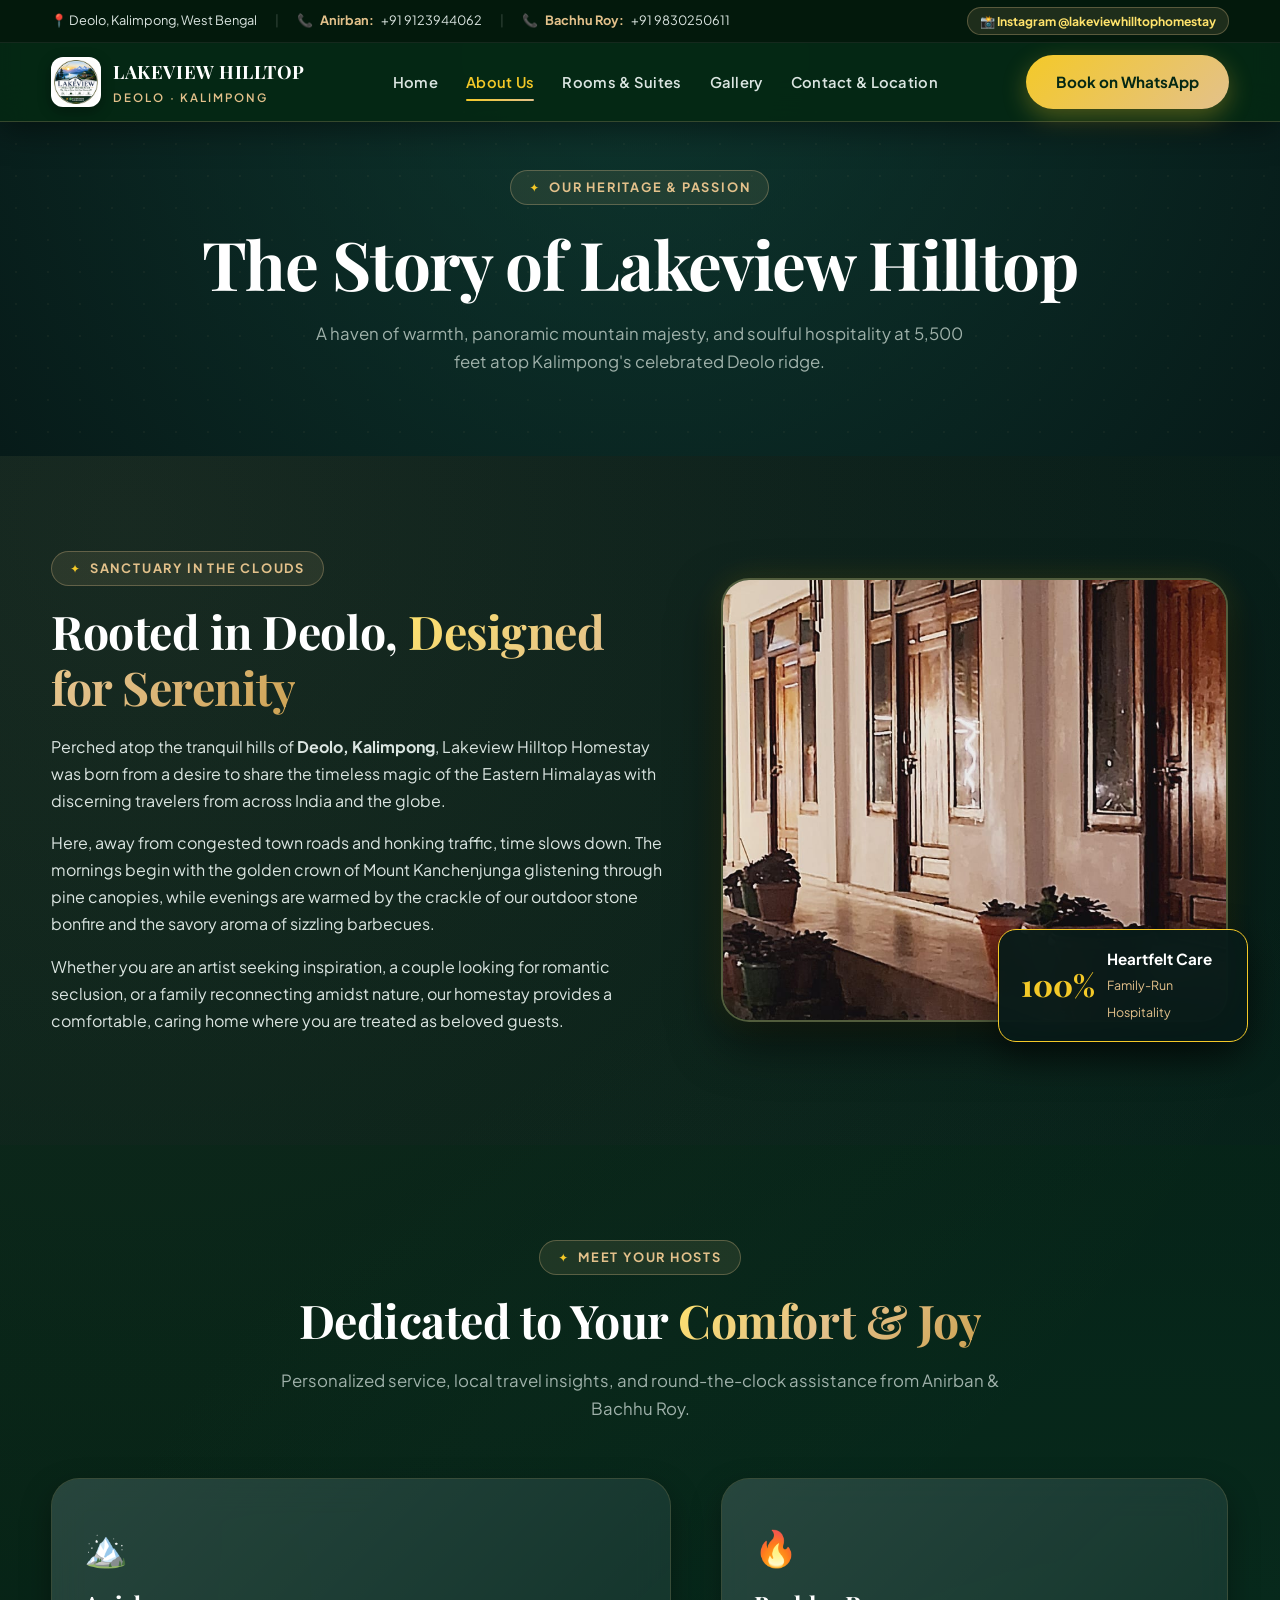
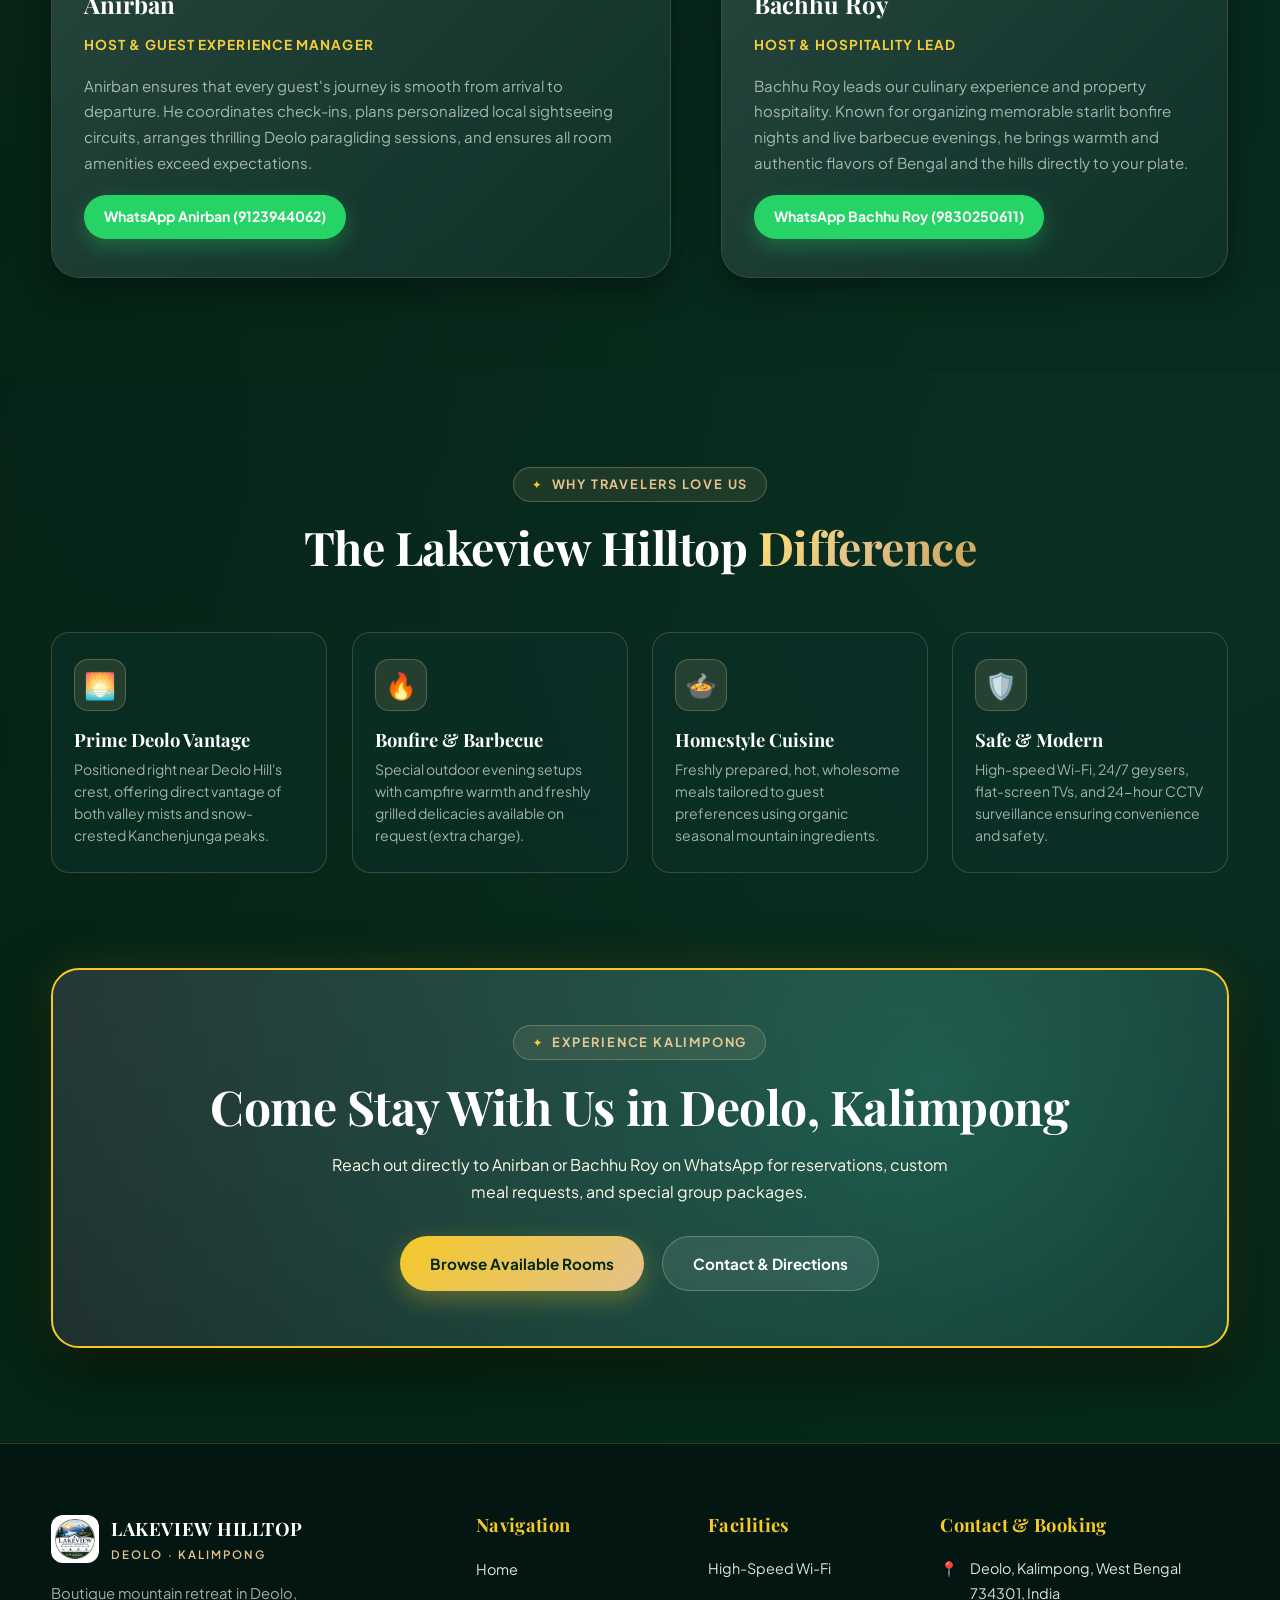
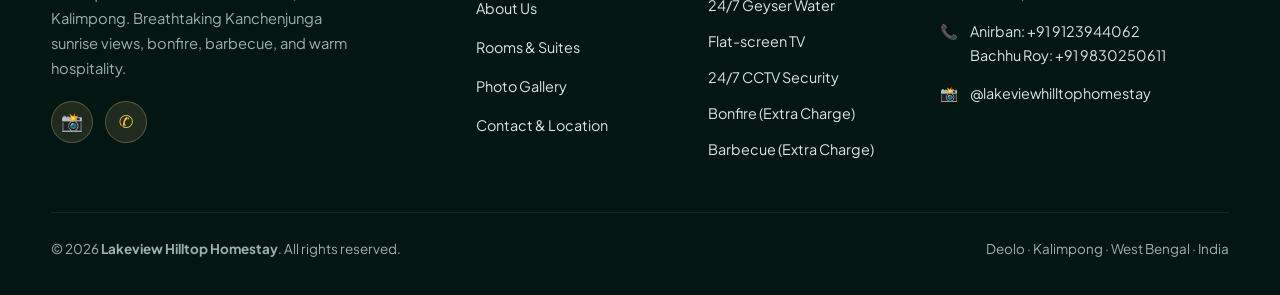
==== about.html @ eca310da "Add files via upload" ====
<!DOCTYPE html>
<html lang="en">
<head>
  <meta charset="UTF-8">
  <meta name="viewport" content="width=device-width, initial-scale=1.0">
  <title>About Us | Lakeview Hilltop Homestay, Deolo Kalimpong</title>
  <meta name="description" content="Learn about Lakeview Hilltop Homestay in Deolo, Kalimpong. Discover our story, our passion for hospitality, and your gracious hosts Anirban & Bachhu Roy.">
  <meta name="theme-color" content="#071b19">
  <link rel="canonical" href="https://lakeviewhilltophomestay.com/about.html">
  <link rel="icon" type="image/png" href="./assets/logo-web-BcUr0Y2U.png">
  <script type="module" crossorigin src="./assets/main-DKxoHwxn.js"></script>
  <link rel="stylesheet" crossorigin href="./assets/main-BULMUEkn.css">
</head>
<body>

  <!-- Site Header with Topbar -->
  <header class="site-header">
    <div class="topbar-strip">
      <div class="container topbar-inner">
        <div class="topbar-left">
          <span class="topbar-item">📍 Deolo, Kalimpong, West Bengal</span>
          <span class="topbar-divider">|</span>
          <a href="tel:+919123944062" class="topbar-item">📞 <strong>Anirban:</strong> +91 9123944062</a>
          <span class="topbar-divider">|</span>
          <a href="tel:+919830250611" class="topbar-item">📞 <strong>Bachhu Roy:</strong> +91 9830250611</a>
        </div>
        <div class="topbar-right">
          <a href="https://www.instagram.com/lakeviewhilltophomestay/" target="_blank" rel="noopener noreferrer" class="topbar-insta-btn">
            <span>📸 Instagram @lakeviewhilltophomestay</span>
          </a>
        </div>
      </div>
    </div>

    <div class="main-nav-strip">
      <div class="container nav-container">
        <a href="index.html" class="nav-brand">
          <img src="./assets/logo-web-BcUr0Y2U.png" alt="Lakeview Hilltop Homestay Logo" class="nav-logo-img" width="50" height="50" style="width: 50px; height: 50px; max-width: 50px; max-height: 50px; object-fit: contain;">
          <div class="nav-brand-text">
            <span class="nav-brand-title">LAKEVIEW HILLTOP</span>
            <span class="nav-brand-sub">Deolo · Kalimpong</span>
          </div>
        </a>

        <nav class="nav-menu-desktop" aria-label="Main Navigation">
          <a href="index.html" class="nav-link">Home</a>
          <a href="about.html" class="nav-link active">About Us</a>
          <a href="rooms.html" class="nav-link">Rooms & Suites</a>
          <a href="gallery.html" class="nav-link">Gallery</a>
          <a href="contact.html" class="nav-link">Contact & Location</a>
        </nav>

        <div class="nav-actions">
          <a href="https://wa.me/919123944062" target="_blank" rel="noopener noreferrer" class="btn btn-primary">
            <span>Book on WhatsApp</span>
          </a>
          <button class="nav-toggle-btn" aria-label="Toggle navigation menu">
            <span class="hamburger-bar"></span>
            <span class="hamburger-bar"></span>
            <span class="hamburger-bar"></span>
          </button>
        </div>
      </div>
    </div>
  </header>

  <!-- Fullscreen Animated Mobile Menu -->
  <div class="mobile-menu-overlay" aria-hidden="true">
    <div class="mobile-menu-header">
      <div class="nav-brand">
        <img src="./assets/logo-web-BcUr0Y2U.png" alt="Lakeview Hilltop Logo" width="44" height="44" style="width: 44px; height: 44px; background: #fff; border-radius: 10px; padding: 3px; object-fit: contain;">
        <div class="nav-brand-text">
          <span class="nav-brand-title" style="font-size: 1.05rem;">LAKEVIEW HILLTOP</span>
          <span class="nav-brand-sub">Deolo · Kalimpong</span>
        </div>
      </div>
      <button class="mobile-close-btn" aria-label="Close navigation menu">&times;</button>
    </div>

    <nav class="mobile-menu-links">
      <div class="mobile-menu-item"><a href="index.html" class="mobile-nav-link"><span>Home</span><span class="num">01</span></a></div>
      <div class="mobile-menu-item"><a href="about.html" class="mobile-nav-link active"><span>About Us</span><span class="num">02</span></a></div>
      <div class="mobile-menu-item"><a href="rooms.html" class="mobile-nav-link"><span>Rooms & Suites</span><span class="num">03</span></a></div>
      <div class="mobile-menu-item"><a href="gallery.html" class="mobile-nav-link"><span>Photo Gallery</span><span class="num">04</span></a></div>
      <div class="mobile-menu-item"><a href="contact.html" class="mobile-nav-link"><span>Contact & Booking</span><span class="num">05</span></a></div>
    </nav>

    <div class="mobile-menu-footer">
      <div style="font-size: 0.8rem; text-transform: uppercase; letter-spacing: 0.12em; color: var(--gold-bright); font-weight: 700;">Direct Host Contacts</div>
      <div class="mobile-contacts-row">
        <a href="tel:+919123944062" class="mobile-contact-pill">📞 Anirban: 9123944062</a>
        <a href="tel:+919830250611" class="mobile-contact-pill">📞 Bachhu Roy: 9830250611</a>
        <a href="https://www.instagram.com/lakeviewhilltophomestay/" target="_blank" rel="noopener noreferrer" class="mobile-contact-pill">📸 @lakeviewhilltophomestay</a>
      </div>
    </div>
  </div>

  <main>
    <!-- Subpage Hero Banner -->
    <section class="subpage-hero">
      <div class="container" data-3d-reveal>
        <span class="section-tag">Our Heritage & Passion</span>
        <h1>The Story of <span class="gold-text">Lakeview Hilltop</span></h1>
        <p class="section-subtitle" style="margin: 16px auto 0; max-width: 680px;">
          A haven of warmth, panoramic mountain majesty, and soulful hospitality at 5,500 feet atop Kalimpong's celebrated Deolo ridge.
        </p>
      </div>
    </section>

    <!-- Main About Story -->
    <section class="section-padding">
      <div class="container">
        <div class="about-grid">
          <div data-3d-reveal="left">
            <span class="section-tag">Sanctuary in the Clouds</span>
            <h2 class="section-title">Rooted in Deolo, <span class="gold-text">Designed for Serenity</span></h2>
            <p>
              Perched atop the tranquil hills of <strong>Deolo, Kalimpong</strong>, Lakeview Hilltop Homestay was born from a desire to share the timeless magic of the Eastern Himalayas with discerning travelers from across India and the globe.
            </p>
            <p>
              Here, away from congested town roads and honking traffic, time slows down. The mornings begin with the golden crown of Mount Kanchenjunga glistening through pine canopies, while evenings are warmed by the crackle of our outdoor stone bonfire and the savory aroma of sizzling barbecues.
            </p>
            <p>
              Whether you are an artist seeking inspiration, a couple looking for romantic seclusion, or a family reconnecting amidst nature, our homestay provides a comfortable, caring home where you are treated as beloved guests.
            </p>
          </div>

          <div class="about-visual-stack" data-3d-reveal="right">
            <div class="about-main-img-frame card-3d" data-tilt>
              <img src="images/homestay/corridor-balcony-day.jpg" alt="Balcony Corridor overlooking misty valleys at Lakeview Hilltop">
            </div>
            <div class="about-floating-card float-3d">
              <div class="about-floating-badge">100%</div>
              <div>
                <strong style="display:block; color: #fff; font-size: 0.95rem;">Heartfelt Care</strong>
                <span style="font-size: 0.78rem; color: var(--gold-primary);">Family-Run Hospitality</span>
              </div>
            </div>
          </div>
        </div>
      </div>
    </section>

    <!-- Host Showcase -->
    <section class="section-padding" style="background: rgba(5, 40, 20, 0.3);">
      <div class="container">
        <div class="section-header" data-3d-reveal>
          <span class="section-tag">Meet Your Hosts</span>
          <h2 class="section-title">Dedicated to Your <span class="gold-text">Comfort & Joy</span></h2>
          <p class="section-subtitle">
            Personalized service, local travel insights, and round-the-clock assistance from Anirban & Bachhu Roy.
          </p>
        </div>

        <div class="about-grid" style="align-items: stretch;">
          <div class="glass-panel" style="padding: 38px 32px;" data-3d-reveal="left">
            <div style="font-size: 2.2rem; margin-bottom: 14px;">🏔️</div>
            <h3 style="color: #fff; margin-bottom: 12px; font-size: 1.5rem;">Anirban</h3>
            <span style="display: inline-block; color: var(--gold-bright); font-weight: 700; font-size: 0.85rem; margin-bottom: 16px; text-transform: uppercase; letter-spacing: 0.08em;">Host & Guest Experience Manager</span>
            <p style="color: var(--text-muted); font-size: 0.94rem; line-height: 1.7;">
              Anirban ensures that every guest's journey is smooth from arrival to departure. He coordinates check-ins, plans personalized local sightseeing circuits, arranges thrilling Deolo paragliding sessions, and ensures all room amenities exceed expectations.
            </p>
            <div style="margin-top: 20px;">
              <a href="https://wa.me/919123944062" target="_blank" rel="noopener noreferrer" class="btn btn-whatsapp" style="padding: 10px 20px; font-size: 0.88rem;">
                <span>WhatsApp Anirban (9123944062)</span>
              </a>
            </div>
          </div>

          <div class="glass-panel" style="padding: 38px 32px;" data-3d-reveal="right">
            <div style="font-size: 2.2rem; margin-bottom: 14px;">🔥</div>
            <h3 style="color: #fff; margin-bottom: 12px; font-size: 1.5rem;">Bachhu Roy</h3>
            <span style="display: inline-block; color: var(--gold-bright); font-weight: 700; font-size: 0.85rem; margin-bottom: 16px; text-transform: uppercase; letter-spacing: 0.08em;">Host & Hospitality Lead</span>
            <p style="color: var(--text-muted); font-size: 0.94rem; line-height: 1.7;">
              Bachhu Roy leads our culinary experience and property hospitality. Known for organizing memorable starlit bonfire nights and live barbecue evenings, he brings warmth and authentic flavors of Bengal and the hills directly to your plate.
            </p>
            <div style="margin-top: 20px;">
              <a href="https://wa.me/919830250611" target="_blank" rel="noopener noreferrer" class="btn btn-whatsapp" style="padding: 10px 20px; font-size: 0.88rem;">
                <span>WhatsApp Bachhu Roy (9830250611)</span>
              </a>
            </div>
          </div>
        </div>
      </div>
    </section>

    <!-- Why Choose Us Pillars -->
    <section class="section-padding">
      <div class="container">
        <div class="section-header" data-3d-reveal>
          <span class="section-tag">Why Travelers Love Us</span>
          <h2 class="section-title">The Lakeview Hilltop <span class="gold-text">Difference</span></h2>
        </div>

        <div class="facilities-grid">
          <div class="facility-card card-3d" data-tilt data-3d-reveal data-delay="100">
            <div class="facility-icon-wrap">🌅</div>
            <h3 class="facility-title">Prime Deolo Vantage</h3>
            <p class="facility-desc">Positioned right near Deolo Hill's crest, offering direct vantage of both valley mists and snow-crested Kanchenjunga peaks.</p>
          </div>

          <div class="facility-card card-3d" data-tilt data-3d-reveal data-delay="150">
            <div class="facility-icon-wrap">🔥</div>
            <h3 class="facility-title">Bonfire & Barbecue</h3>
            <p class="facility-desc">Special outdoor evening setups with campfire warmth and freshly grilled delicacies available on request (extra charge).</p>
          </div>

          <div class="facility-card card-3d" data-tilt data-3d-reveal data-delay="200">
            <div class="facility-icon-wrap">🍲</div>
            <h3 class="facility-title">Homestyle Cuisine</h3>
            <p class="facility-desc">Freshly prepared, hot, wholesome meals tailored to guest preferences using organic seasonal mountain ingredients.</p>
          </div>

          <div class="facility-card card-3d" data-tilt data-3d-reveal data-delay="250">
            <div class="facility-icon-wrap">🛡️</div>
            <h3 class="facility-title">Safe & Modern</h3>
            <p class="facility-desc">High-speed Wi-Fi, 24/7 geysers, flat-screen TVs, and 24-hour CCTV surveillance ensuring convenience and safety.</p>
          </div>
        </div>
      </div>
    </section>

    <!-- CTA Strip -->
    <section class="section-padding" style="padding-top: 0;">
      <div class="container">
        <div class="booking-cta-banner glass-panel" data-3d-reveal>
          <span class="section-tag">Experience Kalimpong</span>
          <h2 style="font-size: clamp(2rem, 3.8vw, 3rem); margin-bottom: 16px;">
            Come Stay With Us in <span class="gold-text">Deolo, Kalimpong</span>
          </h2>
          <p style="max-width: 650px; margin: 0 auto 30px; color: var(--cream-100);">
            Reach out directly to Anirban or Bachhu Roy on WhatsApp for reservations, custom meal requests, and special group packages.
          </p>
          <div class="cta-contacts-wrap">
            <a href="rooms.html" class="btn btn-primary">Browse Available Rooms</a>
            <a href="contact.html" class="btn btn-secondary">Contact & Directions</a>
          </div>
        </div>
      </div>
    </section>
  </main>

  <!-- Luxury Footer -->
  <footer class="site-footer">
    <div class="container">
      <div class="footer-grid">
        <div class="footer-brand">
          <div class="nav-brand" style="margin-bottom: 16px;">
            <img src="./assets/logo-web-BcUr0Y2U.png" alt="Lakeview Hilltop Homestay" width="48" height="48" style="width: 48px; height: 48px; background: #fff; border-radius: 12px; padding: 4px; object-fit: contain;">
            <div class="nav-brand-text">
              <span class="nav-brand-title">LAKEVIEW HILLTOP</span>
              <span class="nav-brand-sub">Deolo · Kalimpong</span>
            </div>
          </div>
          <p>
            Boutique mountain retreat in Deolo, Kalimpong. Breathtaking Kanchenjunga sunrise views, bonfire, barbecue, and warm hospitality.
          </p>
          <div class="footer-social-links">
            <a href="https://www.instagram.com/lakeviewhilltophomestay/" target="_blank" rel="noopener noreferrer" class="social-circle-btn" aria-label="Instagram">📸</a>
            <a href="https://wa.me/919123944062" target="_blank" rel="noopener noreferrer" class="social-circle-btn" aria-label="WhatsApp">✆</a>
          </div>
        </div>

        <div>
          <h4 class="footer-col-title">Navigation</h4>
          <ul class="footer-links-list">
            <li><a href="index.html" class="footer-link">Home</a></li>
            <li><a href="about.html" class="footer-link">About Us</a></li>
            <li><a href="rooms.html" class="footer-link">Rooms & Suites</a></li>
            <li><a href="gallery.html" class="footer-link">Photo Gallery</a></li>
            <li><a href="contact.html" class="footer-link">Contact & Location</a></li>
          </ul>
        </div>

        <div>
          <h4 class="footer-col-title">Facilities</h4>
          <ul class="footer-links-list">
            <li class="footer-link">High-Speed Wi-Fi</li>
            <li class="footer-link">24/7 Geyser Water</li>
            <li class="footer-link">Flat-screen TV</li>
            <li class="footer-link">24/7 CCTV Security</li>
            <li class="footer-link">Bonfire (Extra Charge)</li>
            <li class="footer-link">Barbecue (Extra Charge)</li>
          </ul>
        </div>

        <div>
          <h4 class="footer-col-title">Contact & Booking</h4>
          <div class="footer-contact-item">
            <span>📍</span>
            <span>Deolo, Kalimpong, West Bengal 734301, India</span>
          </div>
          <div class="footer-contact-item">
            <span>📞</span>
            <div>
              <a href="tel:+919123944062" class="footer-link" style="display:block;">Anirban: +91 9123944062</a>
              <a href="tel:+919830250611" class="footer-link" style="display:block;">Bachhu Roy: +91 9830250611</a>
            </div>
          </div>
          <div class="footer-contact-item">
            <span>📸</span>
            <a href="https://www.instagram.com/lakeviewhilltophomestay/" target="_blank" rel="noopener noreferrer" class="footer-link">@lakeviewhilltophomestay</a>
          </div>
        </div>
      </div>

      <div class="footer-bottom">
        <div>© <span id="current-year">2026</span> <strong>Lakeview Hilltop Homestay</strong>. All rights reserved.</div>
        <div>Deolo · Kalimpong · West Bengal · India</div>
      </div>
    </div>
  </footer>

</body>
</html>
---- assets/main-BULMUEkn.css ----
@import"https://fonts.googleapis.com/css2?family=Playfair+Display:ital,wght@0,400..900;1,400..900&family=Plus+Jakarta+Sans:wght@300;400;500;600;700;800&display=swap";:root{--pine-900: #052814;--pine-800: #071b19;--pine-700: #0b3028;--pine-600: #104439;--pine-500: #165b4c;--gold-primary: #e3c18b;--gold-bright: #f4c928;--gold-light: #ffe36c;--gold-glow: rgba(244, 201, 40, .35);--gold-muted: rgba(227, 193, 139, .2);--cream-100: #fff9e8;--cream-200: #fbf8f1;--cream-300: #ede8dc;--text-main: #ffffff;--text-body: #dbe5e1;--text-muted: #9fb1aa;--glass-bg: rgba(7, 27, 25, .78);--glass-card: rgba(11, 48, 40, .65);--glass-border: rgba(227, 193, 139, .22);--glass-shine: linear-gradient(135deg, rgba(255, 255, 255, .12), rgba(255, 255, 255, .02));--shadow-sm: 0 4px 12px rgba(0, 0, 0, .25);--shadow-md: 0 12px 30px rgba(0, 0, 0, .35);--shadow-lg: 0 24px 60px rgba(0, 0, 0, .5);--shadow-gold: 0 10px 30px rgba(227, 193, 139, .2);--font-serif: "Playfair Display", Georgia, serif;--font-sans: "Plus Jakarta Sans", system-ui, -apple-system, sans-serif;--transition-smooth: all .4s cubic-bezier(.16, 1, .3, 1);--transition-bounce: all .6s cubic-bezier(.34, 1.56, .64, 1);--radius-sm: 10px;--radius-md: 18px;--radius-lg: 28px;--radius-full: 9999px}*,*:before,*:after{box-sizing:border-box;margin:0;padding:0}html{scroll-behavior:smooth;font-size:16px;color-scheme:dark}body{font-family:var(--font-sans);background-color:var(--pine-800);background-image:radial-gradient(circle at 10% 15%,rgba(227,193,139,.08) 0%,transparent 40%),radial-gradient(circle at 90% 60%,rgba(16,68,57,.4) 0%,transparent 50%),linear-gradient(180deg,#071b19,#052814);color:var(--text-body);line-height:1.68;overflow-x:hidden;min-height:100vh;-webkit-font-smoothing:antialiased}h1,h2,h3,h4,.serif{font-family:var(--font-serif);color:var(--text-main);font-weight:700;line-height:1.2}h1{font-size:clamp(2.4rem,5.5vw,4.2rem);letter-spacing:-.02em}h2{font-size:clamp(2rem,3.8vw,2.9rem);letter-spacing:-.01em}h3{font-size:clamp(1.35rem,2.2vw,1.85rem)}p{margin-bottom:1rem}a{color:inherit;text-decoration:none;transition:var(--transition-smooth)}img{max-width:100%;height:auto;display:block}ul{list-style:none}.container{width:min(1280px,92%);margin-inline:auto}.container-narrow{width:min(980px,90%);margin-inline:auto}.section-padding{padding:95px 0;position:relative}@media(max-width:768px){.section-padding{padding:65px 0}}.section-header{text-align:center;max-width:760px;margin:0 auto 55px}.section-tag{display:inline-flex;align-items:center;gap:8px;padding:6px 18px;border-radius:var(--radius-full);background:#e3c18b1a;border:1px solid rgba(227,193,139,.3);color:var(--gold-primary);font-size:.8rem;font-weight:700;letter-spacing:.14em;text-transform:uppercase;margin-bottom:18px}.section-tag:before{content:"✦";font-size:.75rem;color:var(--gold-bright)}.section-title{margin-bottom:18px}.section-title span.gold-text{color:var(--gold-bright);background:linear-gradient(135deg,#ffe36c,#e3c18b,#cda252);-webkit-background-clip:text;-webkit-text-fill-color:transparent}.section-subtitle{color:var(--text-muted);font-size:1.05rem;line-height:1.65}.btn{display:inline-flex;align-items:center;justify-content:center;gap:10px;padding:14px 30px;font-family:var(--font-sans);font-size:.95rem;font-weight:700;border-radius:var(--radius-full);cursor:pointer;border:none;transition:var(--transition-smooth);position:relative;overflow:hidden;white-space:nowrap}.btn-primary{background:linear-gradient(135deg,var(--gold-bright),var(--gold-primary));color:var(--pine-900);box-shadow:0 8px 24px #f4c9284d}.btn-primary:hover{transform:translateY(-3px) scale(1.02);box-shadow:0 12px 30px #f4c92873;background:linear-gradient(135deg,#fff0a2,var(--gold-bright))}.btn-secondary{background:#ffffff14;border:1px solid rgba(227,193,139,.35);color:var(--text-main);-webkit-backdrop-filter:blur(8px);backdrop-filter:blur(8px)}.btn-secondary:hover{background:#e3c18b2e;border-color:var(--gold-bright);color:var(--gold-light);transform:translateY(-2px)}.btn-whatsapp{background:#25d366;color:#fff;box-shadow:0 8px 20px #25d3664d}.btn-whatsapp:hover{background:#20ba5a;transform:translateY(-3px);box-shadow:0 12px 28px #25d36673}.btn-icon{width:18px;height:18px;fill:currentColor}.badge-extra{display:inline-block;background:#f4c92826;color:var(--gold-light);border:1px solid rgba(244,201,40,.35);font-size:.72rem;font-weight:700;padding:3px 10px;border-radius:var(--radius-full);letter-spacing:.04em;text-transform:uppercase}.ambient-glow{position:absolute;border-radius:50%;filter:blur(90px);pointer-events:none;z-index:0;opacity:.4}.glow-gold{background:radial-gradient(circle,rgba(227,193,139,.25),transparent 70%)}.glow-pine{background:radial-gradient(circle,rgba(16,68,57,.6),transparent 70%)}.glass-panel{background:var(--glass-card);backdrop-filter:blur(18px);-webkit-backdrop-filter:blur(18px);border:1px solid var(--glass-border);border-radius:var(--radius-lg);box-shadow:var(--shadow-md);position:relative;overflow:hidden}.glass-panel:before{content:"";position:absolute;top:0;right:0;bottom:0;left:0;background:var(--glass-shine);pointer-events:none}@media(prefers-reduced-motion:reduce){*,*:before,*:after{animation-duration:.001ms!important;animation-iteration-count:1!important;transition-duration:.001ms!important}}.scene-3d{perspective:1200px;perspective-origin:50% 50%}[data-3d-reveal]{opacity:0;transform:perspective(1200px) rotateX(14deg) translateY(45px) translateZ(-40px) scale(.96);filter:blur(4px);transition:opacity .85s cubic-bezier(.16,1,.3,1),transform .95s cubic-bezier(.16,1,.3,1),filter .85s ease;will-change:transform,opacity,filter}[data-3d-reveal].is-revealed{opacity:1;transform:perspective(1200px) rotateX(0) translateY(0) translateZ(0) scale(1);filter:blur(0)}[data-3d-reveal][data-delay="100"]{transition-delay:.1s}[data-3d-reveal][data-delay="200"]{transition-delay:.2s}[data-3d-reveal][data-delay="300"]{transition-delay:.3s}[data-3d-reveal][data-delay="400"]{transition-delay:.4s}[data-3d-reveal][data-delay="500"]{transition-delay:.5s}[data-3d-reveal=left]{transform:perspective(1200px) rotateY(-16deg) translate(-45px) translateZ(-30px)}[data-3d-reveal=left].is-revealed{transform:perspective(1200px) rotateY(0) translate(0) translateZ(0)}[data-3d-reveal=right]{transform:perspective(1200px) rotateY(16deg) translate(45px) translateZ(-30px)}[data-3d-reveal=right].is-revealed{transform:perspective(1200px) rotateY(0) translate(0) translateZ(0)}[data-3d-reveal=zoom]{transform:perspective(1200px) translateZ(-100px) scale(.9)}[data-3d-reveal=zoom].is-revealed{transform:perspective(1200px) translateZ(0) scale(1)}.card-3d{position:relative;transform-style:preserve-3d;transform:perspective(1000px) rotateX(var(--rx, 0deg)) rotateY(var(--ry, 0deg)) translateZ(0);transition:transform .25s cubic-bezier(.25,.46,.45,.94),box-shadow .3s ease;will-change:transform}.card-3d:hover{box-shadow:0 25px 50px -12px #000000b3,0 0 35px #e3c18b26}.card-3d-content{transform:translateZ(30px);transition:transform .3s ease}.card-3d:hover .card-3d-content{transform:translateZ(45px)}@keyframes float3D{0%,to{transform:translateY(0) rotate(0)}50%{transform:translateY(-12px) rotate(2deg)}}.float-3d{animation:float3D 6s ease-in-out infinite}.float-3d-delayed{animation:float3D 8s ease-in-out 1.5s infinite}.shimmer-3d{position:relative;overflow:hidden}.shimmer-3d:after{content:"";position:absolute;top:-50%;left:-50%;width:200%;height:200%;background:linear-gradient(60deg,transparent 35%,rgba(255,255,255,.08) 50%,transparent 65%);transform:rotate(30deg) translateY(-100%);transition:transform .8s ease;pointer-events:none}.shimmer-3d:hover:after{transform:rotate(30deg) translateY(100%)}.site-header{position:fixed;top:0;left:0;width:100%;z-index:1000;background:#052814f0;backdrop-filter:blur(20px);-webkit-backdrop-filter:blur(20px);border-bottom:1px solid rgba(227,193,139,.22);box-shadow:0 8px 32px #00000073;transition:all .35s ease}.topbar-strip{background:#04190dfa;border-bottom:1px solid rgba(255,255,255,.07);padding:7px 0;font-size:.8rem;color:var(--text-muted)}.topbar-inner{display:flex;align-items:center;justify-content:space-between;gap:16px}.topbar-left{display:flex;align-items:center;gap:18px}.topbar-item{display:inline-flex;align-items:center;gap:7px;color:#dbe5e1;transition:color .25s ease}.topbar-item:hover{color:var(--gold-bright)}.topbar-item strong{color:var(--gold-primary);font-weight:700}.topbar-divider{color:#fff3}.topbar-right{display:flex;align-items:center;gap:14px}.topbar-insta-btn{display:inline-flex;align-items:center;gap:6px;background:#e3c18b1f;border:1px solid rgba(227,193,139,.3);padding:3px 12px;border-radius:var(--radius-full);color:var(--gold-light);font-weight:700;font-size:.76rem;transition:all .25s ease}.topbar-insta-btn:hover{background:var(--gold-bright);color:var(--pine-900);border-color:var(--gold-bright);transform:translateY(-1px)}.main-nav-strip{padding:12px 0}.nav-container{display:flex;align-items:center;justify-content:space-between;gap:20px}.nav-brand{display:flex;align-items:center;gap:12px;text-decoration:none}.nav-logo-img{width:50px!important;height:50px!important;max-width:50px!important;max-height:50px!important;object-fit:contain;border-radius:12px;background:#fff;padding:3px;box-shadow:0 4px 14px #0000004d;flex-shrink:0}.nav-brand-text{display:flex;flex-direction:column}.nav-brand-title{font-family:var(--font-serif);font-size:1.15rem;font-weight:700;color:#fff;letter-spacing:.03em;white-space:nowrap}.nav-brand-sub{font-size:.72rem;font-weight:600;letter-spacing:.18em;color:var(--gold-primary);text-transform:uppercase}.nav-menu-desktop{display:flex;align-items:center;gap:28px}.nav-link{position:relative;font-size:.92rem;font-weight:600;color:var(--text-body);letter-spacing:.02em;padding:6px 0;transition:color .3s ease}.nav-link:after{content:"";position:absolute;bottom:0;left:0;width:0;height:2px;background:linear-gradient(90deg,var(--gold-bright),var(--gold-primary));transition:width .3s cubic-bezier(.16,1,.3,1);border-radius:2px}.nav-link:hover,.nav-link.active{color:var(--gold-bright)}.nav-link:hover:after,.nav-link.active:after{width:100%}.nav-actions{display:flex;align-items:center;gap:14px}.nav-toggle-btn{display:none;width:44px;height:44px;border-radius:10px;background:#e3c18b1f;border:1px solid rgba(227,193,139,.35);cursor:pointer;flex-direction:column;align-items:center;justify-content:center;gap:5px;padding:0;z-index:1100;transition:all .3s ease}.nav-toggle-btn:hover{background:#e3c18b40;border-color:var(--gold-bright)}.hamburger-bar{width:22px;height:2.5px;background-color:var(--gold-light);border-radius:3px;transition:transform .35s cubic-bezier(.16,1,.3,1),opacity .35s ease;transform-origin:center}.mobile-menu-overlay{position:fixed;top:0;right:0;bottom:0;left:0;width:100vw;height:100vh;z-index:2000;background:radial-gradient(circle at 80% 20%,#165b4ccc,#071b19fa 70%,#052814);backdrop-filter:blur(30px);-webkit-backdrop-filter:blur(30px);display:flex;flex-direction:column;justify-content:space-between;padding:24px 28px 36px;opacity:0;visibility:hidden;pointer-events:none;transform:scale(1.04);transition:opacity .45s cubic-bezier(.16,1,.3,1),visibility .45s ease,transform .45s cubic-bezier(.16,1,.3,1)}.mobile-menu-overlay.is-open{opacity:1;visibility:visible;pointer-events:auto;transform:scale(1)}.mobile-menu-overlay.is-closing{opacity:0;visibility:visible;pointer-events:none;transform:scale(.96) translateY(-15px);transition:opacity .4s cubic-bezier(.32,0,.67,0),visibility .4s ease,transform .4s cubic-bezier(.32,0,.67,0)}.mobile-menu-header{display:flex;align-items:center;justify-content:space-between;padding-bottom:20px;border-bottom:1px solid rgba(227,193,139,.2)}.mobile-close-btn{width:44px;height:44px;border-radius:50%;background:#e3c18b26;border:1px solid var(--gold-bright);color:var(--gold-bright);display:flex;align-items:center;justify-content:center;cursor:pointer;font-size:1.6rem;line-height:1;transition:all .3s cubic-bezier(.34,1.56,.64,1)}.mobile-close-btn:hover{background:var(--gold-bright);color:var(--pine-900);transform:rotate(90deg) scale(1.1)}.mobile-menu-links{display:flex;flex-direction:column;gap:18px;margin:auto 0;perspective:1000px}.mobile-menu-item{opacity:0;transform:perspective(800px) rotateX(25deg) translateY(30px);transition:opacity .4s ease,transform .45s cubic-bezier(.16,1,.3,1)}.mobile-menu-overlay.is-open .mobile-menu-item:nth-child(1){transition-delay:.1s;opacity:1;transform:rotateX(0) translateY(0)}.mobile-menu-overlay.is-open .mobile-menu-item:nth-child(2){transition-delay:.16s;opacity:1;transform:rotateX(0) translateY(0)}.mobile-menu-overlay.is-open .mobile-menu-item:nth-child(3){transition-delay:.22s;opacity:1;transform:rotateX(0) translateY(0)}.mobile-menu-overlay.is-open .mobile-menu-item:nth-child(4){transition-delay:.28s;opacity:1;transform:rotateX(0) translateY(0)}.mobile-menu-overlay.is-open .mobile-menu-item:nth-child(5){transition-delay:.34s;opacity:1;transform:rotateX(0) translateY(0)}.mobile-menu-overlay.is-closing .mobile-menu-item{opacity:0;transform:perspective(800px) rotateX(-20deg) translateY(-20px);transition:opacity .25s ease,transform .3s cubic-bezier(.32,0,.67,0)}.mobile-nav-link{font-family:var(--font-serif);font-size:1.85rem;color:#fff;font-weight:700;display:flex;align-items:center;justify-content:space-between;border-bottom:1px solid rgba(255,255,255,.08);padding-bottom:10px}.mobile-nav-link span.num{font-family:var(--font-sans);font-size:.9rem;font-weight:700;color:var(--gold-bright)}.mobile-nav-link:hover,.mobile-nav-link.active{color:var(--gold-light);transform:translate(8px)}.mobile-menu-footer{display:flex;flex-direction:column;gap:14px;border-top:1px solid rgba(227,193,139,.2);padding-top:20px}.mobile-contacts-row{display:flex;flex-wrap:wrap;gap:10px}.mobile-contact-pill{display:inline-flex;align-items:center;gap:7px;padding:8px 14px;border-radius:var(--radius-full);background:#ffffff14;border:1px solid rgba(227,193,139,.3);font-size:.8rem;color:#fff;font-weight:600}.mobile-contact-pill:hover{background:var(--gold-bright);color:var(--pine-900)}@media(max-width:1024px){.nav-menu-desktop,.nav-actions .btn-primary{display:none}.nav-toggle-btn{display:flex}}@media(max-width:768px){.topbar-left .topbar-divider,.topbar-left .topbar-item:nth-child(3){display:none}.topbar-strip{font-size:.74rem;padding:5px 0}}@media(max-width:480px){.topbar-strip{display:none}}.hero-slider-section{position:relative;width:100%;min-height:100vh;display:flex;align-items:center;overflow:hidden;padding-top:130px;background-color:var(--pine-800)}.slider-container{position:absolute;top:0;right:0;bottom:0;left:0;width:100%;height:100%}.slide-item{position:absolute;top:0;right:0;bottom:0;left:0;width:100%;height:100%;opacity:0;visibility:hidden;transition:opacity 1s cubic-bezier(.16,1,.3,1),visibility 1s ease;z-index:1}.slide-item.is-active{opacity:1;visibility:visible;z-index:2}.slide-bg-img{position:absolute;top:0;right:0;bottom:0;left:0;width:100%;height:100%;object-fit:cover;object-position:center;transform:scale(1.08);transition:transform 7s ease-out;z-index:1}.slide-item.is-active .slide-bg-img{transform:scale(1)}.slide-overlay{position:absolute;top:0;right:0;bottom:0;left:0;background:radial-gradient(circle at 60% 40%,#071b1959,#052814e0),linear-gradient(180deg,rgba(5,25,15,.75) 0%,transparent 35%,rgba(5,40,20,.95) 100%);z-index:2}.slide-content-wrap{position:relative;z-index:10;width:min(1280px,92%);margin:0 auto;padding:40px 0 70px;display:flex;flex-direction:column;justify-content:center;min-height:calc(100vh - 140px)}.slide-text-box{max-width:820px}.slide-badge{display:inline-flex;align-items:center;gap:10px;padding:7px 18px;border-radius:var(--radius-full);background:#071b19d9;border:1px solid var(--gold-bright);-webkit-backdrop-filter:blur(12px);backdrop-filter:blur(12px);color:var(--gold-light);font-size:.82rem;font-weight:700;letter-spacing:.15em;text-transform:uppercase;margin-bottom:20px;opacity:0;transform:perspective(600px) rotateX(20deg) translateY(25px);transition:opacity .8s ease .25s,transform .8s cubic-bezier(.16,1,.3,1) .25s}.slide-title{font-size:clamp(2.3rem,5.2vw,4.4rem);font-family:var(--font-serif);line-height:1.15;margin-bottom:20px;text-shadow:0 4px 20px rgba(0,0,0,.8);opacity:0;transform:perspective(800px) rotateX(25deg) translateY(30px);transition:opacity .85s ease .35s,transform .85s cubic-bezier(.16,1,.3,1) .35s}.slide-title span.accent{color:var(--gold-bright);display:block}.slide-desc{font-size:clamp(1rem,1.6vw,1.2rem);color:var(--cream-100);line-height:1.68;max-width:650px;margin-bottom:32px;text-shadow:0 3px 12px rgba(0,0,0,.85);opacity:0;transform:perspective(600px) translateY(20px);transition:opacity .85s ease .5s,transform .85s cubic-bezier(.16,1,.3,1) .5s}.slide-cta-group{display:flex;flex-wrap:wrap;gap:16px;align-items:center;opacity:0;transform:translateY(20px);transition:opacity .85s ease .65s,transform .85s cubic-bezier(.16,1,.3,1) .65s}.slide-item.is-active .slide-badge,.slide-item.is-active .slide-title,.slide-item.is-active .slide-desc,.slide-item.is-active .slide-cta-group{opacity:1;transform:rotateX(0) translateY(0)}.slider-arrow{position:absolute;top:55%;transform:translateY(-50%);z-index:20;width:52px;height:52px;border-radius:50%;background:#071b19b3;border:1px solid rgba(227,193,139,.35);color:var(--gold-primary);display:flex;align-items:center;justify-content:center;cursor:pointer;-webkit-backdrop-filter:blur(10px);backdrop-filter:blur(10px);transition:all .35s cubic-bezier(.16,1,.3,1);font-size:1.8rem;line-height:1}.slider-arrow:hover{background:var(--gold-bright);color:var(--pine-900);border-color:var(--gold-bright);transform:translateY(-50%) scale(1.1);box-shadow:0 0 25px #f4c92880}.slider-arrow.arrow-prev{left:24px}.slider-arrow.arrow-next{right:24px}.slider-pagination{position:absolute;bottom:35px;left:50%;transform:translate(-50%);z-index:20;display:flex;align-items:center;gap:12px;background:#071b19b3;padding:8px 18px;border-radius:var(--radius-full);border:1px solid rgba(227,193,139,.2);-webkit-backdrop-filter:blur(12px);backdrop-filter:blur(12px)}.slider-dot{width:12px;height:12px;border-radius:50%;background:#ffffff4d;cursor:pointer;border:none;transition:all .4s cubic-bezier(.16,1,.3,1)}.slider-dot.is-active{width:32px;border-radius:8px;background:linear-gradient(90deg,var(--gold-bright),var(--gold-primary));box-shadow:0 0 12px #f4c92880}@media(max-width:768px){.hero-slider-section{padding-top:115px}.slider-arrow{display:none}.slide-content-wrap{padding:20px 0 50px}.slider-pagination{bottom:20px}}.booking-strip-wrap{position:relative;z-index:30;margin-top:-50px;margin-bottom:35px}.booking-strip-card{background:#071b19eb;backdrop-filter:blur(24px);-webkit-backdrop-filter:blur(24px);border:1px solid var(--gold-muted);border-radius:var(--radius-lg);padding:24px 32px;box-shadow:0 25px 50px -12px #0009,0 0 35px #e3c18b1f}.booking-form-grid{display:grid;grid-template-columns:repeat(auto-fit,minmax(180px,1fr)) auto;gap:20px;align-items:flex-end}.form-field{display:flex;flex-direction:column;gap:8px}.form-field label{font-size:.78rem;font-weight:700;color:var(--gold-primary);text-transform:uppercase;letter-spacing:.08em;display:flex;align-items:center;gap:6px}.form-input,.form-select{background:#ffffff0f;border:1px solid rgba(227,193,139,.3);border-radius:var(--radius-sm);padding:12px 14px;color:#fff;font-family:var(--font-sans);font-size:.92rem;outline:none;transition:all .3s ease}.form-input:focus,.form-select:focus{border-color:var(--gold-bright);box-shadow:0 0 0 3px #f4c92833;background:#ffffff1a}.form-select option{background:var(--pine-800);color:#fff}.about-grid{display:grid;grid-template-columns:1.1fr .9fr;gap:50px;align-items:center}.about-visual-stack{position:relative}.about-main-img-frame{border-radius:var(--radius-lg);overflow:hidden;border:2px solid rgba(227,193,139,.35);box-shadow:0 20px 50px #0009,0 0 30px #f4c92826;background:var(--pine-900)}.about-main-img-frame img{width:100%;height:440px;object-fit:cover;object-position:center;transition:transform .6s ease;display:block}.about-main-img-frame:hover img{transform:scale(1.03)}.about-floating-card{position:absolute;bottom:-20px;right:-20px;background:#071b19f0;-webkit-backdrop-filter:blur(16px);backdrop-filter:blur(16px);border:1px solid var(--gold-bright);padding:16px 22px;border-radius:var(--radius-md);box-shadow:0 15px 35px #00000080;display:flex;align-items:center;gap:12px;max-width:250px}.about-floating-badge{font-size:1.9rem;color:var(--gold-bright);font-family:var(--font-serif);font-weight:800;line-height:1}.about-feature-pills{display:flex;flex-wrap:wrap;gap:12px;margin:24px 0}.feature-pill{display:inline-flex;align-items:center;gap:8px;padding:8px 16px;border-radius:var(--radius-full);background:#e3c18b1a;border:1px solid rgba(227,193,139,.25);font-size:.85rem;font-weight:600;color:var(--cream-100)}.rooms-grid{display:grid;grid-template-columns:repeat(auto-fit,minmax(330px,1fr));gap:30px}.room-card{background:var(--glass-card);border:1px solid var(--glass-border);border-radius:var(--radius-lg);overflow:hidden;box-shadow:var(--shadow-md);display:flex;flex-direction:column;transition:transform .4s cubic-bezier(.16,1,.3,1),box-shadow .4s ease,border-color .4s ease}.room-card:hover{transform:translateY(-8px);box-shadow:0 24px 50px #0009,0 0 30px #e3c18b26;border-color:var(--gold-bright)}.room-media{position:relative;aspect-ratio:16/10;overflow:hidden;background:var(--pine-900)}.room-media img{width:100%;height:100%;object-fit:cover;object-position:center;transition:transform .6s ease}.room-card:hover .room-media img{transform:scale(1.08)}.room-price-badge{position:absolute;top:16px;right:16px;background:#071b19e0;-webkit-backdrop-filter:blur(12px);backdrop-filter:blur(12px);border:1px solid var(--gold-bright);padding:6px 14px;border-radius:var(--radius-full);color:var(--gold-light);font-weight:800;font-size:.85rem;z-index:2}.room-body{padding:24px 26px;display:flex;flex-direction:column;flex-grow:1}.room-title{font-size:1.4rem;margin-bottom:8px;color:#fff}.room-specs{display:flex;flex-wrap:wrap;gap:12px;margin:12px 0 18px;padding:10px 0;border-top:1px solid rgba(255,255,255,.08);border-bottom:1px solid rgba(255,255,255,.08);font-size:.85rem;color:var(--text-muted)}.room-amenities-tags{display:flex;flex-wrap:wrap;gap:8px;margin-bottom:22px}.amenity-tag{background:#ffffff0f;padding:4px 10px;border-radius:6px;font-size:.78rem;color:var(--cream-200)}.room-actions{margin-top:auto;display:flex;gap:12px}.facilities-grid{display:grid;grid-template-columns:repeat(auto-fill,minmax(260px,1fr));gap:24px}.facility-card{background:var(--glass-card);border:1px solid var(--glass-border);border-radius:var(--radius-md);padding:26px 22px;text-align:left;transition:transform .35s ease,border-color .35s ease,background .35s ease;position:relative;overflow:hidden}.facility-card:hover{transform:translateY(-6px);border-color:var(--gold-bright);background:#1044398c}.facility-icon-wrap{width:52px;height:52px;border-radius:14px;background:#e3c18b1f;border:1px solid rgba(227,193,139,.28);display:flex;align-items:center;justify-content:center;font-size:1.6rem;margin-bottom:18px;color:var(--gold-bright)}.facility-title{font-size:1.15rem;margin-bottom:8px;color:#fff}.facility-desc{font-size:.88rem;color:var(--text-muted);line-height:1.55;margin-bottom:0}.facility-highlight{border-color:#f4c92866;background:radial-gradient(circle at 10% 10%,#f4c9281f,#0b3028b3)}.experiences-grid{display:grid;grid-template-columns:repeat(auto-fit,minmax(320px,1fr));gap:28px}.experience-card{position:relative;border-radius:var(--radius-lg);overflow:hidden;height:380px;border:1px solid rgba(227,193,139,.25);box-shadow:var(--shadow-lg);display:flex;flex-direction:column;justify-content:flex-end;padding:30px}.experience-bg-img{position:absolute;top:0;right:0;bottom:0;left:0;width:100%;height:100%;object-fit:cover;transition:transform .7s cubic-bezier(.16,1,.3,1);z-index:1}.experience-overlay{position:absolute;top:0;right:0;bottom:0;left:0;background:linear-gradient(180deg,transparent 20%,rgba(7,27,25,.75) 60%,rgba(5,40,20,.98) 100%);z-index:2}.experience-card:hover .experience-bg-img{transform:scale(1.08)}.experience-content{position:relative;z-index:3}.experience-title{font-size:1.55rem;margin-bottom:8px}.experience-desc{font-size:.9rem;color:var(--cream-100);margin-bottom:16px}.gallery-filter-bar{display:flex;justify-content:center;flex-wrap:wrap;gap:10px;margin-bottom:35px}.gallery-filter-btn{padding:9px 20px;border-radius:var(--radius-full);background:#ffffff0f;border:1px solid rgba(227,193,139,.25);color:var(--text-body);font-size:.86rem;font-weight:600;cursor:pointer;transition:all .3s ease}.gallery-filter-btn:hover,.gallery-filter-btn.active{background:var(--gold-bright);color:var(--pine-900);border-color:var(--gold-bright);box-shadow:0 4px 15px #f4c92859}.gallery-collage-grid{display:grid;grid-template-columns:repeat(auto-fill,minmax(300px,1fr));gap:24px}.gallery-item{position:relative;border-radius:var(--radius-md);overflow:hidden;cursor:pointer;aspect-ratio:16/11;border:1px solid rgba(227,193,139,.25);background:var(--pine-900);box-shadow:0 10px 25px #00000059;transition:transform .4s cubic-bezier(.16,1,.3,1),box-shadow .4s ease,border-color .4s ease}.gallery-item:hover{transform:translateY(-6px) scale(1.015);border-color:var(--gold-bright);box-shadow:0 20px 40px #0000008c,0 0 25px #f4c92833}.gallery-item img{width:100%;height:100%;object-fit:cover;object-position:center;transition:transform .6s cubic-bezier(.16,1,.3,1);display:block}.gallery-item:hover img{transform:scale(1.07)}.gallery-item-hover{position:absolute;top:0;right:0;bottom:0;left:0;background:linear-gradient(180deg,#071b1926,#052814d9);display:flex;flex-direction:column;justify-content:flex-end;padding:20px;opacity:0;transition:opacity .35s ease;z-index:2}.gallery-item:hover .gallery-item-hover{opacity:1}.gallery-zoom-badge{position:absolute;top:16px;right:16px;width:38px;height:38px;border-radius:50%;background:#071b19d9;border:1px solid var(--gold-bright);color:var(--gold-bright);display:flex;align-items:center;justify-content:center;font-size:1rem;box-shadow:0 4px 12px #0006}.gallery-item-tag{font-size:.74rem;font-weight:700;color:var(--gold-bright);text-transform:uppercase;letter-spacing:.1em;margin-bottom:4px}.gallery-item-title{font-size:1.1rem;color:#fff;font-family:var(--font-serif);line-height:1.25}.lightbox-modal{position:fixed;top:0;right:0;bottom:0;left:0;z-index:3000;background:#03120cf5;backdrop-filter:blur(28px);-webkit-backdrop-filter:blur(28px);display:flex;align-items:center;justify-content:center;opacity:0;visibility:hidden;pointer-events:none;transition:opacity .35s ease,visibility .35s ease}.lightbox-modal.is-active{opacity:1;visibility:visible;pointer-events:auto}.lightbox-img-wrapper{max-width:90vw;max-height:85vh;position:relative;display:flex;flex-direction:column;align-items:center}.lightbox-img{max-width:90vw;max-height:76vh;object-fit:contain;border-radius:var(--radius-md);border:1px solid rgba(227,193,139,.4);box-shadow:0 30px 80px #000000e6}.lightbox-caption{text-align:center;margin-top:14px;color:var(--cream-100);font-size:1.1rem;font-family:var(--font-serif);font-weight:600}.lightbox-close-btn{position:absolute;top:25px;right:25px;width:48px;height:48px;border-radius:50%;background:#e3c18b26;border:1px solid var(--gold-bright);color:var(--gold-bright);font-size:1.8rem;display:flex;align-items:center;justify-content:center;cursor:pointer;transition:all .3s ease;line-height:1}.lightbox-close-btn:hover{background:var(--gold-bright);color:var(--pine-900);transform:rotate(90deg)}.lightbox-nav-btn{position:absolute;top:50%;transform:translateY(-50%);width:52px;height:52px;border-radius:50%;background:#071b19cc;border:1px solid rgba(227,193,139,.4);color:var(--gold-bright);display:flex;align-items:center;justify-content:center;cursor:pointer;transition:all .3s ease;font-size:2rem;line-height:1}.lightbox-nav-btn.prev{left:25px}.lightbox-nav-btn.next{right:25px}.lightbox-nav-btn:hover{background:var(--gold-bright);color:var(--pine-900);transform:translateY(-50%) scale(1.1)}.testimonials-grid{display:grid;grid-template-columns:repeat(auto-fit,minmax(300px,1fr));gap:28px}.testimonial-card{background:var(--glass-card);border:1px solid var(--glass-border);border-radius:var(--radius-lg);padding:32px 28px;box-shadow:var(--shadow-md);position:relative}.stars-rating{color:var(--gold-bright);margin-bottom:16px;letter-spacing:3px;font-size:1.1rem}.testimonial-text{font-style:italic;font-size:.95rem;line-height:1.7;color:var(--cream-100);margin-bottom:22px}.reviewer-meta{display:flex;align-items:center;gap:14px}.reviewer-avatar{width:44px;height:44px;border-radius:50%;background:linear-gradient(135deg,var(--gold-bright),var(--pine-600));display:flex;align-items:center;justify-content:center;font-weight:800;color:#fff}.reviewer-name{font-weight:700;color:#fff;font-size:.95rem}.reviewer-location{font-size:.78rem;color:var(--text-muted)}.attractions-grid{display:grid;grid-template-columns:repeat(auto-fit,minmax(280px,1fr));gap:24px}.attraction-card{background:var(--glass-card);border:1px solid var(--glass-border);border-radius:var(--radius-md);padding:24px;transition:transform .3s ease}.attraction-card:hover{transform:translateY(-4px);border-color:var(--gold-primary)}.attraction-dist{font-size:.75rem;font-weight:700;color:var(--gold-bright);text-transform:uppercase;margin-bottom:6px}.attraction-title{font-size:1.2rem;margin-bottom:8px}.booking-cta-banner{background:radial-gradient(circle at 75% 30%,#165b4cd9,#071b19fa);border:2px solid var(--gold-bright);border-radius:var(--radius-lg);padding:55px 44px;text-align:center;position:relative;overflow:hidden;box-shadow:0 20px 60px #0009,0 0 40px #f4c92826}.cta-contacts-wrap{display:flex;justify-content:center;flex-wrap:wrap;gap:18px;margin-top:30px}.cta-contact-btn{display:inline-flex;align-items:center;gap:12px;padding:15px 26px;border-radius:var(--radius-full);background:#ffffff14;border:1px solid rgba(227,193,139,.4);color:#fff;font-size:.96rem;font-weight:700;-webkit-backdrop-filter:blur(10px);backdrop-filter:blur(10px);transition:all .3s ease}.cta-contact-btn:hover{background:var(--gold-bright);color:var(--pine-900);border-color:var(--gold-bright);transform:translateY(-3px);box-shadow:0 10px 25px #f4c92866}.wa-badge-icon{width:26px;height:26px;border-radius:50%;background:#25d366;display:flex;align-items:center;justify-content:center;color:#fff;font-size:13px}.site-footer{background:#041611;border-top:1px solid rgba(227,193,139,.2);padding:70px 0 35px;position:relative}.footer-grid{display:grid;grid-template-columns:2fr 1fr 1fr 1.5fr;gap:40px;margin-bottom:50px}.footer-brand p{color:var(--text-muted);font-size:.92rem;line-height:1.7;margin-top:16px;max-width:320px}.footer-col-title{font-family:var(--font-serif);font-size:1.15rem;color:var(--gold-bright);margin-bottom:20px;letter-spacing:.02em}.footer-links-list{display:flex;flex-direction:column;gap:12px}.footer-link{color:var(--text-body);font-size:.9rem;transition:color .25s ease,transform .25s ease;display:inline-block}.footer-link:hover{color:var(--gold-light);transform:translate(5px)}.footer-contact-item{display:flex;align-items:flex-start;gap:12px;color:var(--text-body);font-size:.9rem;margin-bottom:14px}.footer-social-links{display:flex;gap:12px;margin-top:20px}.social-circle-btn{width:42px;height:42px;border-radius:50%;background:#e3c18b1f;border:1px solid rgba(227,193,139,.3);display:flex;align-items:center;justify-content:center;color:var(--gold-bright);font-size:1.1rem;transition:all .3s ease}.social-circle-btn:hover{background:var(--gold-bright);color:var(--pine-900);transform:translateY(-3px);box-shadow:0 6px 18px #f4c92859}.footer-bottom{display:flex;align-items:center;justify-content:space-between;flex-wrap:wrap;gap:16px;padding-top:25px;border-top:1px solid rgba(255,255,255,.08);font-size:.84rem;color:var(--text-muted)}.subpage-hero{position:relative;padding:170px 0 80px;background:radial-gradient(circle at 50% 10%,#165b4c66,#071b19f2),linear-gradient(180deg,#071b19b3,#071b19);text-align:center;overflow:hidden}.subpage-hero:before{content:"";position:absolute;top:0;right:0;bottom:0;left:0;background-image:radial-gradient(circle,rgba(227,193,139,.08) 1px,transparent 1px);background-size:32px 32px;opacity:.6}.contact-card-grid{display:grid;grid-template-columns:1fr 1fr;gap:40px}.map-embed-frame{width:100%;height:380px;border-radius:var(--radius-lg);border:1px solid var(--glass-border);overflow:hidden;box-shadow:var(--shadow-md)}.map-embed-frame iframe{width:100%;height:100%;border:none}@media(max-width:900px){.about-grid,.contact-card-grid{grid-template-columns:1fr}.about-main-img-frame img{height:320px}.about-floating-card{position:relative;bottom:auto;right:auto;margin-top:16px;max-width:100%}.footer-grid{grid-template-columns:1fr 1fr}.subpage-hero{padding:140px 0 60px}}@media(max-width:600px){.footer-grid,.booking-form-grid,.rooms-grid,.gallery-collage-grid{grid-template-columns:1fr}.cta-contacts-wrap{flex-direction:column}.cta-contact-btn{width:100%;justify-content:center}}
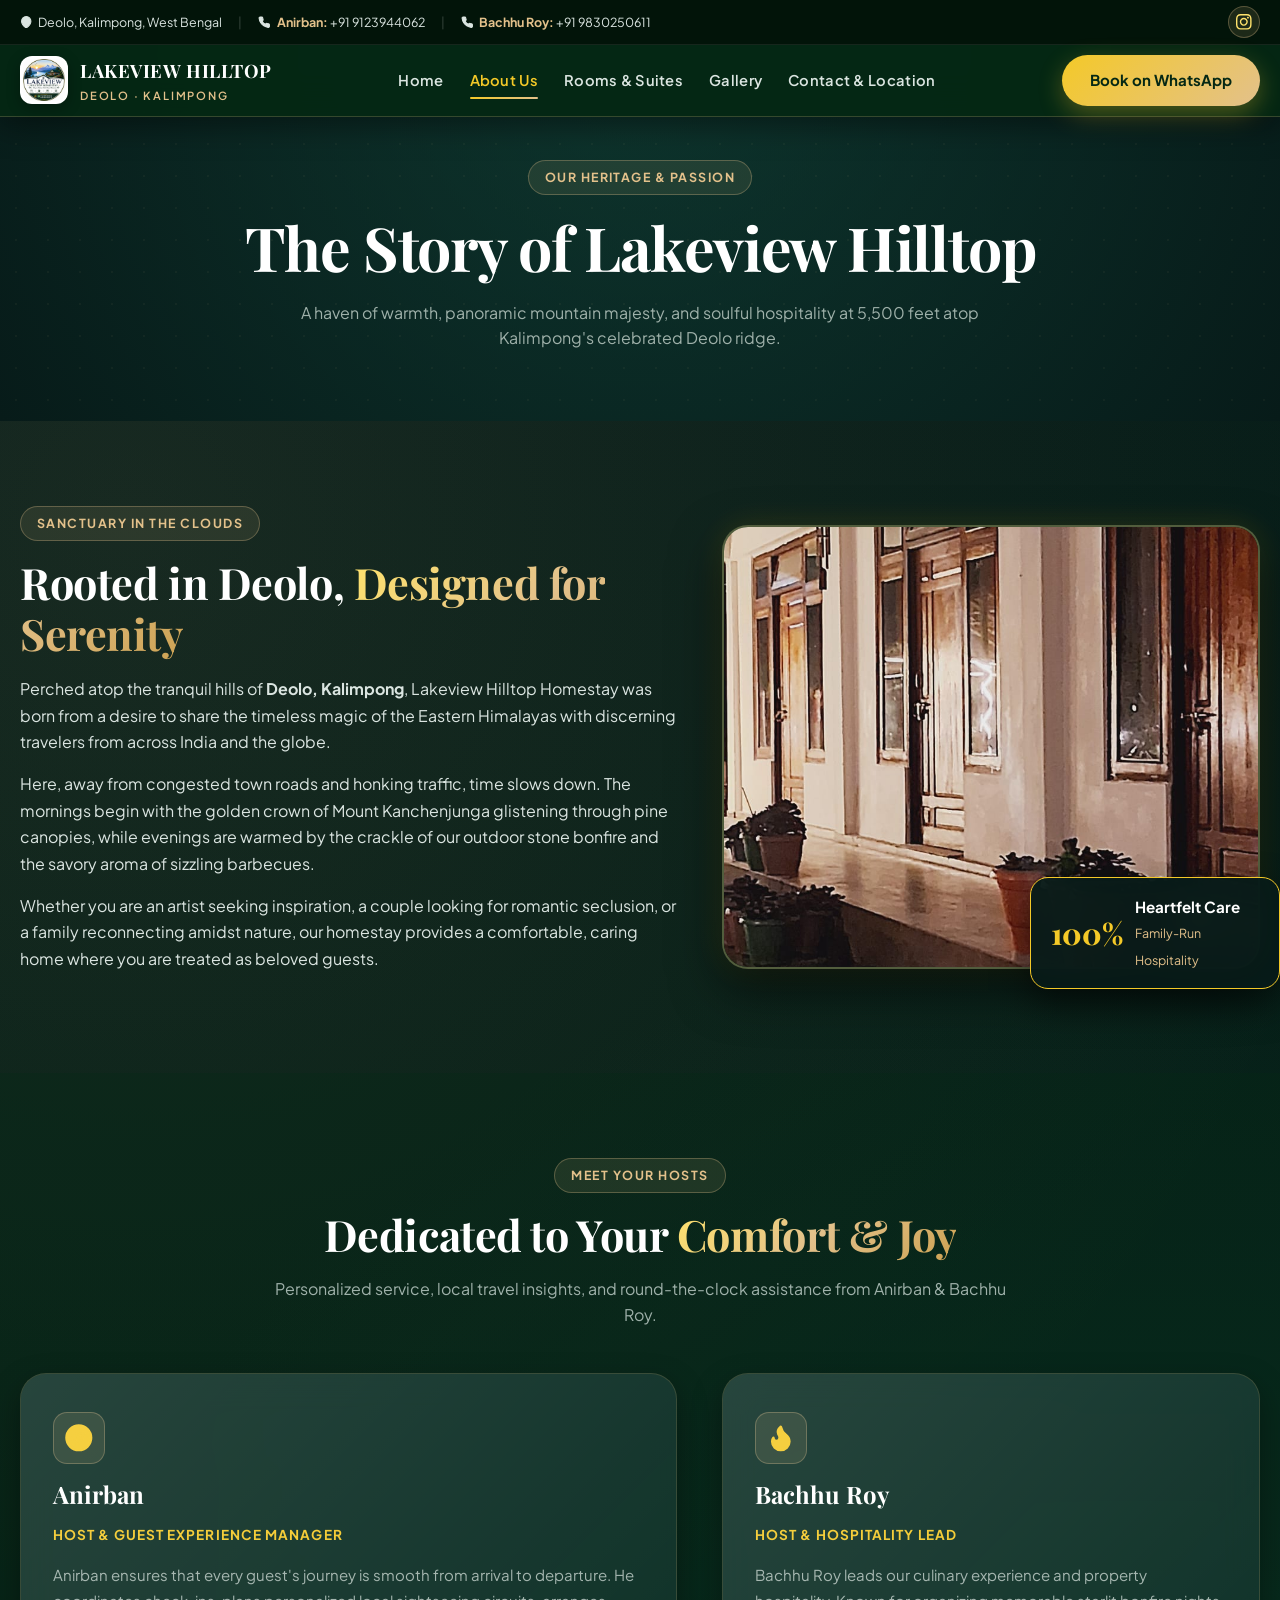
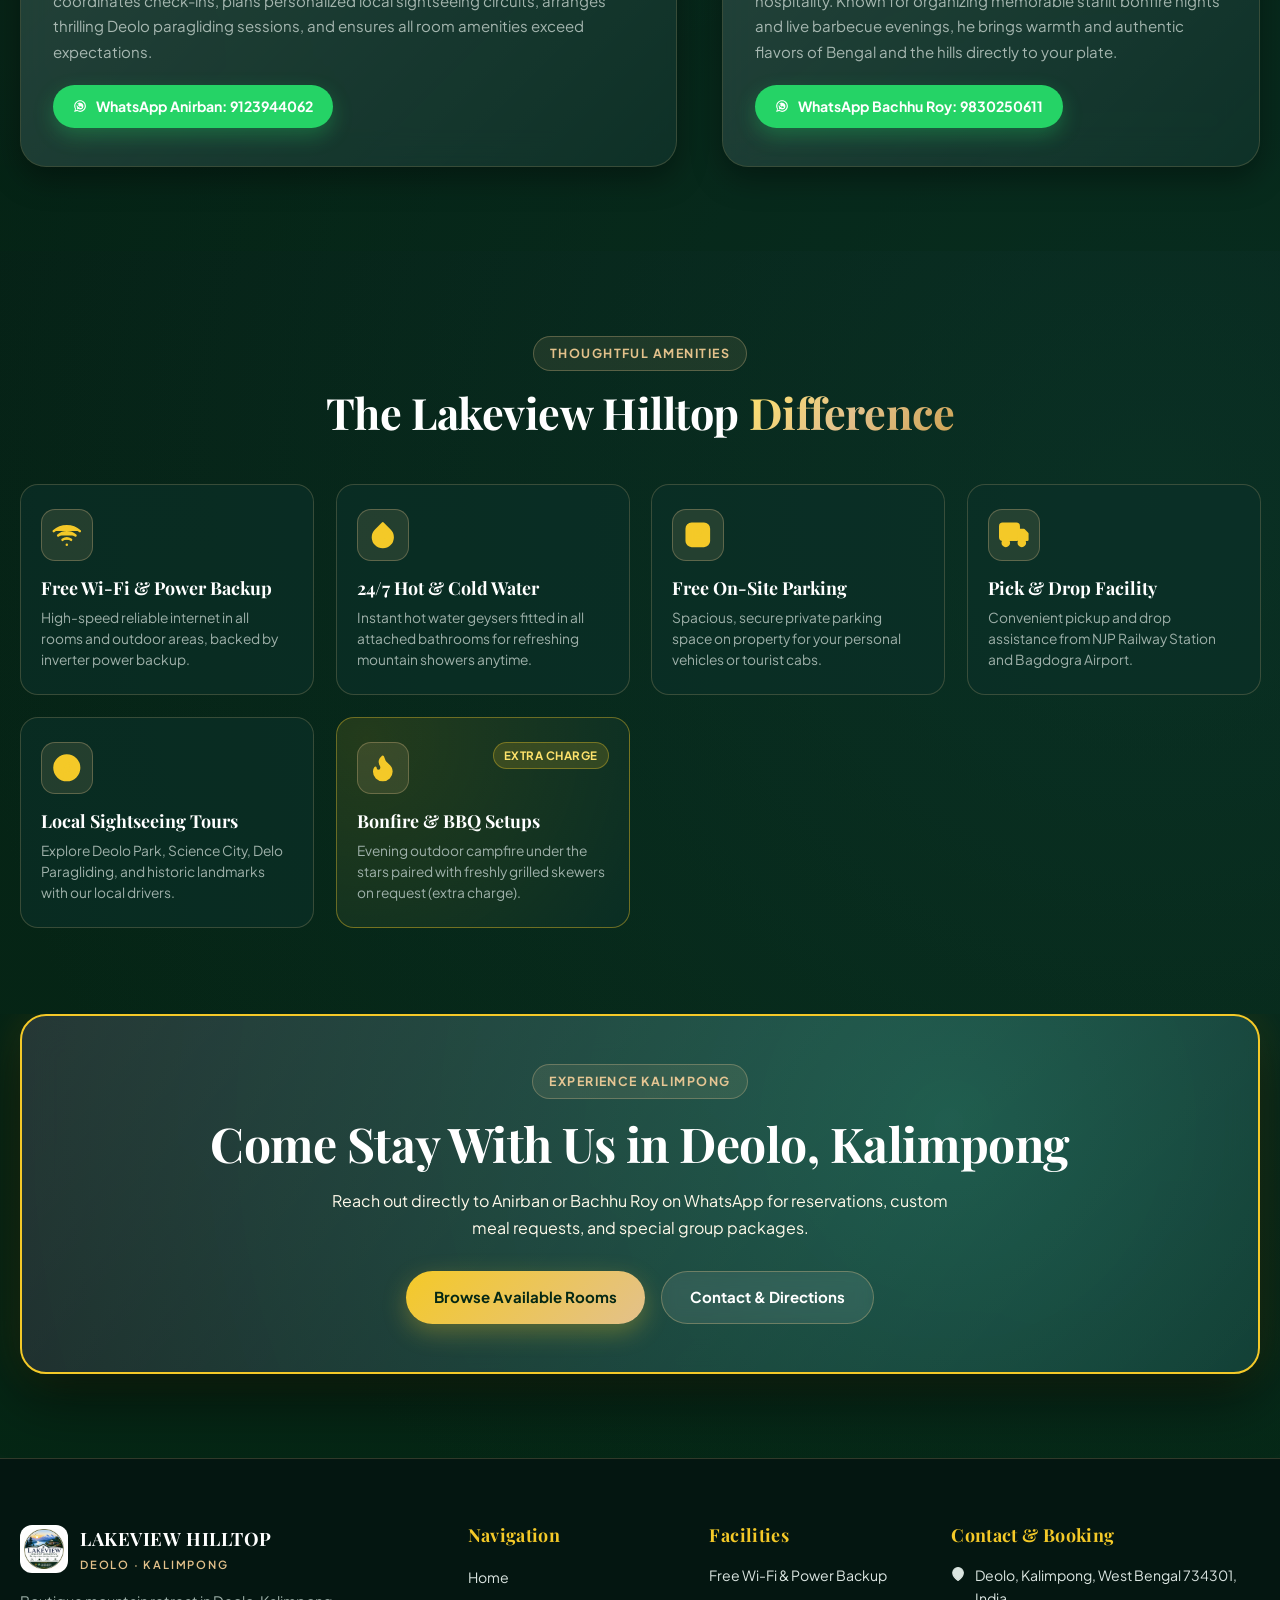
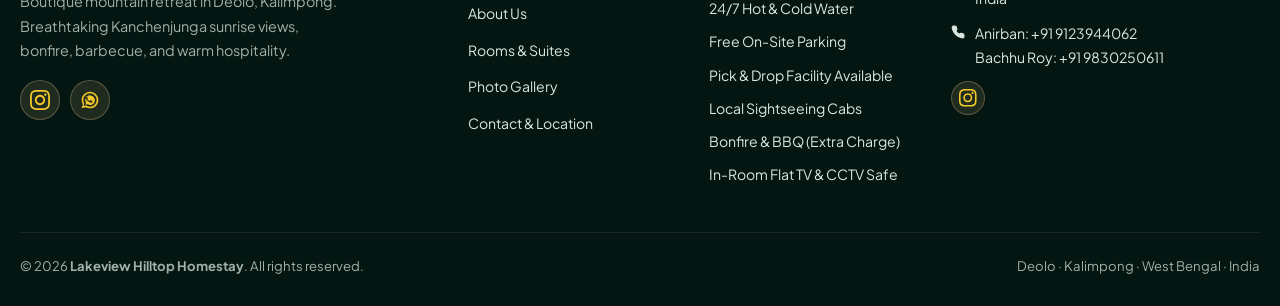
==== commit 634e66fd: "Add files via upload" ====
--- a/about.html
+++ b/about.html
@@ -8,25 +8,35 @@
   <meta name="theme-color" content="#071b19">
   <link rel="canonical" href="https://lakeviewhilltophomestay.com/about.html">
   <link rel="icon" type="image/png" href="./assets/logo-web-BcUr0Y2U.png">
-  <script type="module" crossorigin src="./assets/main-DKxoHwxn.js"></script>
-  <link rel="stylesheet" crossorigin href="./assets/main-BULMUEkn.css">
+  <script type="module" crossorigin src="./assets/main-BpQVzE6L.js"></script>
+  <link rel="stylesheet" crossorigin href="./assets/main-CaAGxgjf.css">
 </head>
 <body>
 
   <!-- Site Header with Topbar -->
   <header class="site-header">
+    <!-- Top Utility Bar (Contacts & Socials) -->
     <div class="topbar-strip">
       <div class="container topbar-inner">
         <div class="topbar-left">
-          <span class="topbar-item">📍 Deolo, Kalimpong, West Bengal</span>
+          <span class="topbar-item">
+            <svg class="svg-icon-sm" viewBox="0 0 24 24" fill="none" stroke="currentColor" stroke-width="2" stroke-linecap="round" stroke-linejoin="round" aria-hidden="true"><path d="M21 10c0 7-9 13-9 13s-9-6-9-13a9 9 0 0 1 18 0z"/><circle cx="12" cy="10" r="3"/></svg>
+            <span>Deolo, Kalimpong, West Bengal</span>
+          </span>
           <span class="topbar-divider">|</span>
-          <a href="tel:+919123944062" class="topbar-item">📞 <strong>Anirban:</strong> +91 9123944062</a>
+          <a href="tel:+919123944062" class="topbar-item">
+            <svg class="svg-icon-sm" viewBox="0 0 24 24" fill="none" stroke="currentColor" stroke-width="2" stroke-linecap="round" stroke-linejoin="round" aria-hidden="true"><path d="M22 16.92v3a2 2 0 0 1-2.18 2 19.79 19.79 0 0 1-8.63-3.07 19.5 19.5 0 0 1-6-6 19.79 19.79 0 0 1-3.07-8.67A2 2 0 0 1 4.11 2h3a2 2 0 0 1 2 1.72 12.84 12.84 0 0 0 .7 2.81 2 2 0 0 1-.45 2.11L8.09 9.91a16 16 0 0 0 6 6l1.27-1.27a2 2 0 0 1 2.11-.45 12.84 12.84 0 0 0 2.81.7A2 2 0 0 1 22 16.92z"/></svg>
+            <span><strong>Anirban:</strong> +91 9123944062</span>
+          </a>
           <span class="topbar-divider">|</span>
-          <a href="tel:+919830250611" class="topbar-item">📞 <strong>Bachhu Roy:</strong> +91 9830250611</a>
+          <a href="tel:+919830250611" class="topbar-item">
+            <svg class="svg-icon-sm" viewBox="0 0 24 24" fill="none" stroke="currentColor" stroke-width="2" stroke-linecap="round" stroke-linejoin="round" aria-hidden="true"><path d="M22 16.92v3a2 2 0 0 1-2.18 2 19.79 19.79 0 0 1-8.63-3.07 19.5 19.5 0 0 1-6-6 19.79 19.79 0 0 1-3.07-8.67A2 2 0 0 1 4.11 2h3a2 2 0 0 1 2 1.72 12.84 12.84 0 0 0 .7 2.81 2 2 0 0 1-.45 2.11L8.09 9.91a16 16 0 0 0 6 6l1.27-1.27a2 2 0 0 1 2.11-.45 12.84 12.84 0 0 0 2.81.7A2 2 0 0 1 22 16.92z"/></svg>
+            <span><strong>Bachhu Roy:</strong> +91 9830250611</span>
+          </a>
         </div>
         <div class="topbar-right">
-          <a href="https://www.instagram.com/lakeviewhilltophomestay/" target="_blank" rel="noopener noreferrer" class="topbar-insta-btn">
-            <span>📸 Instagram @lakeviewhilltophomestay</span>
+          <a href="https://www.instagram.com/lakeviewhilltophomestay/" target="_blank" rel="noopener noreferrer" class="topbar-insta-btn" aria-label="Instagram">
+            <svg class="svg-icon" viewBox="0 0 24 24" fill="currentColor" aria-hidden="true"><path d="M12 2.163c3.204 0 3.584.012 4.85.07 3.252.148 4.771 1.691 4.919 4.919.058 1.265.069 1.645.069 4.849 0 3.205-.012 3.584-.069 4.849-.149 3.225-1.664 4.771-4.919 4.919-1.266.058-1.644.07-4.85.07-3.204 0-3.584-.012-4.849-.07-3.26-.149-4.771-1.699-4.919-4.92-.058-1.265-.07-1.644-.07-4.849 0-3.204.013-3.583.07-4.849.149-3.227 1.664-4.771 4.919-4.919 1.266-.057 1.645-.069 4.849-.069zm0-2.163c-3.259 0-3.667.014-4.947.072-4.358.2-6.78 2.618-6.98 6.98-.059 1.281-.073 1.689-.073 4.948 0 3.259.014 3.668.072 4.948.2 4.358 2.618 6.78 6.98 6.98 1.281.058 1.689.072 4.948.072 3.259 0 3.668-.014 4.948-.072 4.354-.2 6.782-2.618 6.979-6.98.059-1.28.073-1.689.073-4.948 0-3.259-.014-3.667-.072-4.947-.196-4.354-2.617-6.78-6.979-6.98-1.281-.059-1.69-.073-4.949-.073zm0 5.838c-3.403 0-6.162 2.759-6.162 6.162s2.759 6.163 6.162 6.163 6.162-2.759 6.162-6.163c0-3.403-2.759-6.162-6.162-6.162zm0 10.162c-2.209 0-4-1.79-4-4 0-2.209 1.791-4 4-4s4 1.791 4 4c0 2.21-1.791 4-4 4zm6.406-11.845c-.796 0-1.441.645-1.441 1.44s.645 1.44 1.441 1.44c.795 0 1.439-.645 1.439-1.44s-.644-1.44-1.439-1.44z"/></svg>
           </a>
         </div>
       </div>
@@ -35,7 +45,7 @@
     <div class="main-nav-strip">
       <div class="container nav-container">
         <a href="index.html" class="nav-brand">
-          <img src="./assets/logo-web-BcUr0Y2U.png" alt="Lakeview Hilltop Homestay Logo" class="nav-logo-img" width="50" height="50" style="width: 50px; height: 50px; max-width: 50px; max-height: 50px; object-fit: contain;">
+          <img src="./assets/logo-web-BcUr0Y2U.png" alt="Lakeview Hilltop Homestay Logo" class="nav-logo-img" width="48" height="48">
           <div class="nav-brand-text">
             <span class="nav-brand-title">LAKEVIEW HILLTOP</span>
             <span class="nav-brand-sub">Deolo · Kalimpong</span>
@@ -68,10 +78,10 @@
   <div class="mobile-menu-overlay" aria-hidden="true">
     <div class="mobile-menu-header">
       <div class="nav-brand">
-        <img src="./assets/logo-web-BcUr0Y2U.png" alt="Lakeview Hilltop Logo" width="44" height="44" style="width: 44px; height: 44px; background: #fff; border-radius: 10px; padding: 3px; object-fit: contain;">
+        <img src="./assets/logo-web-BcUr0Y2U.png" alt="Lakeview Hilltop Logo" width="38" height="38" style="width: 38px; height: 38px; background: #fff; border-radius: 10px; padding: 2px; object-fit: contain;">
         <div class="nav-brand-text">
-          <span class="nav-brand-title" style="font-size: 1.05rem;">LAKEVIEW HILLTOP</span>
-          <span class="nav-brand-sub">Deolo · Kalimpong</span>
+          <span class="nav-brand-title" style="font-size: 1rem;">LAKEVIEW HILLTOP</span>
+          <span class="nav-brand-sub" style="font-size: 0.62rem;">Deolo · Kalimpong</span>
         </div>
       </div>
       <button class="mobile-close-btn" aria-label="Close navigation menu">&times;</button>
@@ -86,11 +96,19 @@
     </nav>
 
     <div class="mobile-menu-footer">
-      <div style="font-size: 0.8rem; text-transform: uppercase; letter-spacing: 0.12em; color: var(--gold-bright); font-weight: 700;">Direct Host Contacts</div>
+      <div style="font-size: 0.74rem; text-transform: uppercase; letter-spacing: 0.12em; color: var(--gold-bright); font-weight: 700;">Direct Host Contacts</div>
       <div class="mobile-contacts-row">
-        <a href="tel:+919123944062" class="mobile-contact-pill">📞 Anirban: 9123944062</a>
-        <a href="tel:+919830250611" class="mobile-contact-pill">📞 Bachhu Roy: 9830250611</a>
-        <a href="https://www.instagram.com/lakeviewhilltophomestay/" target="_blank" rel="noopener noreferrer" class="mobile-contact-pill">📸 @lakeviewhilltophomestay</a>
+        <a href="tel:+919123944062" class="mobile-contact-pill">
+          <svg class="svg-icon-sm" viewBox="0 0 24 24" fill="none" stroke="currentColor" stroke-width="2" stroke-linecap="round" stroke-linejoin="round" aria-hidden="true"><path d="M22 16.92v3a2 2 0 0 1-2.18 2 19.79 19.79 0 0 1-8.63-3.07 19.5 19.5 0 0 1-6-6 19.79 19.79 0 0 1-3.07-8.67A2 2 0 0 1 4.11 2h3a2 2 0 0 1 2 1.72 12.84 12.84 0 0 0 .7 2.81 2 2 0 0 1-.45 2.11L8.09 9.91a16 16 0 0 0 6 6l1.27-1.27a2 2 0 0 1 2.11-.45 12.84 12.84 0 0 0 2.81.7A2 2 0 0 1 22 16.92z"/></svg>
+          <span>Anirban</span>
+        </a>
+        <a href="tel:+919830250611" class="mobile-contact-pill">
+          <svg class="svg-icon-sm" viewBox="0 0 24 24" fill="none" stroke="currentColor" stroke-width="2" stroke-linecap="round" stroke-linejoin="round" aria-hidden="true"><path d="M22 16.92v3a2 2 0 0 1-2.18 2 19.79 19.79 0 0 1-8.63-3.07 19.5 19.5 0 0 1-6-6 19.79 19.79 0 0 1-3.07-8.67A2 2 0 0 1 4.11 2h3a2 2 0 0 1 2 1.72 12.84 12.84 0 0 0 .7 2.81 2 2 0 0 1-.45 2.11L8.09 9.91a16 16 0 0 0 6 6l1.27-1.27a2 2 0 0 1 2.11-.45 12.84 12.84 0 0 0 2.81.7A2 2 0 0 1 22 16.92z"/></svg>
+          <span>Bachhu Roy</span>
+        </a>
+        <a href="https://www.instagram.com/lakeviewhilltophomestay/" target="_blank" rel="noopener noreferrer" class="mobile-insta-icon-btn" aria-label="Instagram">
+          <svg class="svg-icon-sm" viewBox="0 0 24 24" fill="currentColor" aria-hidden="true"><path d="M12 2.163c3.204 0 3.584.012 4.85.07 3.252.148 4.771 1.691 4.919 4.919.058 1.265.069 1.645.069 4.849 0 3.205-.012 3.584-.069 4.849-.149 3.225-1.664 4.771-4.919 4.919-1.266.058-1.644.07-4.85.07-3.204 0-3.584-.012-4.849-.07-3.26-.149-4.771-1.699-4.919-4.92-.058-1.265-.07-1.644-.07-4.849 0-3.204.013-3.583.07-4.849.149-3.227 1.664-4.771 4.919-4.919 1.266-.057 1.645-.069 4.849-.069zm0-2.163c-3.259 0-3.667.014-4.947.072-4.358.2-6.78 2.618-6.98 6.98-.059 1.281-.073 1.689-.073 4.948 0 3.259.014 3.668.072 4.948.2 4.358 2.618 6.78 6.98 6.98 1.281.058 1.689.072 4.948.072 3.259 0 3.668-.014 4.948-.072 4.354-.2 6.782-2.618 6.979-6.98.059-1.28.073-1.689.073-4.948 0-3.259-.014-3.667-.072-4.947-.196-4.354-2.617-6.78-6.979-6.98-1.281-.059-1.69-.073-4.949-.073zm0 5.838c-3.403 0-6.162 2.759-6.162 6.162s2.759 6.163 6.162 6.163 6.162-2.759 6.162-6.163c0-3.403-2.759-6.162-6.162-6.162zm0 10.162c-2.209 0-4-1.79-4-4 0-2.209 1.791-4 4-4s4 1.791 4 4c0 2.21-1.791 4-4 4zm6.406-11.845c-.796 0-1.441.645-1.441 1.44s.645 1.44 1.441 1.44c.795 0 1.439-.645 1.439-1.44s-.644-1.44-1.439-1.44z"/></svg>
+        </a>
       </div>
     </div>
   </div>
@@ -154,7 +172,9 @@
 
         <div class="about-grid" style="align-items: stretch;">
           <div class="glass-panel" style="padding: 38px 32px;" data-3d-reveal="left">
-            <div style="font-size: 2.2rem; margin-bottom: 14px;">🏔️</div>
+            <div class="icon-badge-gold" style="margin-bottom: 16px;">
+              <svg class="svg-icon-lg" viewBox="0 0 24 24" fill="none" stroke="currentColor" stroke-width="2" stroke-linecap="round" stroke-linejoin="round" aria-hidden="true"><circle cx="12" cy="12" r="10"/><polygon points="16.24 7.76 14.12 14.12 7.76 16.24 9.88 9.88 16.24 7.76"/></svg>
+            </div>
             <h3 style="color: #fff; margin-bottom: 12px; font-size: 1.5rem;">Anirban</h3>
             <span style="display: inline-block; color: var(--gold-bright); font-weight: 700; font-size: 0.85rem; margin-bottom: 16px; text-transform: uppercase; letter-spacing: 0.08em;">Host & Guest Experience Manager</span>
             <p style="color: var(--text-muted); font-size: 0.94rem; line-height: 1.7;">
@@ -162,13 +182,16 @@
             </p>
             <div style="margin-top: 20px;">
               <a href="https://wa.me/919123944062" target="_blank" rel="noopener noreferrer" class="btn btn-whatsapp" style="padding: 10px 20px; font-size: 0.88rem;">
-                <span>WhatsApp Anirban (9123944062)</span>
+                <svg class="svg-icon-sm" viewBox="0 0 24 24" fill="currentColor"><path d="M12.031 6.172c-3.181 0-5.767 2.586-5.768 5.766-.001 1.298.38 2.27 1.019 3.287l-.711 2.598 2.664-.698c.969.54 1.861.859 2.796.859 3.183 0 5.768-2.587 5.768-5.767 0-3.18-2.585-5.745-5.768-5.745zm3.377 8.204c-.149.42-1.026.79-1.428.82-.401.031-.925.132-3.155-.788-2.008-.828-3.275-2.884-3.375-3.018-.1-.133-.807-1.074-.807-2.049 0-.974.509-1.453.69-1.652.181-.199.395-.248.528-.248.132 0 .265.002.38.007.123.006.287-.046.45.344.167.398.572 1.394.622 1.496.05.102.083.222.016.355-.067.133-.1.216-.199.332-.099.116-.209.26-.298.349-.1.1-.205.209-.089.408.117.199.519.855 1.114 1.385.767.682 1.413.894 1.613.993.2.099.317.088.435-.049.118-.137.509-.593.645-.797.136-.204.272-.17.458-.102.186.068 1.182.557 1.385.659.203.102.338.153.388.238.05.085.05.495-.099.915z"/><path d="M12 2C6.477 2 2 6.477 2 12c0 1.891.526 3.662 1.442 5.178L2 22l4.963-1.398A9.956 9.956 0 0012 22c5.523 0 10-4.477 10-10S17.523 2 12 2zm0 18.056c-1.637 0-3.165-.487-4.444-1.328l-.319-.208-2.946.829.83-2.871-.227-.333A8.026 8.026 0 014 12c0-4.411 3.589-8 8-8s8 3.589 8 8-3.589 8.056-8 8.056z"/></svg>
+                <span>WhatsApp Anirban: 9123944062</span>
               </a>
             </div>
           </div>
 
           <div class="glass-panel" style="padding: 38px 32px;" data-3d-reveal="right">
-            <div style="font-size: 2.2rem; margin-bottom: 14px;">🔥</div>
+            <div class="icon-badge-gold" style="margin-bottom: 16px;">
+              <svg class="svg-icon-lg" viewBox="0 0 24 24" fill="none" stroke="currentColor" stroke-width="2" stroke-linecap="round" stroke-linejoin="round" aria-hidden="true"><path d="M8.5 14.5A2.5 2.5 0 0 0 11 12c0-1.38-.5-2-1-3-1.072-2.143-.224-4.054 2-6 .5 2.5 2 4.9 4 6.5 2 1.6 3 3.5 3 5.5a7 7 0 1 1-14 0c0-1.153.433-2.294 1-3a2.5 2.5 0 0 0 2.5 2.5z"/></svg>
+            </div>
             <h3 style="color: #fff; margin-bottom: 12px; font-size: 1.5rem;">Bachhu Roy</h3>
             <span style="display: inline-block; color: var(--gold-bright); font-weight: 700; font-size: 0.85rem; margin-bottom: 16px; text-transform: uppercase; letter-spacing: 0.08em;">Host & Hospitality Lead</span>
             <p style="color: var(--text-muted); font-size: 0.94rem; line-height: 1.7;">
@@ -176,7 +199,8 @@
             </p>
             <div style="margin-top: 20px;">
               <a href="https://wa.me/919830250611" target="_blank" rel="noopener noreferrer" class="btn btn-whatsapp" style="padding: 10px 20px; font-size: 0.88rem;">
-                <span>WhatsApp Bachhu Roy (9830250611)</span>
+                <svg class="svg-icon-sm" viewBox="0 0 24 24" fill="currentColor"><path d="M12.031 6.172c-3.181 0-5.767 2.586-5.768 5.766-.001 1.298.38 2.27 1.019 3.287l-.711 2.598 2.664-.698c.969.54 1.861.859 2.796.859 3.183 0 5.768-2.587 5.768-5.767 0-3.18-2.585-5.745-5.768-5.745zm3.377 8.204c-.149.42-1.026.79-1.428.82-.401.031-.925.132-3.155-.788-2.008-.828-3.275-2.884-3.375-3.018-.1-.133-.807-1.074-.807-2.049 0-.974.509-1.453.69-1.652.181-.199.395-.248.528-.248.132 0 .265.002.38.007.123.006.287-.046.45.344.167.398.572 1.394.622 1.496.05.102.083.222.016.355-.067.133-.1.216-.199.332-.099.116-.209.26-.298.349-.1.1-.205.209-.089.408.117.199.519.855 1.114 1.385.767.682 1.413.894 1.613.993.2.099.317.088.435-.049.118-.137.509-.593.645-.797.136-.204.272-.17.458-.102.186.068 1.182.557 1.385.659.203.102.338.153.388.238.05.085.05.495-.099.915z"/><path d="M12 2C6.477 2 2 6.477 2 12c0 1.891.526 3.662 1.442 5.178L2 22l4.963-1.398A9.956 9.956 0 0012 22c5.523 0 10-4.477 10-10S17.523 2 12 2zm0 18.056c-1.637 0-3.165-.487-4.444-1.328l-.319-.208-2.946.829.83-2.871-.227-.333A8.026 8.026 0 014 12c0-4.411 3.589-8 8-8s8 3.589 8 8-3.589 8.056-8 8.056z"/></svg>
+                <span>WhatsApp Bachhu Roy: 9830250611</span>
               </a>
             </div>
           </div>
@@ -184,37 +208,64 @@
       </div>
     </section>
 
-    <!-- Why Choose Us Pillars -->
+    <!-- Why Choose Us Pillars (Updated with Features) -->
     <section class="section-padding">
       <div class="container">
         <div class="section-header" data-3d-reveal>
-          <span class="section-tag">Why Travelers Love Us</span>
+          <span class="section-tag">Thoughtful Amenities</span>
           <h2 class="section-title">The Lakeview Hilltop <span class="gold-text">Difference</span></h2>
         </div>
 
         <div class="facilities-grid">
           <div class="facility-card card-3d" data-tilt data-3d-reveal data-delay="100">
-            <div class="facility-icon-wrap">🌅</div>
-            <h3 class="facility-title">Prime Deolo Vantage</h3>
-            <p class="facility-desc">Positioned right near Deolo Hill's crest, offering direct vantage of both valley mists and snow-crested Kanchenjunga peaks.</p>
+            <div class="icon-badge-gold" style="margin-bottom: 16px;">
+              <svg class="svg-icon-lg" viewBox="0 0 24 24" fill="none" stroke="currentColor" stroke-width="2" stroke-linecap="round" stroke-linejoin="round" aria-hidden="true"><path d="M5 12.55a11 11 0 0 1 14.08 0"/><path d="M1.42 9a16 16 0 0 1 21.16 0"/><path d="M8.53 16.11a6 6 0 0 1 6.95 0"/><line x1="12" y1="20" x2="12.01" y2="20"/></svg>
+            </div>
+            <h3 class="facility-title">Free Wi-Fi & Power Backup</h3>
+            <p class="facility-desc">High-speed reliable internet in all rooms and outdoor areas, backed by inverter power backup.</p>
           </div>
 
           <div class="facility-card card-3d" data-tilt data-3d-reveal data-delay="150">
-            <div class="facility-icon-wrap">🔥</div>
-            <h3 class="facility-title">Bonfire & Barbecue</h3>
-            <p class="facility-desc">Special outdoor evening setups with campfire warmth and freshly grilled delicacies available on request (extra charge).</p>
+            <div class="icon-badge-gold" style="margin-bottom: 16px;">
+              <svg class="svg-icon-lg" viewBox="0 0 24 24" fill="none" stroke="currentColor" stroke-width="2" stroke-linecap="round" stroke-linejoin="round" aria-hidden="true"><path d="M12 2.69l5.66 5.66a8 8 0 1 1-11.31 0z"/><path d="M12 11v6M9 14h6"/></svg>
+            </div>
+            <h3 class="facility-title">24/7 Hot & Cold Water</h3>
+            <p class="facility-desc">Instant hot water geysers fitted in all attached bathrooms for refreshing mountain showers anytime.</p>
           </div>
 
           <div class="facility-card card-3d" data-tilt data-3d-reveal data-delay="200">
-            <div class="facility-icon-wrap">🍲</div>
-            <h3 class="facility-title">Homestyle Cuisine</h3>
-            <p class="facility-desc">Freshly prepared, hot, wholesome meals tailored to guest preferences using organic seasonal mountain ingredients.</p>
+            <div class="icon-badge-gold" style="margin-bottom: 16px;">
+              <svg class="svg-icon-lg" viewBox="0 0 24 24" fill="none" stroke="currentColor" stroke-width="2" stroke-linecap="round" stroke-linejoin="round" aria-hidden="true"><rect x="3" y="3" width="18" height="18" rx="4"/><path d="M9 17V7h4a3 3 0 0 1 0 6H9"/></svg>
+            </div>
+            <h3 class="facility-title">Free On-Site Parking</h3>
+            <p class="facility-desc">Spacious, secure private parking space on property for your personal vehicles or tourist cabs.</p>
           </div>
 
           <div class="facility-card card-3d" data-tilt data-3d-reveal data-delay="250">
-            <div class="facility-icon-wrap">🛡️</div>
-            <h3 class="facility-title">Safe & Modern</h3>
-            <p class="facility-desc">High-speed Wi-Fi, 24/7 geysers, flat-screen TVs, and 24-hour CCTV surveillance ensuring convenience and safety.</p>
+            <div class="icon-badge-gold" style="margin-bottom: 16px;">
+              <svg class="svg-icon-lg" viewBox="0 0 24 24" fill="none" stroke="currentColor" stroke-width="2" stroke-linecap="round" stroke-linejoin="round" aria-hidden="true"><rect x="1" y="3" width="15" height="13" rx="2"/><polygon points="16 8 20 8 23 11 23 16 16 16 16 8"/><circle cx="5.5" cy="18.5" r="2.5"/><circle cx="18.5" cy="18.5" r="2.5"/></svg>
+            </div>
+            <h3 class="facility-title">Pick & Drop Facility</h3>
+            <p class="facility-desc">Convenient pickup and drop assistance from NJP Railway Station and Bagdogra Airport.</p>
+          </div>
+
+          <div class="facility-card card-3d" data-tilt data-3d-reveal data-delay="300">
+            <div class="icon-badge-gold" style="margin-bottom: 16px;">
+              <svg class="svg-icon-lg" viewBox="0 0 24 24" fill="none" stroke="currentColor" stroke-width="2" stroke-linecap="round" stroke-linejoin="round" aria-hidden="true"><circle cx="12" cy="12" r="10"/><polygon points="16.24 7.76 14.12 14.12 7.76 16.24 9.88 9.88 16.24 7.76"/></svg>
+            </div>
+            <h3 class="facility-title">Local Sightseeing Tours</h3>
+            <p class="facility-desc">Explore Deolo Park, Science City, Delo Paragliding, and historic landmarks with our local drivers.</p>
+          </div>
+
+          <div class="facility-card facility-highlight card-3d" data-tilt data-3d-reveal data-delay="350">
+            <div style="display: flex; justify-content: space-between; align-items: flex-start; margin-bottom: 16px;">
+              <div class="icon-badge-gold">
+                <svg class="svg-icon-lg" viewBox="0 0 24 24" fill="none" stroke="currentColor" stroke-width="2" stroke-linecap="round" stroke-linejoin="round" aria-hidden="true"><path d="M8.5 14.5A2.5 2.5 0 0 0 11 12c0-1.38-.5-2-1-3-1.072-2.143-.224-4.054 2-6 .5 2.5 2 4.9 4 6.5 2 1.6 3 3.5 3 5.5a7 7 0 1 1-14 0c0-1.153.433-2.294 1-3a2.5 2.5 0 0 0 2.5 2.5z"/></svg>
+              </div>
+              <span class="badge-extra">Extra Charge</span>
+            </div>
+            <h3 class="facility-title">Bonfire & BBQ Setups</h3>
+            <p class="facility-desc">Evening outdoor campfire under the stars paired with freshly grilled skewers on request (extra charge).</p>
           </div>
         </div>
       </div>
@@ -256,8 +307,12 @@
             Boutique mountain retreat in Deolo, Kalimpong. Breathtaking Kanchenjunga sunrise views, bonfire, barbecue, and warm hospitality.
           </p>
           <div class="footer-social-links">
-            <a href="https://www.instagram.com/lakeviewhilltophomestay/" target="_blank" rel="noopener noreferrer" class="social-circle-btn" aria-label="Instagram">📸</a>
-            <a href="https://wa.me/919123944062" target="_blank" rel="noopener noreferrer" class="social-circle-btn" aria-label="WhatsApp">✆</a>
+            <a href="https://www.instagram.com/lakeviewhilltophomestay/" target="_blank" rel="noopener noreferrer" class="social-circle-btn" aria-label="Instagram">
+              <svg class="svg-icon" viewBox="0 0 24 24" fill="currentColor"><path d="M12 2.163c3.204 0 3.584.012 4.85.07 3.252.148 4.771 1.691 4.919 4.919.058 1.265.069 1.645.069 4.849 0 3.205-.012 3.584-.069 4.849-.149 3.225-1.664 4.771-4.919 4.919-1.266.058-1.644.07-4.85.07-3.204 0-3.584-.012-4.849-.07-3.26-.149-4.771-1.699-4.919-4.92-.058-1.265-.07-1.644-.07-4.849 0-3.204.013-3.583.07-4.849.149-3.227 1.664-4.771 4.919-4.919 1.266-.057 1.645-.069 4.849-.069zm0-2.163c-3.259 0-3.667.014-4.947.072-4.358.2-6.78 2.618-6.98 6.98-.059 1.281-.073 1.689-.073 4.948 0 3.259.014 3.668.072 4.948.2 4.358 2.618 6.78 6.98 6.98 1.281.058 1.689.072 4.948.072 3.259 0 3.668-.014 4.948-.072 4.354-.2 6.782-2.618 6.979-6.98.059-1.28.073-1.689.073-4.948 0-3.259-.014-3.667-.072-4.947-.196-4.354-2.617-6.78-6.979-6.98-1.281-.059-1.69-.073-4.949-.073zm0 5.838c-3.403 0-6.162 2.759-6.162 6.162s2.759 6.163 6.162 6.163 6.162-2.759 6.162-6.163c0-3.403-2.759-6.162-6.162-6.162zm0 10.162c-2.209 0-4-1.79-4-4 0-2.209 1.791-4 4-4s4 1.791 4 4c0 2.21-1.791 4-4 4zm6.406-11.845c-.796 0-1.441.645-1.441 1.44s.645 1.44 1.441 1.44c.795 0 1.439-.645 1.439-1.44s-.644-1.44-1.439-1.44z"/></svg>
+            </a>
+            <a href="https://wa.me/919123944062" target="_blank" rel="noopener noreferrer" class="social-circle-btn" aria-label="WhatsApp">
+              <svg class="svg-icon" viewBox="0 0 24 24" fill="currentColor"><path d="M12.031 6.172c-3.181 0-5.767 2.586-5.768 5.766-.001 1.298.38 2.27 1.019 3.287l-.711 2.598 2.664-.698c.969.54 1.861.859 2.796.859 3.183 0 5.768-2.587 5.768-5.767 0-3.18-2.585-5.745-5.768-5.745zm3.377 8.204c-.149.42-1.026.79-1.428.82-.401.031-.925.132-3.155-.788-2.008-.828-3.275-2.884-3.375-3.018-.1-.133-.807-1.074-.807-2.049 0-.974.509-1.453.69-1.652.181-.199.395-.248.528-.248.132 0 .265.002.38.007.123.006.287-.046.45.344.167.398.572 1.394.622 1.496.05.102.083.222.016.355-.067.133-.1.216-.199.332-.099.116-.209.26-.298.349-.1.1-.205.209-.089.408.117.199.519.855 1.114 1.385.767.682 1.413.894 1.613.993.2.099.317.088.435-.049.118-.137.509-.593.645-.797.136-.204.272-.17.458-.102.186.068 1.182.557 1.385.659.203.102.338.153.388.238.05.085.05.495-.099.915z"/><path d="M12 2C6.477 2 2 6.477 2 12c0 1.891.526 3.662 1.442 5.178L2 22l4.963-1.398A9.956 9.956 0 0012 22c5.523 0 10-4.477 10-10S17.523 2 12 2zm0 18.056c-1.637 0-3.165-.487-4.444-1.328l-.319-.208-2.946.829.83-2.871-.227-.333A8.026 8.026 0 014 12c0-4.411 3.589-8 8-8s8 3.589 8 8-3.589 8.056-8 8.056z"/></svg>
+            </a>
           </div>
         </div>
 
@@ -275,31 +330,33 @@
         <div>
           <h4 class="footer-col-title">Facilities</h4>
           <ul class="footer-links-list">
-            <li class="footer-link">High-Speed Wi-Fi</li>
-            <li class="footer-link">24/7 Geyser Water</li>
-            <li class="footer-link">Flat-screen TV</li>
-            <li class="footer-link">24/7 CCTV Security</li>
-            <li class="footer-link">Bonfire (Extra Charge)</li>
-            <li class="footer-link">Barbecue (Extra Charge)</li>
+            <li class="footer-link">Free Wi-Fi & Power Backup</li>
+            <li class="footer-link">24/7 Hot & Cold Water</li>
+            <li class="footer-link">Free On-Site Parking</li>
+            <li class="footer-link">Pick & Drop Facility Available</li>
+            <li class="footer-link">Local Sightseeing Cabs</li>
+            <li class="footer-link">Bonfire & BBQ (Extra Charge)</li>
+            <li class="footer-link">In-Room Flat TV & CCTV Safe</li>
           </ul>
         </div>
 
         <div>
           <h4 class="footer-col-title">Contact & Booking</h4>
           <div class="footer-contact-item">
-            <span>📍</span>
+            <svg class="svg-icon-sm" viewBox="0 0 24 24" fill="none" stroke="currentColor" stroke-width="2" stroke-linecap="round" stroke-linejoin="round" aria-hidden="true" style="margin-top: 3px;"><path d="M21 10c0 7-9 13-9 13s-9-6-9-13a9 9 0 0 1 18 0z"/><circle cx="12" cy="10" r="3"/></svg>
             <span>Deolo, Kalimpong, West Bengal 734301, India</span>
           </div>
           <div class="footer-contact-item">
-            <span>📞</span>
+            <svg class="svg-icon-sm" viewBox="0 0 24 24" fill="none" stroke="currentColor" stroke-width="2" stroke-linecap="round" stroke-linejoin="round" aria-hidden="true" style="margin-top: 3px;"><path d="M22 16.92v3a2 2 0 0 1-2.18 2 19.79 19.79 0 0 1-8.63-3.07 19.5 19.5 0 0 1-6-6 19.79 19.79 0 0 1-3.07-8.67A2 2 0 0 1 4.11 2h3a2 2 0 0 1 2 1.72 12.84 12.84 0 0 0 .7 2.81 2 2 0 0 1-.45 2.11L8.09 9.91a16 16 0 0 0 6 6l1.27-1.27a2 2 0 0 1 2.11-.45 12.84 12.84 0 0 0 2.81.7A2 2 0 0 1 22 16.92z"/></svg>
             <div>
               <a href="tel:+919123944062" class="footer-link" style="display:block;">Anirban: +91 9123944062</a>
               <a href="tel:+919830250611" class="footer-link" style="display:block;">Bachhu Roy: +91 9830250611</a>
             </div>
           </div>
           <div class="footer-contact-item">
-            <span>📸</span>
-            <a href="https://www.instagram.com/lakeviewhilltophomestay/" target="_blank" rel="noopener noreferrer" class="footer-link">@lakeviewhilltophomestay</a>
+            <a href="https://www.instagram.com/lakeviewhilltophomestay/" target="_blank" rel="noopener noreferrer" class="social-circle-btn" style="width: 34px; height: 34px;" aria-label="Instagram">
+              <svg class="svg-icon" viewBox="0 0 24 24" fill="currentColor"><path d="M12 2.163c3.204 0 3.584.012 4.85.07 3.252.148 4.771 1.691 4.919 4.919.058 1.265.069 1.645.069 4.849 0 3.205-.012 3.584-.069 4.849-.149 3.225-1.664 4.771-4.919 4.919-1.266.058-1.644.07-4.85.07-3.204 0-3.584-.012-4.849-.07-3.26-.149-4.771-1.699-4.919-4.92-.058-1.265-.07-1.644-.07-4.849 0-3.204.013-3.583.07-4.849.149-3.227 1.664-4.771 4.919-4.919 1.266-.057 1.645-.069 4.849-.069zm0-2.163c-3.259 0-3.667.014-4.947.072-4.358.2-6.78 2.618-6.98 6.98-.059 1.281-.073 1.689-.073 4.948 0 3.259.014 3.668.072 4.948.2 4.358 2.618 6.78 6.98 6.98 1.281.058 1.689.072 4.948.072 3.259 0 3.668-.014 4.948-.072 4.354-.2 6.782-2.618 6.979-6.98.059-1.28.073-1.689.073-4.948 0-3.259-.014-3.667-.072-4.947-.196-4.354-2.617-6.78-6.979-6.98-1.281-.059-1.69-.073-4.949-.073zm0 5.838c-3.403 0-6.162 2.759-6.162 6.162s2.759 6.163 6.162 6.163 6.162-2.759 6.162-6.163c0-3.403-2.759-6.162-6.162-6.162zm0 10.162c-2.209 0-4-1.79-4-4 0-2.209 1.791-4 4-4s4 1.791 4 4c0 2.21-1.791 4-4 4zm6.406-11.845c-.796 0-1.441.645-1.441 1.44s.645 1.44 1.441 1.44c.795 0 1.439-.645 1.439-1.44s-.644-1.44-1.439-1.44z"/></svg>
+            </a>
           </div>
         </div>
       </div>
--- a/assets/main-CaAGxgjf.css
+++ b/assets/main-CaAGxgjf.css
@@ -0,0 +1 @@
+@import"https://fonts.googleapis.com/css2?family=Playfair+Display:ital,wght@0,400..900;1,400..900&family=Plus+Jakarta+Sans:wght@300;400;500;600;700;800&display=swap";:root{--pine-900: #052814;--pine-800: #071b19;--pine-700: #0b3028;--pine-600: #104439;--pine-500: #165b4c;--gold-primary: #e3c18b;--gold-bright: #f4c928;--gold-light: #ffe36c;--gold-glow: rgba(244, 201, 40, .35);--gold-muted: rgba(227, 193, 139, .2);--cream-100: #fff9e8;--cream-200: #fbf8f1;--cream-300: #ede8dc;--text-main: #ffffff;--text-body: #dbe5e1;--text-muted: #9fb1aa;--glass-bg: rgba(7, 27, 25, .78);--glass-card: rgba(11, 48, 40, .65);--glass-border: rgba(227, 193, 139, .22);--glass-shine: linear-gradient(135deg, rgba(255, 255, 255, .12), rgba(255, 255, 255, .02));--shadow-sm: 0 4px 12px rgba(0, 0, 0, .25);--shadow-md: 0 12px 30px rgba(0, 0, 0, .35);--shadow-lg: 0 24px 60px rgba(0, 0, 0, .5);--shadow-gold: 0 10px 30px rgba(227, 193, 139, .2);--font-serif: "Playfair Display", Georgia, serif;--font-sans: "Plus Jakarta Sans", system-ui, -apple-system, sans-serif;--transition-smooth: all .35s cubic-bezier(.16, 1, .3, 1);--radius-sm: 10px;--radius-md: 18px;--radius-lg: 26px;--radius-full: 9999px}*,*:before,*:after{box-sizing:border-box;margin:0;padding:0}html{scroll-behavior:smooth;font-size:16px;color-scheme:dark;width:100%;max-width:100%;overflow-x:hidden}body{font-family:var(--font-sans);background-color:var(--pine-800);background-image:radial-gradient(circle at 10% 15%,rgba(227,193,139,.08) 0%,transparent 40%),radial-gradient(circle at 90% 60%,rgba(16,68,57,.4) 0%,transparent 50%),linear-gradient(180deg,#071b19,#052814);color:var(--text-body);line-height:1.65;width:100%;max-width:100%;overflow-x:hidden;position:relative;min-height:100vh;-webkit-font-smoothing:antialiased}section{width:100%;max-width:100%;overflow-x:clip}.svg-icon{display:inline-block;width:1.25em;height:1.25em;vertical-align:-.18em;fill:currentColor;flex-shrink:0}.svg-icon-sm{display:inline-block;width:1em;height:1em;vertical-align:-.12em;fill:currentColor;flex-shrink:0}.svg-icon-md{display:inline-block;width:1.5em;height:1.5em;vertical-align:-.2em;fill:currentColor;flex-shrink:0}.svg-icon-lg{display:inline-block;width:1.85em;height:1.85em;vertical-align:-.22em;fill:currentColor;flex-shrink:0}.svg-icon-xl{display:inline-block;width:2.2em;height:2.2em;vertical-align:-.25em;fill:currentColor;flex-shrink:0}.icon-badge-gold{display:inline-flex;align-items:center;justify-content:center;width:52px;height:52px;border-radius:14px;background:#e3c18b1f;border:1px solid rgba(227,193,139,.3);color:var(--gold-bright);flex-shrink:0;transition:var(--transition-smooth)}.icon-badge-gold:hover{background:var(--gold-bright);color:var(--pine-900);transform:scale(1.06)}.icon-badge-sm{width:38px;height:38px;border-radius:10px}h1,h2,h3,h4,.serif{font-family:var(--font-serif);color:var(--text-main);font-weight:700;line-height:1.2}h1{font-size:clamp(2rem,5vw,3.8rem);letter-spacing:-.02em}h2{font-size:clamp(1.8rem,3.4vw,2.7rem);letter-spacing:-.01em}h3{font-size:clamp(1.25rem,2vw,1.7rem)}p{margin-bottom:1rem}a{color:inherit;text-decoration:none;transition:var(--transition-smooth)}img{max-width:100%;height:auto;display:block}ul{list-style:none}.container{width:min(1240px,calc(100% - 32px));margin-inline:auto;max-width:100%}.container-narrow{width:min(960px,calc(100% - 32px));margin-inline:auto;max-width:100%}.section-padding{padding:85px 0;position:relative;overflow:hidden}@media(max-width:768px){.section-padding{padding:55px 0}}.section-header{text-align:center;max-width:740px;margin:0 auto 45px}.section-tag{display:inline-flex;align-items:center;gap:8px;padding:6px 16px;border-radius:var(--radius-full);background:#e3c18b1a;border:1px solid rgba(227,193,139,.3);color:var(--gold-primary);font-size:.78rem;font-weight:700;letter-spacing:.12em;text-transform:uppercase;margin-bottom:16px}.section-title{margin-bottom:16px}.section-title span.gold-text{color:var(--gold-bright);background:linear-gradient(135deg,#ffe36c,#e3c18b,#cda252);-webkit-background-clip:text;-webkit-text-fill-color:transparent}.section-subtitle{color:var(--text-muted);font-size:1rem;line-height:1.6}.btn{display:inline-flex;align-items:center;justify-content:center;gap:9px;padding:13px 28px;font-family:var(--font-sans);font-size:.94rem;font-weight:700;border-radius:var(--radius-full);cursor:pointer;border:none;transition:var(--transition-smooth);position:relative;overflow:hidden;white-space:nowrap}.btn-primary{background:linear-gradient(135deg,var(--gold-bright),var(--gold-primary));color:var(--pine-900);box-shadow:0 8px 24px #f4c9284d}.btn-primary:hover{transform:translateY(-2px) scale(1.02);box-shadow:0 12px 28px #f4c92873;background:linear-gradient(135deg,#fff0a2,var(--gold-bright))}.btn-secondary{background:#ffffff14;border:1px solid rgba(227,193,139,.35);color:var(--text-main);-webkit-backdrop-filter:blur(8px);backdrop-filter:blur(8px)}.btn-secondary:hover{background:#e3c18b2e;border-color:var(--gold-bright);color:var(--gold-light);transform:translateY(-2px)}.btn-whatsapp{background:#25d366;color:#fff;box-shadow:0 8px 20px #25d3664d}.btn-whatsapp:hover{background:#20ba5a;transform:translateY(-2px);box-shadow:0 12px 28px #25d36673}.badge-extra{display:inline-block;background:#f4c92826;color:var(--gold-light);border:1px solid rgba(244,201,40,.35);font-size:.72rem;font-weight:700;padding:3px 10px;border-radius:var(--radius-full);letter-spacing:.04em;text-transform:uppercase}.ambient-glow{position:absolute;border-radius:50%;filter:blur(80px);pointer-events:none;z-index:0;opacity:.35;max-width:100%;overflow:hidden}@media(max-width:580px){.btn{padding:12px 20px;font-size:.88rem;white-space:normal;text-align:center}}.glow-gold{background:radial-gradient(circle,rgba(227,193,139,.25),transparent 70%)}.glow-pine{background:radial-gradient(circle,rgba(16,68,57,.6),transparent 70%)}.glass-panel{background:var(--glass-card);backdrop-filter:blur(18px);-webkit-backdrop-filter:blur(18px);border:1px solid var(--glass-border);border-radius:var(--radius-lg);box-shadow:var(--shadow-md);position:relative;overflow:hidden;max-width:100%}.glass-panel:before{content:"";position:absolute;top:0;right:0;bottom:0;left:0;background:var(--glass-shine);pointer-events:none}@media(prefers-reduced-motion:reduce){*,*:before,*:after{animation-duration:.001ms!important;animation-iteration-count:1!important;transition-duration:.001ms!important}}.scene-3d{perspective:1200px;perspective-origin:50% 50%}[data-3d-reveal]{opacity:0;transform:perspective(1200px) rotateX(14deg) translateY(45px) translateZ(-40px) scale(.96);filter:blur(4px);transition:opacity .85s cubic-bezier(.16,1,.3,1),transform .95s cubic-bezier(.16,1,.3,1),filter .85s ease;will-change:transform,opacity,filter}[data-3d-reveal].is-revealed{opacity:1;transform:perspective(1200px) rotateX(0) translateY(0) translateZ(0) scale(1);filter:blur(0)}[data-3d-reveal][data-delay="100"]{transition-delay:.1s}[data-3d-reveal][data-delay="200"]{transition-delay:.2s}[data-3d-reveal][data-delay="300"]{transition-delay:.3s}[data-3d-reveal][data-delay="400"]{transition-delay:.4s}[data-3d-reveal][data-delay="500"]{transition-delay:.5s}[data-3d-reveal=left]{transform:perspective(1200px) rotateY(-16deg) translate(-45px) translateZ(-30px)}[data-3d-reveal=left].is-revealed{transform:perspective(1200px) rotateY(0) translate(0) translateZ(0)}[data-3d-reveal=right]{transform:perspective(1200px) rotateY(16deg) translate(45px) translateZ(-30px)}[data-3d-reveal=right].is-revealed{transform:perspective(1200px) rotateY(0) translate(0) translateZ(0)}[data-3d-reveal=zoom]{transform:perspective(1200px) translateZ(-100px) scale(.9)}[data-3d-reveal=zoom].is-revealed{transform:perspective(1200px) translateZ(0) scale(1)}.card-3d{position:relative;transform-style:preserve-3d;transform:perspective(1000px) rotateX(var(--rx, 0deg)) rotateY(var(--ry, 0deg)) translateZ(0);transition:transform .25s cubic-bezier(.25,.46,.45,.94),box-shadow .3s ease;will-change:transform}.card-3d:hover{box-shadow:0 25px 50px -12px #000000b3,0 0 35px #e3c18b26}.card-3d-content{transform:translateZ(30px);transition:transform .3s ease}.card-3d:hover .card-3d-content{transform:translateZ(45px)}@keyframes float3D{0%,to{transform:translateY(0) rotate(0)}50%{transform:translateY(-12px) rotate(2deg)}}.float-3d{animation:float3D 6s ease-in-out infinite}.float-3d-delayed{animation:float3D 8s ease-in-out 1.5s infinite}.shimmer-3d{position:relative;overflow:hidden}.shimmer-3d:after{content:"";position:absolute;top:-50%;left:-50%;width:200%;height:200%;background:linear-gradient(60deg,transparent 35%,rgba(255,255,255,.08) 50%,transparent 65%);transform:rotate(30deg) translateY(-100%);transition:transform .8s ease;pointer-events:none}.shimmer-3d:hover:after{transform:rotate(30deg) translateY(100%)}.site-header{position:fixed;top:0;left:0;width:100%;max-width:100%;z-index:1000;background:#052814f2;backdrop-filter:blur(20px);-webkit-backdrop-filter:blur(20px);border-bottom:1px solid rgba(227,193,139,.22);box-shadow:0 8px 30px #00000073;transition:all .35s ease;overflow-x:clip}.topbar-strip{background:#03140afa;border-bottom:1px solid rgba(255,255,255,.08);padding:6px 0;font-size:.78rem;color:var(--text-muted);width:100%;overflow-x:clip}.topbar-inner{display:flex;align-items:center;justify-content:space-between;gap:12px;width:min(1240px,calc(100% - 32px));margin:0 auto}.topbar-left{display:flex;align-items:center;gap:16px;flex-wrap:wrap}.topbar-item{display:inline-flex;align-items:center;gap:6px;color:#dbe5e1;transition:color .25s ease;white-space:nowrap}.topbar-item:hover{color:var(--gold-bright)}.topbar-item strong{color:var(--gold-primary);font-weight:700}.topbar-divider{color:#fff3}.topbar-right{display:flex;align-items:center;gap:10px;flex-shrink:0}.topbar-insta-btn{display:inline-flex;align-items:center;justify-content:center;width:32px;height:32px;border-radius:50%;background:#e3c18b1f;border:1px solid rgba(227,193,139,.3);color:var(--gold-light);transition:all .25s ease;flex-shrink:0}.topbar-insta-btn:hover{background:var(--gold-bright);color:var(--pine-900);border-color:var(--gold-bright);transform:translateY(-2px) scale(1.08)}.main-nav-strip{padding:10px 0;width:100%}.nav-container{display:flex;align-items:center;justify-content:space-between;gap:16px;width:min(1240px,calc(100% - 32px));margin:0 auto}.nav-brand{display:flex;align-items:center;gap:12px;text-decoration:none;flex-shrink:0}.nav-logo-img{width:48px!important;height:48px!important;max-width:48px!important;max-height:48px!important;object-fit:contain;border-radius:12px;background:#fff;padding:3px;box-shadow:0 4px 14px #0000004d;flex-shrink:0}.nav-brand-text{display:flex;flex-direction:column}.nav-brand-title{font-family:var(--font-serif);font-size:1.15rem;font-weight:700;color:#fff;letter-spacing:.03em;white-space:nowrap}.nav-brand-sub{font-size:.7rem;font-weight:600;letter-spacing:.16em;color:var(--gold-primary);text-transform:uppercase;white-space:nowrap}.nav-menu-desktop{display:flex;align-items:center;gap:26px}.nav-link{position:relative;font-size:.92rem;font-weight:600;color:var(--text-body);letter-spacing:.02em;padding:6px 0;transition:color .3s ease}.nav-link:after{content:"";position:absolute;bottom:0;left:0;width:0;height:2px;background:linear-gradient(90deg,var(--gold-bright),var(--gold-primary));transition:width .3s cubic-bezier(.16,1,.3,1);border-radius:2px}.nav-link:hover,.nav-link.active{color:var(--gold-bright)}.nav-link:hover:after,.nav-link.active:after{width:100%}.nav-actions{display:flex;align-items:center;gap:12px;flex-shrink:0}.nav-toggle-btn{display:none;width:44px;height:44px;border-radius:10px;background:#e3c18b1f;border:1px solid rgba(227,193,139,.35);cursor:pointer;flex-direction:column;align-items:center;justify-content:center;gap:5px;padding:0;z-index:1100;transition:all .3s ease;flex-shrink:0}.nav-toggle-btn:hover{background:#e3c18b40;border-color:var(--gold-bright)}.hamburger-bar{width:22px;height:2.5px;background-color:var(--gold-light);border-radius:3px;transition:transform .35s cubic-bezier(.16,1,.3,1),opacity .35s ease;transform-origin:center}.mobile-menu-overlay{position:fixed;top:0;right:0;bottom:0;left:0;width:100%;max-width:100%;height:100dvh;max-height:100dvh;z-index:2000;background:radial-gradient(circle at 80% 20%,#165b4ce6,#071b19fa 70%,#052814);backdrop-filter:blur(28px);-webkit-backdrop-filter:blur(28px);display:flex;flex-direction:column;justify-content:space-between;padding:16px 20px 20px;opacity:0;visibility:hidden;pointer-events:none;transform:scale(1.03);transition:opacity .4s cubic-bezier(.16,1,.3,1),visibility .4s ease,transform .4s cubic-bezier(.16,1,.3,1);overflow-y:auto;overflow-x:hidden;-webkit-overflow-scrolling:touch}.mobile-menu-overlay.is-open{opacity:1;visibility:visible;pointer-events:auto;transform:scale(1)}.mobile-menu-overlay.is-closing{opacity:0;visibility:visible;pointer-events:none;transform:scale(.96) translateY(-12px);transition:opacity .35s cubic-bezier(.32,0,.67,0),visibility .35s ease,transform .35s cubic-bezier(.32,0,.67,0)}.mobile-menu-header{display:flex;align-items:center;justify-content:space-between;padding-bottom:12px;border-bottom:1px solid rgba(227,193,139,.2);flex-shrink:0}.mobile-close-btn{width:40px;height:40px;border-radius:50%;background:#e3c18b26;border:1px solid var(--gold-bright);color:var(--gold-bright);display:flex;align-items:center;justify-content:center;cursor:pointer;font-size:1.5rem;line-height:1;transition:all .3s cubic-bezier(.34,1.56,.64,1);flex-shrink:0}.mobile-close-btn:hover{background:var(--gold-bright);color:var(--pine-900);transform:rotate(90deg) scale(1.08)}.mobile-menu-links{display:flex;flex-direction:column;gap:10px;margin:12px 0;padding:6px 0;perspective:1000px}.mobile-menu-item{opacity:0;transform:perspective(800px) rotateX(25deg) translateY(24px);transition:opacity .35s ease,transform .4s cubic-bezier(.16,1,.3,1)}.mobile-menu-overlay.is-open .mobile-menu-item:nth-child(1){transition-delay:.08s;opacity:1;transform:rotateX(0) translateY(0)}.mobile-menu-overlay.is-open .mobile-menu-item:nth-child(2){transition-delay:.14s;opacity:1;transform:rotateX(0) translateY(0)}.mobile-menu-overlay.is-open .mobile-menu-item:nth-child(3){transition-delay:.2s;opacity:1;transform:rotateX(0) translateY(0)}.mobile-menu-overlay.is-open .mobile-menu-item:nth-child(4){transition-delay:.26s;opacity:1;transform:rotateX(0) translateY(0)}.mobile-menu-overlay.is-open .mobile-menu-item:nth-child(5){transition-delay:.32s;opacity:1;transform:rotateX(0) translateY(0)}.mobile-menu-overlay.is-closing .mobile-menu-item{opacity:0;transform:perspective(800px) rotateX(-20deg) translateY(-16px);transition:opacity .25s ease,transform .28s cubic-bezier(.32,0,.67,0)}.mobile-nav-link{font-family:var(--font-serif);font-size:clamp(1.15rem,3.2vh,1.5rem);color:#fff;font-weight:700;display:flex;align-items:center;justify-content:space-between;border-bottom:1px solid rgba(255,255,255,.07);padding-bottom:8px}.mobile-nav-link span.num{font-family:var(--font-sans);font-size:.8rem;font-weight:700;color:var(--gold-bright)}.mobile-nav-link:hover,.mobile-nav-link.active{color:var(--gold-light);transform:translate(6px)}.mobile-menu-footer{display:flex;flex-direction:column;gap:10px;border-top:1px solid rgba(227,193,139,.2);padding-top:12px;margin-top:auto;flex-shrink:0}.mobile-contacts-row{display:flex;flex-wrap:wrap;align-items:center;gap:8px}.mobile-contact-pill{display:inline-flex;align-items:center;gap:6px;padding:6px 12px;border-radius:var(--radius-full);background:#ffffff14;border:1px solid rgba(227,193,139,.3);font-size:.74rem;color:#fff;font-weight:600}.mobile-contact-pill:hover{background:var(--gold-bright);color:var(--pine-900)}.mobile-insta-icon-btn{display:inline-flex;align-items:center;justify-content:center;width:32px;height:32px;border-radius:50%;background:#e3c18b26;border:1px solid var(--gold-bright);color:var(--gold-bright);transition:all .25s ease;flex-shrink:0}.mobile-insta-icon-btn:hover{background:var(--gold-bright);color:var(--pine-900);transform:scale(1.1)}@media(max-width:1024px){.nav-menu-desktop,.nav-actions .btn-primary{display:none!important}.nav-toggle-btn{display:flex!important}}@media(max-width:768px){.topbar-left .topbar-divider{display:none}.topbar-strip{font-size:.72rem;padding:4px 0}.topbar-left{gap:8px}}@media(max-width:540px){.topbar-left .topbar-item:first-child{display:none}}@media(max-width:420px){.topbar-left .topbar-item:last-child{display:none}.nav-brand-title{font-size:.96rem}.nav-brand-sub{font-size:.6rem}.nav-logo-img{width:40px!important;height:40px!important}.nav-toggle-btn{width:40px;height:40px}}.hero-slider-section{position:relative;width:100%;min-height:100vh;display:flex;align-items:center;overflow:hidden;padding-top:130px;background-color:var(--pine-800)}.slider-container{position:absolute;top:0;right:0;bottom:0;left:0;width:100%;height:100%}.slide-item{position:absolute;top:0;right:0;bottom:0;left:0;width:100%;height:100%;opacity:0;visibility:hidden;transition:opacity 1s cubic-bezier(.16,1,.3,1),visibility 1s ease;z-index:1}.slide-item.is-active{opacity:1;visibility:visible;z-index:2}.slide-bg-img{position:absolute;top:0;right:0;bottom:0;left:0;width:100%;height:100%;object-fit:cover;object-position:center;transform:scale(1.08);transition:transform 7s ease-out;z-index:1}.slide-item.is-active .slide-bg-img{transform:scale(1)}.slide-overlay{position:absolute;top:0;right:0;bottom:0;left:0;background:radial-gradient(circle at 60% 40%,#071b1959,#052814e0),linear-gradient(180deg,rgba(5,25,15,.75) 0%,transparent 35%,rgba(5,40,20,.95) 100%);z-index:2}.slide-content-wrap{position:relative;z-index:10;width:min(1280px,92%);margin:0 auto;padding:40px 0 70px;display:flex;flex-direction:column;justify-content:center;min-height:calc(100vh - 140px)}.slide-text-box{max-width:820px}.slide-badge{display:inline-flex;align-items:center;gap:10px;padding:7px 18px;border-radius:var(--radius-full);background:#071b19d9;border:1px solid var(--gold-bright);-webkit-backdrop-filter:blur(12px);backdrop-filter:blur(12px);color:var(--gold-light);font-size:.82rem;font-weight:700;letter-spacing:.15em;text-transform:uppercase;margin-bottom:20px;opacity:0;transform:perspective(600px) rotateX(20deg) translateY(25px);transition:opacity .8s ease .25s,transform .8s cubic-bezier(.16,1,.3,1) .25s}.slide-title{font-size:clamp(2.3rem,5.2vw,4.4rem);font-family:var(--font-serif);line-height:1.15;margin-bottom:20px;text-shadow:0 4px 20px rgba(0,0,0,.8);opacity:0;transform:perspective(800px) rotateX(25deg) translateY(30px);transition:opacity .85s ease .35s,transform .85s cubic-bezier(.16,1,.3,1) .35s}.slide-title span.accent{color:var(--gold-bright);display:block}.slide-desc{font-size:clamp(1rem,1.6vw,1.2rem);color:var(--cream-100);line-height:1.68;max-width:650px;margin-bottom:32px;text-shadow:0 3px 12px rgba(0,0,0,.85);opacity:0;transform:perspective(600px) translateY(20px);transition:opacity .85s ease .5s,transform .85s cubic-bezier(.16,1,.3,1) .5s}.slide-cta-group{display:flex;flex-wrap:wrap;gap:16px;align-items:center;opacity:0;transform:translateY(20px);transition:opacity .85s ease .65s,transform .85s cubic-bezier(.16,1,.3,1) .65s}.slide-item.is-active .slide-badge,.slide-item.is-active .slide-title,.slide-item.is-active .slide-desc,.slide-item.is-active .slide-cta-group{opacity:1;transform:rotateX(0) translateY(0)}.slider-arrow{position:absolute;top:55%;transform:translateY(-50%);z-index:20;width:52px;height:52px;border-radius:50%;background:#071b19b3;border:1px solid rgba(227,193,139,.35);color:var(--gold-primary);display:flex;align-items:center;justify-content:center;cursor:pointer;-webkit-backdrop-filter:blur(10px);backdrop-filter:blur(10px);transition:all .35s cubic-bezier(.16,1,.3,1);font-size:1.8rem;line-height:1}.slider-arrow:hover{background:var(--gold-bright);color:var(--pine-900);border-color:var(--gold-bright);transform:translateY(-50%) scale(1.1);box-shadow:0 0 25px #f4c92880}.slider-arrow.arrow-prev{left:24px}.slider-arrow.arrow-next{right:24px}.slider-pagination{position:absolute;bottom:35px;left:50%;transform:translate(-50%);z-index:20;display:flex;align-items:center;gap:12px;background:#071b19b3;padding:8px 18px;border-radius:var(--radius-full);border:1px solid rgba(227,193,139,.2);-webkit-backdrop-filter:blur(12px);backdrop-filter:blur(12px)}.slider-dot{width:12px;height:12px;border-radius:50%;background:#ffffff4d;cursor:pointer;border:none;transition:all .4s cubic-bezier(.16,1,.3,1)}.slider-dot.is-active{width:32px;border-radius:8px;background:linear-gradient(90deg,var(--gold-bright),var(--gold-primary));box-shadow:0 0 12px #f4c92880}@media(max-width:768px){.hero-slider-section{padding-top:115px}.slider-arrow{display:none}.slide-content-wrap{padding:20px 0 50px}.slider-pagination{bottom:20px}}.booking-strip-wrap{position:relative;z-index:30;margin-top:-45px;margin-bottom:30px;width:100%}.booking-strip-card{background:#071b19f0;backdrop-filter:blur(24px);-webkit-backdrop-filter:blur(24px);border:1px solid var(--gold-muted);border-radius:var(--radius-lg);padding:22px 28px;box-shadow:0 20px 45px -10px #0009,0 0 30px #e3c18b1f;width:100%}.booking-form-grid{display:grid;grid-template-columns:repeat(auto-fit,minmax(180px,1fr)) auto;gap:16px;align-items:flex-end;width:100%}.form-field{display:flex;flex-direction:column;gap:6px;width:100%}.form-field label{font-size:.76rem;font-weight:700;color:var(--gold-primary);text-transform:uppercase;letter-spacing:.08em;display:flex;align-items:center;gap:6px}.form-input,.form-select{background:#ffffff0f;border:1px solid rgba(227,193,139,.3);border-radius:var(--radius-sm);padding:11px 12px;color:#fff;font-family:var(--font-sans);font-size:.9rem;outline:none;transition:all .3s ease;width:100%}.form-input:focus,.form-select:focus{border-color:var(--gold-bright);box-shadow:0 0 0 3px #f4c92833;background:#ffffff1a}.form-select option{background:var(--pine-800);color:#fff}.about-grid{display:grid;grid-template-columns:1.1fr .9fr;gap:45px;align-items:center;width:100%}.about-visual-stack{position:relative;width:100%}.about-main-img-frame{border-radius:var(--radius-lg);overflow:hidden;border:2px solid rgba(227,193,139,.35);box-shadow:0 20px 50px #0009,0 0 30px #f4c92826;background:var(--pine-900);width:100%}.about-main-img-frame img{width:100%;height:440px;object-fit:cover;object-position:center;transition:transform .6s ease;display:block}.about-main-img-frame:hover img{transform:scale(1.03)}.about-floating-card{position:absolute;bottom:-20px;right:-20px;background:#071b19f0;-webkit-backdrop-filter:blur(16px);backdrop-filter:blur(16px);border:1px solid var(--gold-bright);padding:16px 20px;border-radius:var(--radius-md);box-shadow:0 15px 35px #00000080;display:flex;align-items:center;gap:12px;max-width:250px;z-index:5}.about-floating-badge{font-size:1.85rem;color:var(--gold-bright);font-family:var(--font-serif);font-weight:800;line-height:1}.about-feature-pills{display:flex;flex-wrap:wrap;gap:10px;margin:22px 0}.feature-pill{display:inline-flex;align-items:center;gap:7px;padding:7px 14px;border-radius:var(--radius-full);background:#e3c18b1a;border:1px solid rgba(227,193,139,.25);font-size:.82rem;font-weight:600;color:var(--cream-100)}.rooms-grid{display:grid;grid-template-columns:repeat(auto-fit,minmax(320px,1fr));gap:28px;width:100%}.room-card{background:var(--glass-card);border:1px solid var(--glass-border);border-radius:var(--radius-lg);overflow:hidden;box-shadow:var(--shadow-md);display:flex;flex-direction:column;transition:transform .4s cubic-bezier(.16,1,.3,1),box-shadow .4s ease,border-color .4s ease;width:100%}.room-card:hover{transform:translateY(-6px);box-shadow:0 20px 45px #0009,0 0 25px #e3c18b26;border-color:var(--gold-bright)}.room-media{position:relative;aspect-ratio:16/10;overflow:hidden;background:var(--pine-900);width:100%}.room-media img{width:100%;height:100%;object-fit:cover;object-position:center;transition:transform .6s ease}.room-card:hover .room-media img{transform:scale(1.07)}.room-price-badge{position:absolute;top:14px;right:14px;background:#071b19e6;-webkit-backdrop-filter:blur(12px);backdrop-filter:blur(12px);border:1px solid var(--gold-bright);padding:5px 12px;border-radius:var(--radius-full);color:var(--gold-light);font-weight:800;font-size:.82rem;z-index:2}.room-body{padding:22px 24px;display:flex;flex-direction:column;flex-grow:1}.room-title{font-size:1.35rem;margin-bottom:8px;color:#fff}.room-specs{display:flex;flex-wrap:wrap;gap:10px;margin:12px 0 16px;padding:10px 0;border-top:1px solid rgba(255,255,255,.08);border-bottom:1px solid rgba(255,255,255,.08);font-size:.82rem;color:var(--text-muted)}.room-spec-item{display:inline-flex;align-items:center;gap:5px}.room-amenities-tags{display:flex;flex-wrap:wrap;gap:7px;margin-bottom:20px}.amenity-tag{background:#ffffff0f;padding:4px 9px;border-radius:6px;font-size:.76rem;color:var(--cream-200);display:inline-flex;align-items:center;gap:5px}.room-actions{margin-top:auto;display:flex;gap:10px}.facilities-grid{display:grid;grid-template-columns:repeat(auto-fill,minmax(250px,1fr));gap:22px;width:100%}.facility-card{background:var(--glass-card);border:1px solid var(--glass-border);border-radius:var(--radius-md);padding:24px 20px;text-align:left;transition:transform .35s ease,border-color .35s ease,background .35s ease;position:relative;overflow:hidden;width:100%}.facility-card:hover{transform:translateY(-5px);border-color:var(--gold-bright);background:#1044398c}.facility-header-row{display:flex;align-items:center;justify-content:space-between;margin-bottom:16px}.facility-title{font-size:1.12rem;margin-bottom:8px;color:#fff}.facility-desc{font-size:.86rem;color:var(--text-muted);line-height:1.55;margin-bottom:0}.facility-highlight{border-color:#f4c92866;background:radial-gradient(circle at 10% 10%,#f4c9281f,#0b3028b3)}.experiences-grid{display:grid;grid-template-columns:repeat(auto-fit,minmax(300px,1fr));gap:26px;width:100%}.experience-card{position:relative;border-radius:var(--radius-lg);overflow:hidden;height:360px;border:1px solid rgba(227,193,139,.25);box-shadow:var(--shadow-lg);display:flex;flex-direction:column;justify-content:flex-end;padding:26px;width:100%}.experience-bg-img{position:absolute;top:0;right:0;bottom:0;left:0;width:100%;height:100%;object-fit:cover;transition:transform .7s cubic-bezier(.16,1,.3,1);z-index:1}.experience-overlay{position:absolute;top:0;right:0;bottom:0;left:0;background:linear-gradient(180deg,transparent 20%,rgba(7,27,25,.75) 60%,rgba(5,40,20,.98) 100%);z-index:2}.experience-card:hover .experience-bg-img{transform:scale(1.08)}.experience-content{position:relative;z-index:3}.experience-title{font-size:1.5rem;margin-bottom:8px}.experience-desc{font-size:.88rem;color:var(--cream-100);margin-bottom:14px}.gallery-filter-bar{display:flex;justify-content:center;flex-wrap:wrap;gap:8px;margin-bottom:30px;width:100%}.gallery-filter-btn{padding:8px 18px;border-radius:var(--radius-full);background:#ffffff0f;border:1px solid rgba(227,193,139,.25);color:var(--text-body);font-size:.84rem;font-weight:600;cursor:pointer;transition:all .3s ease}.gallery-filter-btn:hover,.gallery-filter-btn.active{background:var(--gold-bright);color:var(--pine-900);border-color:var(--gold-bright);box-shadow:0 4px 15px #f4c92859}.gallery-collage-grid{display:grid;grid-template-columns:repeat(auto-fill,minmax(290px,1fr));gap:20px;width:100%}.gallery-item{position:relative;border-radius:var(--radius-md);overflow:hidden;cursor:pointer;aspect-ratio:16/11;border:1px solid rgba(227,193,139,.25);background:var(--pine-900);box-shadow:0 10px 25px #00000059;transition:transform .4s cubic-bezier(.16,1,.3,1),box-shadow .4s ease,border-color .4s ease;width:100%}.gallery-item:hover{transform:translateY(-5px) scale(1.015);border-color:var(--gold-bright);box-shadow:0 18px 35px #0000008c,0 0 22px #f4c92833}.gallery-item img{width:100%;height:100%;object-fit:cover;object-position:center;transition:transform .6s cubic-bezier(.16,1,.3,1);display:block}.gallery-item:hover img{transform:scale(1.07)}.gallery-item-hover{position:absolute;top:0;right:0;bottom:0;left:0;background:linear-gradient(180deg,#071b1926,#052814e0);display:flex;flex-direction:column;justify-content:flex-end;padding:18px;opacity:0;transition:opacity .35s ease;z-index:2}.gallery-item:hover .gallery-item-hover{opacity:1}.gallery-zoom-badge{position:absolute;top:14px;right:14px;width:36px;height:36px;border-radius:50%;background:#071b19d9;border:1px solid var(--gold-bright);color:var(--gold-bright);display:flex;align-items:center;justify-content:center;box-shadow:0 4px 12px #0006}.gallery-item-tag{font-size:.72rem;font-weight:700;color:var(--gold-bright);text-transform:uppercase;letter-spacing:.1em;margin-bottom:4px}.gallery-item-title{font-size:1.05rem;color:#fff;font-family:var(--font-serif);line-height:1.25}.lightbox-modal{position:fixed;top:0;right:0;bottom:0;left:0;z-index:3000;background:#03120cf7;backdrop-filter:blur(28px);-webkit-backdrop-filter:blur(28px);display:flex;align-items:center;justify-content:center;opacity:0;visibility:hidden;pointer-events:none;transition:opacity .35s ease,visibility .35s ease;width:100%;max-width:100%;height:100dvh}.lightbox-modal.is-active{opacity:1;visibility:visible;pointer-events:auto}.lightbox-img-wrapper{max-width:min(90vw,94%);max-height:85vh;position:relative;display:flex;flex-direction:column;align-items:center}.lightbox-img{max-width:min(90vw,94%);max-height:75vh;object-fit:contain;border-radius:var(--radius-md);border:1px solid rgba(227,193,139,.4);box-shadow:0 30px 80px #000000e6}.lightbox-caption{text-align:center;margin-top:14px;color:var(--cream-100);font-size:1.05rem;font-family:var(--font-serif);font-weight:600}.lightbox-close-btn{position:absolute;top:20px;right:20px;width:44px;height:44px;border-radius:50%;background:#e3c18b26;border:1px solid var(--gold-bright);color:var(--gold-bright);display:flex;align-items:center;justify-content:center;cursor:pointer;transition:all .3s ease;z-index:10}.lightbox-close-btn:hover{background:var(--gold-bright);color:var(--pine-900);transform:rotate(90deg)}.lightbox-nav-btn{position:absolute;top:50%;transform:translateY(-50%);width:48px;height:48px;border-radius:50%;background:#071b19d9;border:1px solid rgba(227,193,139,.4);color:var(--gold-bright);display:flex;align-items:center;justify-content:center;cursor:pointer;transition:all .3s ease;z-index:10}.lightbox-nav-btn.prev{left:20px}.lightbox-nav-btn.next{right:20px}.lightbox-nav-btn:hover{background:var(--gold-bright);color:var(--pine-900);transform:translateY(-50%) scale(1.08)}.testimonials-grid{display:grid;grid-template-columns:repeat(auto-fit,minmax(290px,1fr));gap:24px;width:100%}.testimonial-card{background:var(--glass-card);border:1px solid var(--glass-border);border-radius:var(--radius-lg);padding:28px 24px;box-shadow:var(--shadow-md);position:relative;width:100%}.stars-rating{display:flex;gap:4px;color:var(--gold-bright);margin-bottom:14px}.testimonial-text{font-style:italic;font-size:.94rem;line-height:1.68;color:var(--cream-100);margin-bottom:20px}.reviewer-meta{display:flex;align-items:center;gap:12px}.reviewer-avatar{width:42px;height:42px;border-radius:50%;background:linear-gradient(135deg,var(--gold-bright),var(--pine-600));display:flex;align-items:center;justify-content:center;font-weight:800;color:#fff;flex-shrink:0}.reviewer-name{font-weight:700;color:#fff;font-size:.94rem}.reviewer-location{font-size:.78rem;color:var(--text-muted)}.attractions-grid{display:grid;grid-template-columns:repeat(auto-fit,minmax(260px,1fr));gap:20px;width:100%}.attraction-card{background:var(--glass-card);border:1px solid var(--glass-border);border-radius:var(--radius-md);padding:22px;transition:transform .3s ease;width:100%}.attraction-card:hover{transform:translateY(-4px);border-color:var(--gold-primary)}.attraction-dist{font-size:.74rem;font-weight:700;color:var(--gold-bright);text-transform:uppercase;margin-bottom:6px;display:flex;align-items:center;gap:5px}.attraction-title{font-size:1.15rem;margin-bottom:8px}.booking-cta-banner{background:radial-gradient(circle at 75% 30%,#165b4cd9,#071b19fa);border:2px solid var(--gold-bright);border-radius:var(--radius-lg);padding:48px 36px;text-align:center;position:relative;overflow:hidden;box-shadow:0 20px 60px #0009,0 0 40px #f4c92826;width:100%}.cta-contacts-wrap{display:flex;justify-content:center;flex-wrap:wrap;gap:16px;margin-top:26px;width:100%}.cta-contact-btn{display:inline-flex;align-items:center;gap:10px;padding:14px 24px;border-radius:var(--radius-full);background:#ffffff14;border:1px solid rgba(227,193,139,.4);color:#fff;font-size:.94rem;font-weight:700;-webkit-backdrop-filter:blur(10px);backdrop-filter:blur(10px);transition:all .3s ease;white-space:nowrap}.cta-contact-btn:hover{background:var(--gold-bright);color:var(--pine-900);border-color:var(--gold-bright);transform:translateY(-3px);box-shadow:0 10px 25px #f4c92866}.wa-badge-icon{width:26px;height:26px;border-radius:50%;background:#25d366;display:flex;align-items:center;justify-content:center;color:#fff;flex-shrink:0}.site-footer{background:#041611;border-top:1px solid rgba(227,193,139,.2);padding:65px 0 30px;position:relative;width:100%;overflow-x:clip}.footer-grid{display:grid;grid-template-columns:2fr 1fr 1fr 1.5fr;gap:36px;margin-bottom:45px;width:100%}.footer-brand p{color:var(--text-muted);font-size:.9rem;line-height:1.68;margin-top:14px;max-width:320px}.footer-col-title{font-family:var(--font-serif);font-size:1.12rem;color:var(--gold-bright);margin-bottom:18px;letter-spacing:.02em}.footer-links-list{display:flex;flex-direction:column;gap:10px}.footer-link{color:var(--text-body);font-size:.88rem;transition:color .25s ease,transform .25s ease;display:inline-flex;align-items:center;gap:6px}.footer-link:hover{color:var(--gold-light);transform:translate(4px)}.footer-contact-item{display:flex;align-items:flex-start;gap:10px;color:var(--text-body);font-size:.88rem;margin-bottom:12px}.footer-social-links{display:flex;gap:10px;margin-top:18px}.social-circle-btn{width:40px;height:40px;border-radius:50%;background:#e3c18b1f;border:1px solid rgba(227,193,139,.3);display:flex;align-items:center;justify-content:center;color:var(--gold-bright);transition:all .3s ease}.social-circle-btn:hover{background:var(--gold-bright);color:var(--pine-900);transform:translateY(-2px) scale(1.08);box-shadow:0 6px 18px #f4c92859}.footer-bottom{display:flex;align-items:center;justify-content:space-between;flex-wrap:wrap;gap:14px;padding-top:22px;border-top:1px solid rgba(255,255,255,.08);font-size:.82rem;color:var(--text-muted);width:100%}.subpage-hero{position:relative;padding:160px 0 70px;background:radial-gradient(circle at 50% 10%,#165b4c66,#071b19f2),linear-gradient(180deg,#071b19b3,#071b19);text-align:center;overflow:hidden;width:100%}.subpage-hero:before{content:"";position:absolute;top:0;right:0;bottom:0;left:0;background-image:radial-gradient(circle,rgba(227,193,139,.08) 1px,transparent 1px);background-size:32px 32px;opacity:.6}.contact-card-grid{display:grid;grid-template-columns:1fr 1fr;gap:36px;width:100%}.map-embed-frame{width:100%;height:380px;border-radius:var(--radius-lg);border:1px solid var(--glass-border);overflow:hidden;box-shadow:var(--shadow-md)}.map-embed-frame iframe{width:100%;height:100%;border:none}@media(max-width:900px){.about-grid,.contact-card-grid{grid-template-columns:1fr;gap:32px}.about-main-img-frame img{height:300px}.about-floating-card{position:static!important;margin-top:14px!important;right:auto!important;bottom:auto!important;max-width:100%!important;width:100%!important}.booking-form-grid{grid-template-columns:1fr 1fr}.footer-grid{grid-template-columns:1fr 1fr;gap:28px}.subpage-hero{padding:130px 0 50px}}@media(max-width:680px){.booking-strip-wrap{margin-top:-25px}.booking-strip-card{padding:16px 14px;border-radius:var(--radius-md)}.booking-form-grid{grid-template-columns:1fr;gap:12px}.rooms-grid,.gallery-collage-grid,.facilities-grid,.experiences-grid,.testimonials-grid,.attractions-grid{grid-template-columns:1fr}.booking-cta-banner{padding:32px 16px}.cta-contacts-wrap{flex-direction:column;align-items:stretch;gap:10px}.cta-contact-btn{width:100%;justify-content:center;white-space:normal;text-align:center;padding:12px 16px;font-size:.88rem}.footer-grid{grid-template-columns:1fr;gap:24px}.footer-bottom{flex-direction:column;text-align:center}}
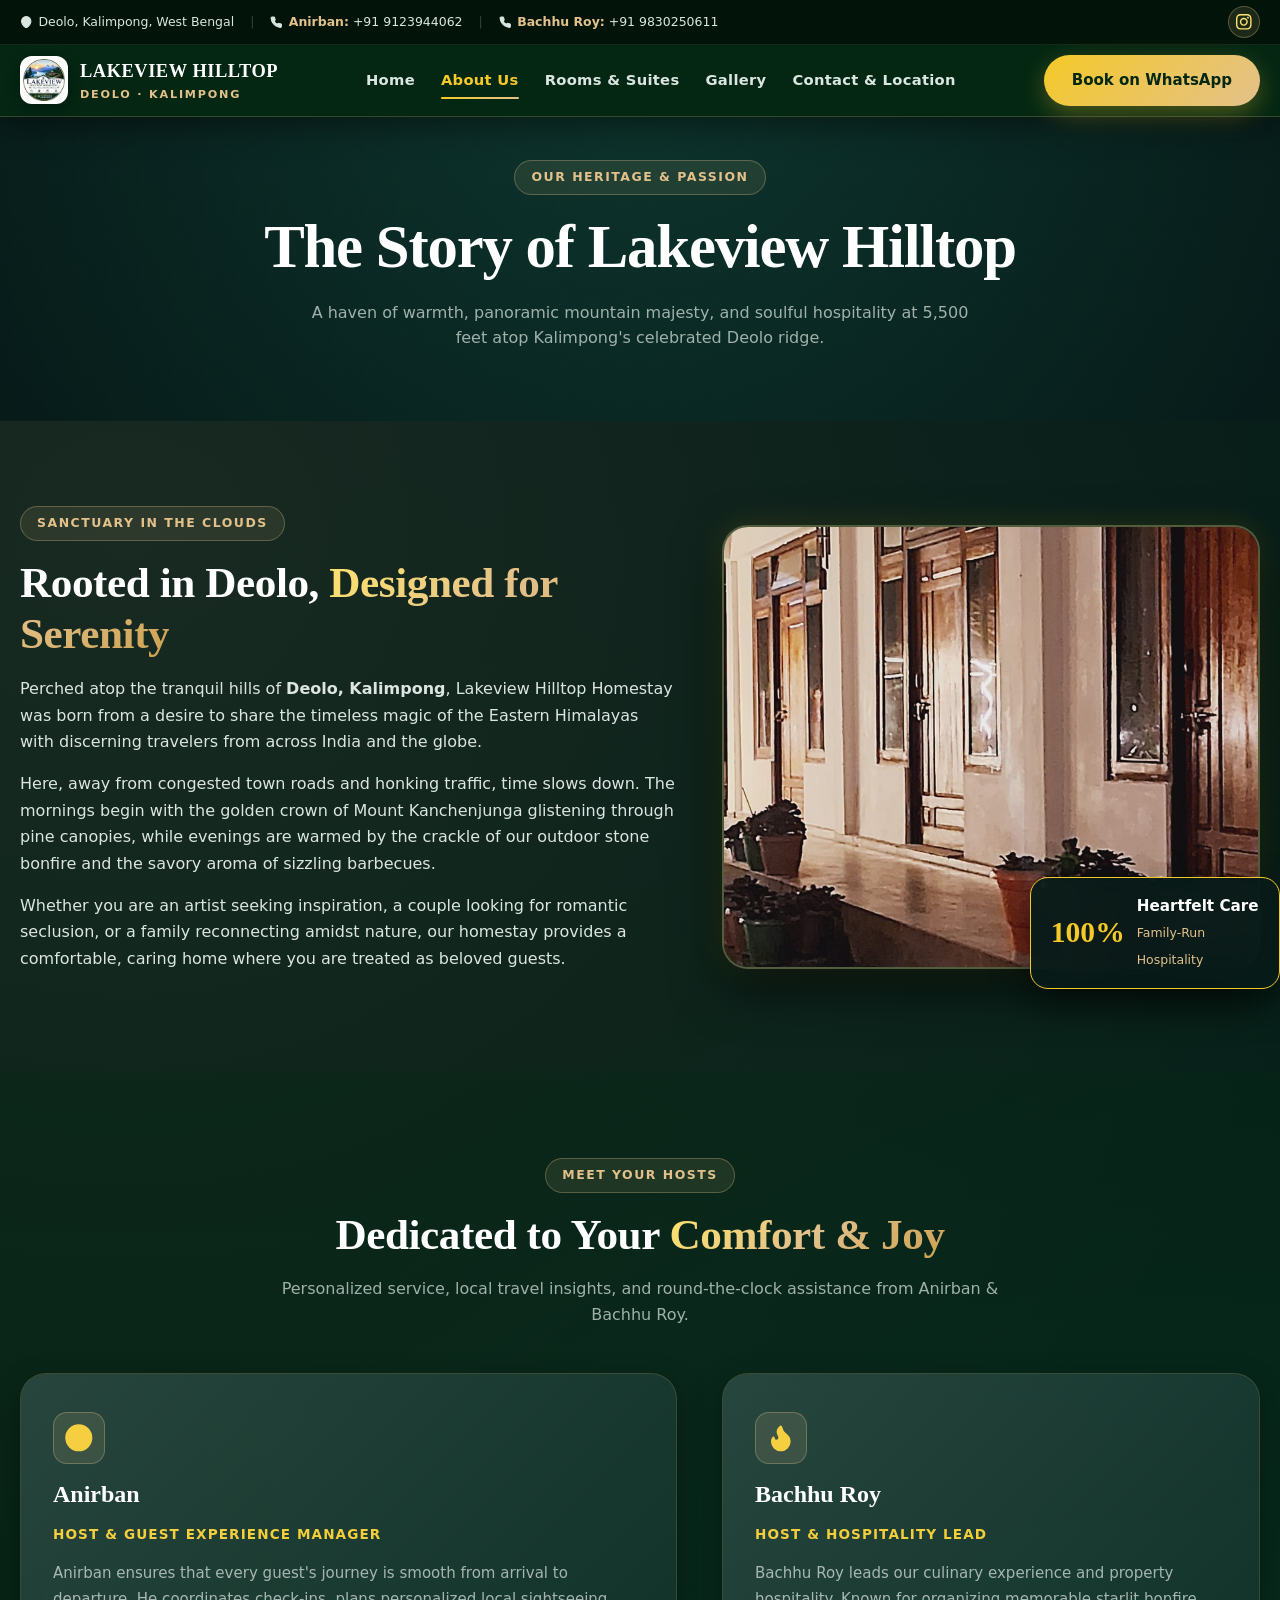
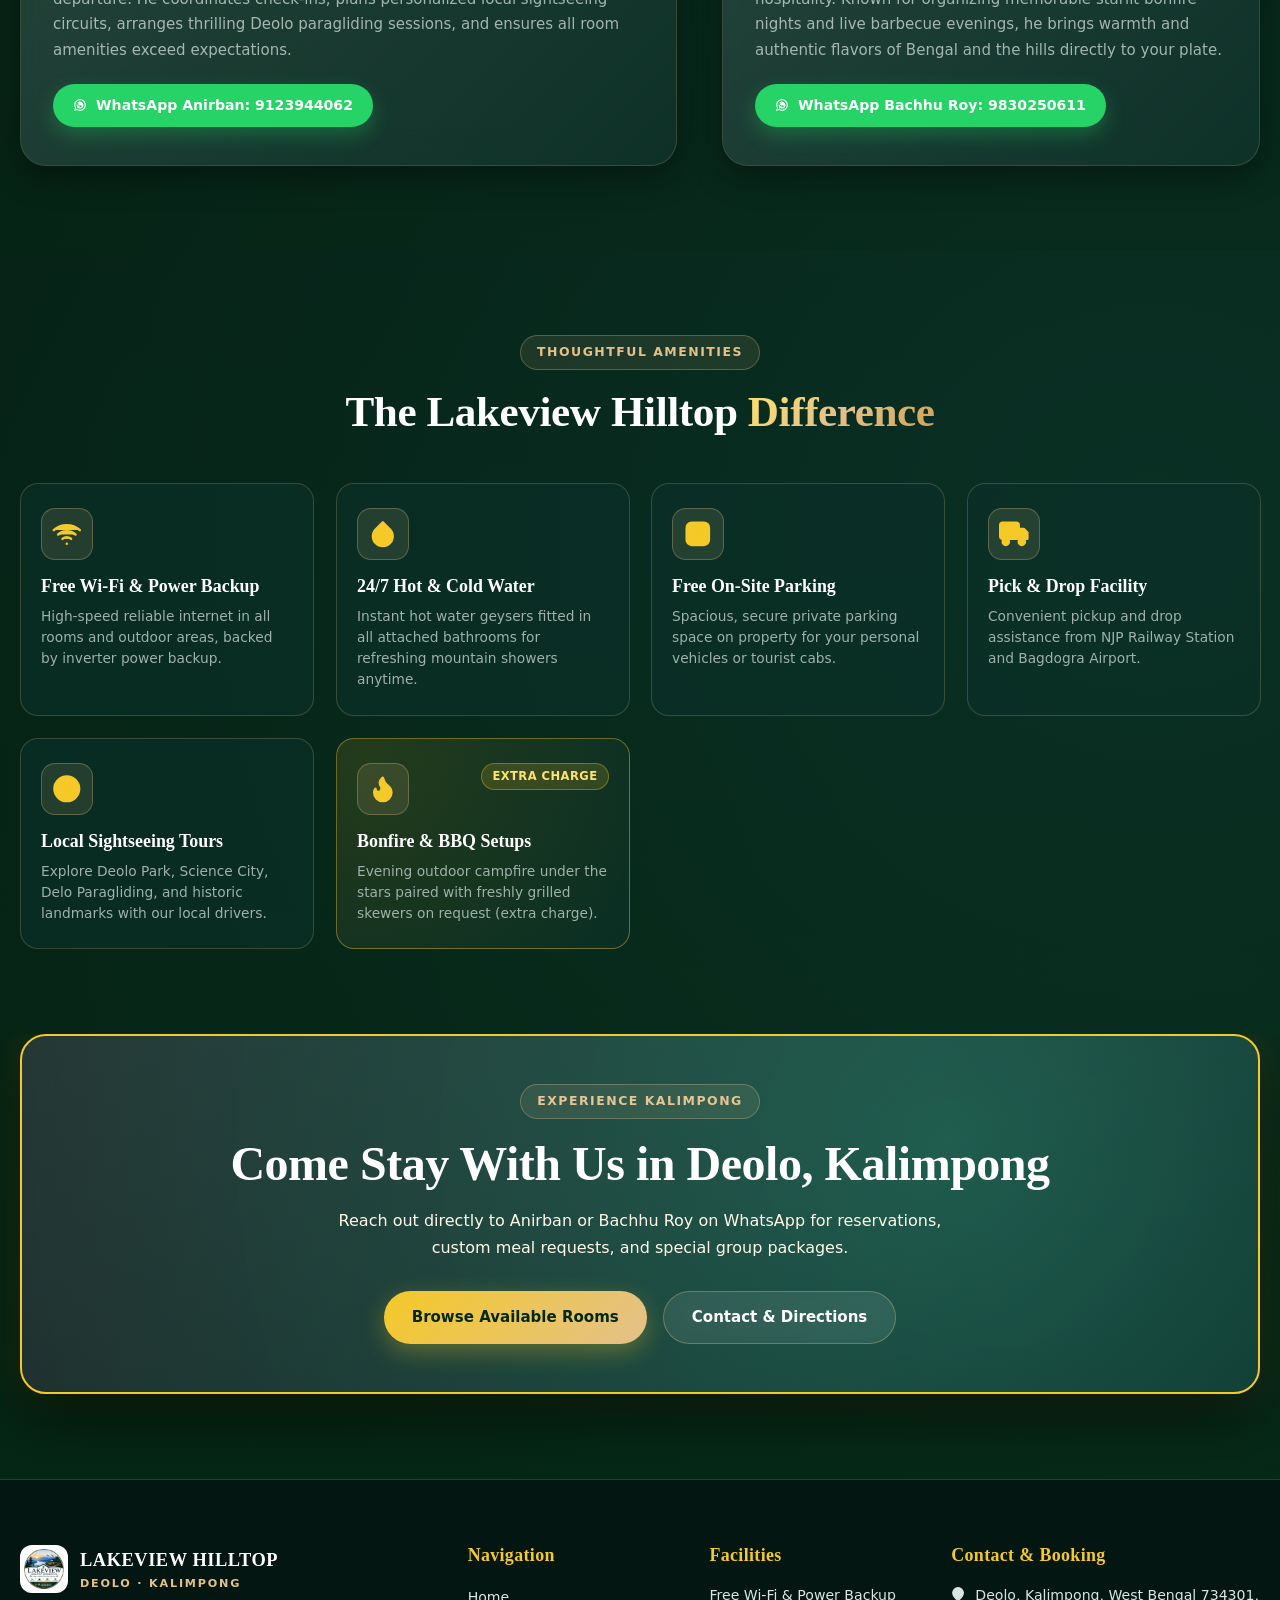
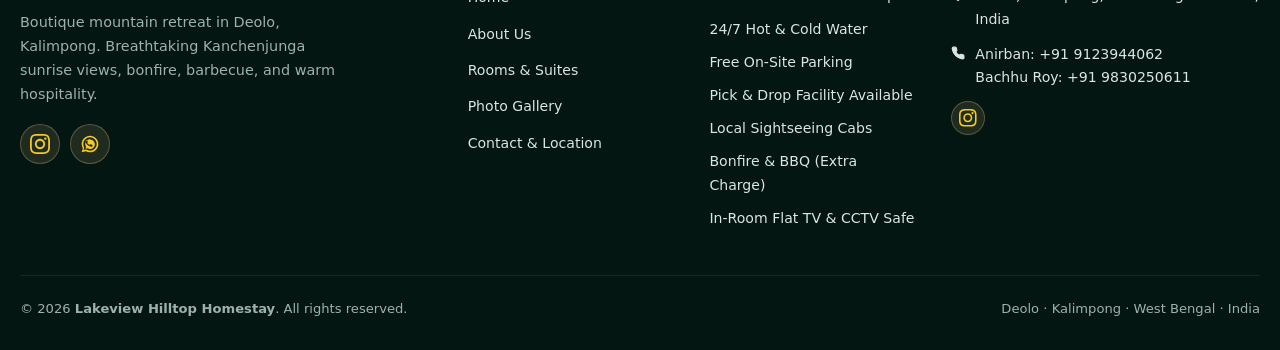
==== commit df6c31ad: "Add files via upload" ====
--- a/about.html
+++ b/about.html
@@ -4,12 +4,108 @@
   <meta charset="UTF-8">
   <meta name="viewport" content="width=device-width, initial-scale=1.0">
   <title>About Us | Lakeview Hilltop Homestay, Deolo Kalimpong</title>
-  <meta name="description" content="Learn about Lakeview Hilltop Homestay in Deolo, Kalimpong. Discover our story, our passion for hospitality, and your gracious hosts Anirban & Bachhu Roy.">
+  <meta name="description" content="Discover the story of Lakeview Hilltop Homestay in Deolo, Kalimpong. Meet your warm hosts Anirban & Bachhu Roy, dedicated to authentic Himalayan hospitality and panoramic Kanchenjunga sunrise views.">
+  <meta name="keywords" content="About Lakeview Hilltop Homestay, Kalimpong homestay hosts, Anirban Kalimpong, Bachhu Roy Kalimpong, Deolo hilltop homestay story, Kalimpong hospitality, Deolo tourism">
+  <meta name="author" content="Lakeview Hilltop Homestay">
+  <meta name="robots" content="index, follow, max-image-preview:large, max-snippet:-1, max-video-preview:-1">
+  <meta name="googlebot" content="index, follow, max-snippet:-1, max-image-preview:large, max-video-preview:-1">
+  <meta name="bingbot" content="index, follow, max-snippet:-1, max-image-preview:large">
   <meta name="theme-color" content="#071b19">
+  <meta name="format-detection" content="telephone=no">
   <link rel="canonical" href="https://lakeviewhilltophomestay.com/about.html">
+
+  <!-- Industry Standard Security Meta -->
+  <meta http-equiv="X-Content-Type-Options" content="nosniff">
+  <meta http-equiv="Content-Security-Policy" content="default-src 'self'; script-src 'self' 'unsafe-inline'; style-src 'self' 'unsafe-inline' https://fonts.googleapis.com; font-src 'self' https://fonts.gstatic.com data:; img-src 'self' data: https:; frame-src 'self' https://www.google.com https://maps.google.com; connect-src 'self'; base-uri 'self'; form-action 'self' https://wa.me;">
+  <meta name="referrer" content="strict-origin-when-cross-origin">
+
+  <!-- Geo & Local SEO Meta -->
+  <meta name="geo.region" content="IN-WB">
+  <meta name="geo.placename" content="Deolo, Kalimpong">
+  <meta name="geo.position" content="27.0867;88.5025">
+  <meta name="ICBM" content="27.0867, 88.5025">
+
+  <!-- Open Graph -->
+  <meta property="og:site_name" content="Lakeview Hilltop Homestay">
+  <meta property="og:locale" content="en_IN">
+  <meta property="og:type" content="website">
+  <meta property="og:url" content="https://lakeviewhilltophomestay.com/about.html">
+  <meta property="og:title" content="About Us | Lakeview Hilltop Homestay, Deolo Kalimpong">
+  <meta property="og:description" content="Meet your welcoming hosts Anirban & Bachhu Roy at Lakeview Hilltop Homestay in Deolo, Kalimpong. Experience genuine mountain hospitality and stunning Kanchenjunga sunrises.">
+  <meta property="og:image" content="https://lakeviewhilltophomestay.com/thumbnail.jpeg">
+  <meta property="og:image:secure_url" content="https://lakeviewhilltophomestay.com/thumbnail.jpeg">
+  <meta property="og:image:width" content="1200">
+  <meta property="og:image:height" content="675">
+  <meta property="og:image:alt" content="Lakeview Hilltop Homestay Overview in Deolo Kalimpong">
+
+  <!-- Twitter Card -->
+  <meta name="twitter:card" content="summary_large_image">
+  <meta name="twitter:title" content="About Us | Lakeview Hilltop Homestay, Deolo Kalimpong">
+  <meta name="twitter:description" content="Discover our passion for authentic Himalayan hospitality and comfortable hilltop living in Kalimpong.">
+  <meta name="twitter:image" content="https://lakeviewhilltophomestay.com/thumbnail.jpeg">
+
+  <!-- Favicon & Manifest -->
   <link rel="icon" type="image/png" href="./assets/logo-web-BcUr0Y2U.png">
-  <script type="module" crossorigin src="./assets/main-BpQVzE6L.js"></script>
-  <link rel="stylesheet" crossorigin href="./assets/main-CaAGxgjf.css">
+  <link rel="apple-touch-icon" href="./assets/logo-web-BcUr0Y2U.png">
+  <link rel="manifest" href="./assets/site-Dvi9AFsn.webmanifest">
+
+  <!-- Preconnects -->
+  <link rel="preconnect" href="https://fonts.googleapis.com">
+  <link rel="preconnect" href="https://fonts.gstatic.com" crossorigin>
+
+  <!-- Schema.org JSON-LD -->
+  <script type="application/ld+json">
+  {
+    "@context": "https://schema.org",
+    "@graph": [
+      {
+        "@type": "BreadcrumbList",
+        "itemListElement": [
+          {
+            "@type": "ListItem",
+            "position": 1,
+            "name": "Home",
+            "item": "https://lakeviewhilltophomestay.com/"
+          },
+          {
+            "@type": "ListItem",
+            "position": 2,
+            "name": "About Us",
+            "item": "https://lakeviewhilltophomestay.com/about.html"
+          }
+        ]
+      },
+      {
+        "@type": "AboutPage",
+        "@id": "https://lakeviewhilltophomestay.com/about.html#webpage",
+        "url": "https://lakeviewhilltophomestay.com/about.html",
+        "name": "About Lakeview Hilltop Homestay",
+        "description": "Information about Lakeview Hilltop Homestay, the founders Anirban and Bachhu Roy, and their hospitality journey in Deolo, Kalimpong.",
+        "isPartOf": {
+          "@type": "WebSite",
+          "url": "https://lakeviewhilltophomestay.com/",
+          "name": "Lakeview Hilltop Homestay"
+        },
+        "about": {
+          "@type": "LodgingBusiness",
+          "name": "Lakeview Hilltop Homestay",
+          "url": "https://lakeviewhilltophomestay.com/",
+          "telephone": ["+919123944062", "+919830250611"],
+          "address": {
+            "@type": "PostalAddress",
+            "streetAddress": "Deolo Hill",
+            "addressLocality": "Kalimpong",
+            "addressRegion": "West Bengal",
+            "postalCode": "734301",
+            "addressCountry": "IN"
+          }
+        }
+      }
+    ]
+  }
+  </script>
+  <script type="module" crossorigin src="./assets/main-CUIAptLh.js"></script>
+  <link rel="stylesheet" crossorigin href="./assets/main-Bt_SEDkq.css">
 </head>
 <body>
 
--- a/assets/main-Bt_SEDkq.css
+++ b/assets/main-Bt_SEDkq.css
@@ -0,0 +1 @@
+@import"https://fonts.googleapis.com/css2?family=Playfair+Display:ital,wght@0,400..900;1,400..900&family=Plus+Jakarta+Sans:wght@300;400;500;600;700;800&display=swap";:root{--pine-900: #052814;--pine-800: #071b19;--pine-700: #0b3028;--pine-600: #104439;--pine-500: #165b4c;--gold-primary: #e3c18b;--gold-bright: #f4c928;--gold-light: #ffe36c;--gold-glow: rgba(244, 201, 40, .35);--gold-muted: rgba(227, 193, 139, .2);--cream-100: #fff9e8;--cream-200: #fbf8f1;--cream-300: #ede8dc;--text-main: #ffffff;--text-body: #dbe5e1;--text-muted: #9fb1aa;--glass-bg: rgba(7, 27, 25, .78);--glass-card: rgba(11, 48, 40, .65);--glass-border: rgba(227, 193, 139, .22);--glass-shine: linear-gradient(135deg, rgba(255, 255, 255, .12), rgba(255, 255, 255, .02));--shadow-sm: 0 4px 12px rgba(0, 0, 0, .25);--shadow-md: 0 12px 30px rgba(0, 0, 0, .35);--shadow-lg: 0 24px 60px rgba(0, 0, 0, .5);--shadow-gold: 0 10px 30px rgba(227, 193, 139, .2);--font-serif: "Playfair Display", Georgia, serif;--font-sans: "Plus Jakarta Sans", system-ui, -apple-system, sans-serif;--transition-smooth: all .35s cubic-bezier(.16, 1, .3, 1);--radius-sm: 10px;--radius-md: 18px;--radius-lg: 26px;--radius-full: 9999px}*,*:before,*:after{box-sizing:border-box;margin:0;padding:0}html{scroll-behavior:smooth;font-size:16px;color-scheme:dark;width:100%;max-width:100%;overflow-x:hidden}body{font-family:var(--font-sans);background-color:var(--pine-800);background-image:radial-gradient(circle at 10% 15%,rgba(227,193,139,.08) 0%,transparent 40%),radial-gradient(circle at 90% 60%,rgba(16,68,57,.4) 0%,transparent 50%),linear-gradient(180deg,#071b19,#052814);color:var(--text-body);line-height:1.65;width:100%;max-width:100%;overflow-x:hidden;position:relative;min-height:100vh;-webkit-font-smoothing:antialiased}section{width:100%;max-width:100%;overflow-x:clip}.svg-icon{display:inline-block;width:1.25em;height:1.25em;vertical-align:-.18em;fill:currentColor;flex-shrink:0}.svg-icon-sm{display:inline-block;width:1em;height:1em;vertical-align:-.12em;fill:currentColor;flex-shrink:0}.svg-icon-md{display:inline-block;width:1.5em;height:1.5em;vertical-align:-.2em;fill:currentColor;flex-shrink:0}.svg-icon-lg{display:inline-block;width:1.85em;height:1.85em;vertical-align:-.22em;fill:currentColor;flex-shrink:0}.svg-icon-xl{display:inline-block;width:2.2em;height:2.2em;vertical-align:-.25em;fill:currentColor;flex-shrink:0}.icon-badge-gold{display:inline-flex;align-items:center;justify-content:center;width:52px;height:52px;border-radius:14px;background:#e3c18b1f;border:1px solid rgba(227,193,139,.3);color:var(--gold-bright);flex-shrink:0;transition:var(--transition-smooth)}.icon-badge-gold:hover{background:var(--gold-bright);color:var(--pine-900);transform:scale(1.06)}.icon-badge-sm{width:38px;height:38px;border-radius:10px}h1,h2,h3,h4,.serif{font-family:var(--font-serif);color:var(--text-main);font-weight:700;line-height:1.2}h1{font-size:clamp(2rem,5vw,3.8rem);letter-spacing:-.02em}h2{font-size:clamp(1.8rem,3.4vw,2.7rem);letter-spacing:-.01em}h3{font-size:clamp(1.25rem,2vw,1.7rem)}p{margin-bottom:1rem}a{color:inherit;text-decoration:none;transition:var(--transition-smooth)}img{max-width:100%;height:auto;display:block}ul{list-style:none}.container{width:min(1240px,calc(100% - 32px));margin-inline:auto;max-width:100%}.container-narrow{width:min(960px,calc(100% - 32px));margin-inline:auto;max-width:100%}.section-padding{padding:85px 0;position:relative;overflow:hidden}@media(max-width:768px){.section-padding{padding:55px 0}}.section-header{text-align:center;max-width:740px;margin:0 auto 45px}.section-tag{display:inline-flex;align-items:center;gap:8px;padding:6px 16px;border-radius:var(--radius-full);background:#e3c18b1a;border:1px solid rgba(227,193,139,.3);color:var(--gold-primary);font-size:.78rem;font-weight:700;letter-spacing:.12em;text-transform:uppercase;margin-bottom:16px}.section-title{margin-bottom:16px}.section-title span.gold-text{color:var(--gold-bright);background:linear-gradient(135deg,#ffe36c,#e3c18b,#cda252);-webkit-background-clip:text;-webkit-text-fill-color:transparent}.section-subtitle{color:var(--text-muted);font-size:1rem;line-height:1.6}.btn{display:inline-flex;align-items:center;justify-content:center;gap:9px;padding:13px 28px;font-family:var(--font-sans);font-size:.94rem;font-weight:700;border-radius:var(--radius-full);cursor:pointer;border:none;transition:var(--transition-smooth);position:relative;overflow:hidden;white-space:nowrap}.btn-primary{background:linear-gradient(135deg,var(--gold-bright),var(--gold-primary));color:var(--pine-900);box-shadow:0 8px 24px #f4c9284d}.btn-primary:hover{transform:translateY(-2px) scale(1.02);box-shadow:0 12px 28px #f4c92873;background:linear-gradient(135deg,#fff0a2,var(--gold-bright))}.btn-secondary{background:#ffffff14;border:1px solid rgba(227,193,139,.35);color:var(--text-main);-webkit-backdrop-filter:blur(8px);backdrop-filter:blur(8px)}.btn-secondary:hover{background:#e3c18b2e;border-color:var(--gold-bright);color:var(--gold-light);transform:translateY(-2px)}.btn-whatsapp{background:#25d366;color:#fff;box-shadow:0 8px 20px #25d3664d}.btn-whatsapp:hover{background:#20ba5a;transform:translateY(-2px);box-shadow:0 12px 28px #25d36673}.badge-extra{display:inline-block;background:#f4c92826;color:var(--gold-light);border:1px solid rgba(244,201,40,.35);font-size:.72rem;font-weight:700;padding:3px 10px;border-radius:var(--radius-full);letter-spacing:.04em;text-transform:uppercase}.ambient-glow{position:absolute;border-radius:50%;filter:blur(80px);pointer-events:none;z-index:0;opacity:.35;max-width:100%;overflow:hidden}@media(max-width:580px){.btn{padding:12px 20px;font-size:.88rem;white-space:normal;text-align:center}}.glow-gold{background:radial-gradient(circle,rgba(227,193,139,.25),transparent 70%)}.glow-pine{background:radial-gradient(circle,rgba(16,68,57,.6),transparent 70%)}.glass-panel{background:var(--glass-card);backdrop-filter:blur(18px);-webkit-backdrop-filter:blur(18px);border:1px solid var(--glass-border);border-radius:var(--radius-lg);box-shadow:var(--shadow-md);position:relative;overflow:hidden;max-width:100%}.glass-panel:before{content:"";position:absolute;top:0;right:0;bottom:0;left:0;background:var(--glass-shine);pointer-events:none}@media(prefers-reduced-motion:reduce){*,*:before,*:after{animation-duration:.001ms!important;animation-iteration-count:1!important;transition-duration:.001ms!important}}.scene-3d{perspective:1200px;perspective-origin:50% 50%}[data-3d-reveal]{opacity:0;transform:perspective(1200px) rotateX(8deg) translateY(24px) translateZ(-20px) scale(.98);filter:blur(2px);transition:opacity .45s ease-out,transform .55s cubic-bezier(.16,1,.3,1),filter .45s ease;will-change:transform,opacity,filter}[data-3d-reveal].is-revealed{opacity:1;transform:perspective(1200px) rotateX(0) translateY(0) translateZ(0) scale(1);filter:blur(0)}[data-3d-reveal][data-delay="100"]{transition-delay:.1s}[data-3d-reveal][data-delay="200"]{transition-delay:.2s}[data-3d-reveal][data-delay="300"]{transition-delay:.3s}[data-3d-reveal][data-delay="400"]{transition-delay:.4s}[data-3d-reveal][data-delay="500"]{transition-delay:.5s}[data-3d-reveal=left]{transform:perspective(1200px) rotateY(-16deg) translate(-45px) translateZ(-30px)}[data-3d-reveal=left].is-revealed{transform:perspective(1200px) rotateY(0) translate(0) translateZ(0)}[data-3d-reveal=right]{transform:perspective(1200px) rotateY(16deg) translate(45px) translateZ(-30px)}[data-3d-reveal=right].is-revealed{transform:perspective(1200px) rotateY(0) translate(0) translateZ(0)}[data-3d-reveal=zoom]{transform:perspective(1200px) translateZ(-100px) scale(.9)}[data-3d-reveal=zoom].is-revealed{transform:perspective(1200px) translateZ(0) scale(1)}.card-3d{position:relative;transform-style:preserve-3d;transform:perspective(1000px) rotateX(var(--rx, 0deg)) rotateY(var(--ry, 0deg)) translateZ(0);transition:transform .25s cubic-bezier(.25,.46,.45,.94),box-shadow .3s ease;will-change:transform}.card-3d:hover{box-shadow:0 25px 50px -12px #000000b3,0 0 35px #e3c18b26}.card-3d-content{transform:translateZ(30px);transition:transform .3s ease}.card-3d:hover .card-3d-content{transform:translateZ(45px)}@keyframes float3D{0%,to{transform:translateY(0) rotate(0)}50%{transform:translateY(-12px) rotate(2deg)}}.float-3d{animation:float3D 6s ease-in-out infinite}.float-3d-delayed{animation:float3D 8s ease-in-out 1.5s infinite}.shimmer-3d{position:relative;overflow:hidden}.shimmer-3d:after{content:"";position:absolute;top:-50%;left:-50%;width:200%;height:200%;background:linear-gradient(60deg,transparent 35%,rgba(255,255,255,.08) 50%,transparent 65%);transform:rotate(30deg) translateY(-100%);transition:transform .8s ease;pointer-events:none}.shimmer-3d:hover:after{transform:rotate(30deg) translateY(100%)}.site-header{position:fixed;top:0;left:0;width:100%;max-width:100%;z-index:1000;background:#052814f2;backdrop-filter:blur(20px);-webkit-backdrop-filter:blur(20px);border-bottom:1px solid rgba(227,193,139,.22);box-shadow:0 8px 30px #00000073;transition:all .35s ease;overflow-x:clip}.topbar-strip{background:#03140afa;border-bottom:1px solid rgba(255,255,255,.08);padding:6px 0;font-size:.78rem;color:var(--text-muted);width:100%;overflow-x:clip}.topbar-inner{display:flex;align-items:center;justify-content:space-between;gap:12px;width:min(1240px,calc(100% - 32px));margin:0 auto}.topbar-left{display:flex;align-items:center;gap:16px;flex-wrap:wrap}.topbar-item{display:inline-flex;align-items:center;gap:6px;color:#dbe5e1;transition:color .25s ease;white-space:nowrap}.topbar-item:hover{color:var(--gold-bright)}.topbar-item strong{color:var(--gold-primary);font-weight:700}.topbar-divider{color:#fff3}.topbar-right{display:flex;align-items:center;gap:10px;flex-shrink:0}.topbar-insta-btn{display:inline-flex;align-items:center;justify-content:center;width:32px;height:32px;border-radius:50%;background:#e3c18b1f;border:1px solid rgba(227,193,139,.3);color:var(--gold-light);transition:all .25s ease;flex-shrink:0}.topbar-insta-btn:hover{background:var(--gold-bright);color:var(--pine-900);border-color:var(--gold-bright);transform:translateY(-2px) scale(1.08)}.main-nav-strip{padding:10px 0;width:100%}.nav-container{display:flex;align-items:center;justify-content:space-between;gap:16px;width:min(1240px,calc(100% - 32px));margin:0 auto}.nav-brand{display:flex;align-items:center;gap:12px;text-decoration:none;flex-shrink:0}.nav-logo-img{width:48px!important;height:48px!important;max-width:48px!important;max-height:48px!important;object-fit:contain;border-radius:12px;background:#fff;padding:3px;box-shadow:0 4px 14px #0000004d;flex-shrink:0}.nav-brand-text{display:flex;flex-direction:column}.nav-brand-title{font-family:var(--font-serif);font-size:1.15rem;font-weight:700;color:#fff;letter-spacing:.03em;white-space:nowrap}.nav-brand-sub{font-size:.7rem;font-weight:600;letter-spacing:.16em;color:var(--gold-primary);text-transform:uppercase;white-space:nowrap}.nav-menu-desktop{display:flex;align-items:center;gap:26px}.nav-link{position:relative;font-size:.92rem;font-weight:600;color:var(--text-body);letter-spacing:.02em;padding:6px 0;transition:color .3s ease}.nav-link:after{content:"";position:absolute;bottom:0;left:0;width:0;height:2px;background:linear-gradient(90deg,var(--gold-bright),var(--gold-primary));transition:width .3s cubic-bezier(.16,1,.3,1);border-radius:2px}.nav-link:hover,.nav-link.active{color:var(--gold-bright)}.nav-link:hover:after,.nav-link.active:after{width:100%}.nav-actions{display:flex;align-items:center;gap:12px;flex-shrink:0}.nav-toggle-btn{display:none;width:44px;height:44px;border-radius:10px;background:#e3c18b1f;border:1px solid rgba(227,193,139,.35);cursor:pointer;flex-direction:column;align-items:center;justify-content:center;gap:5px;padding:0;z-index:1100;transition:all .3s ease;flex-shrink:0}.nav-toggle-btn:hover{background:#e3c18b40;border-color:var(--gold-bright)}.hamburger-bar{width:22px;height:2.5px;background-color:var(--gold-light);border-radius:3px;transition:transform .35s cubic-bezier(.16,1,.3,1),opacity .35s ease;transform-origin:center}.mobile-menu-overlay{position:fixed;top:0;right:0;bottom:0;left:0;width:100%;max-width:100%;height:100dvh;max-height:100dvh;z-index:2000;background:radial-gradient(circle at 80% 20%,#165b4ce6,#071b19fa 70%,#052814);backdrop-filter:blur(28px);-webkit-backdrop-filter:blur(28px);display:flex;flex-direction:column;justify-content:space-between;padding:16px 20px 20px;opacity:0;visibility:hidden;pointer-events:none;transform:scale(1.03);transition:opacity .4s cubic-bezier(.16,1,.3,1),visibility .4s ease,transform .4s cubic-bezier(.16,1,.3,1);overflow-y:auto;overflow-x:hidden;-webkit-overflow-scrolling:touch}.mobile-menu-overlay.is-open{opacity:1;visibility:visible;pointer-events:auto;transform:scale(1)}.mobile-menu-overlay.is-closing{opacity:0;visibility:visible;pointer-events:none;transform:scale(.96) translateY(-12px);transition:opacity .35s cubic-bezier(.32,0,.67,0),visibility .35s ease,transform .35s cubic-bezier(.32,0,.67,0)}.mobile-menu-header{display:flex;align-items:center;justify-content:space-between;padding-bottom:12px;border-bottom:1px solid rgba(227,193,139,.2);flex-shrink:0}.mobile-close-btn{width:40px;height:40px;border-radius:50%;background:#e3c18b26;border:1px solid var(--gold-bright);color:var(--gold-bright);display:flex;align-items:center;justify-content:center;cursor:pointer;font-size:1.5rem;line-height:1;transition:all .3s cubic-bezier(.34,1.56,.64,1);flex-shrink:0}.mobile-close-btn:hover{background:var(--gold-bright);color:var(--pine-900);transform:rotate(90deg) scale(1.08)}.mobile-menu-links{display:flex;flex-direction:column;gap:10px;margin:12px 0;padding:6px 0;perspective:1000px}.mobile-menu-item{opacity:0;transform:perspective(800px) rotateX(25deg) translateY(24px);transition:opacity .35s ease,transform .4s cubic-bezier(.16,1,.3,1)}.mobile-menu-overlay.is-open .mobile-menu-item:nth-child(1){transition-delay:.08s;opacity:1;transform:rotateX(0) translateY(0)}.mobile-menu-overlay.is-open .mobile-menu-item:nth-child(2){transition-delay:.14s;opacity:1;transform:rotateX(0) translateY(0)}.mobile-menu-overlay.is-open .mobile-menu-item:nth-child(3){transition-delay:.2s;opacity:1;transform:rotateX(0) translateY(0)}.mobile-menu-overlay.is-open .mobile-menu-item:nth-child(4){transition-delay:.26s;opacity:1;transform:rotateX(0) translateY(0)}.mobile-menu-overlay.is-open .mobile-menu-item:nth-child(5){transition-delay:.32s;opacity:1;transform:rotateX(0) translateY(0)}.mobile-menu-overlay.is-closing .mobile-menu-item{opacity:0;transform:perspective(800px) rotateX(-20deg) translateY(-16px);transition:opacity .25s ease,transform .28s cubic-bezier(.32,0,.67,0)}.mobile-nav-link{font-family:var(--font-serif);font-size:clamp(1.15rem,3.2vh,1.5rem);color:#fff;font-weight:700;display:flex;align-items:center;justify-content:space-between;border-bottom:1px solid rgba(255,255,255,.07);padding-bottom:8px}.mobile-nav-link span.num{font-family:var(--font-sans);font-size:.8rem;font-weight:700;color:var(--gold-bright)}.mobile-nav-link:hover,.mobile-nav-link.active{color:var(--gold-light);transform:translate(6px)}.mobile-menu-footer{display:flex;flex-direction:column;gap:10px;border-top:1px solid rgba(227,193,139,.2);padding-top:12px;margin-top:auto;flex-shrink:0}.mobile-contacts-row{display:flex;flex-wrap:wrap;align-items:center;gap:8px}.mobile-contact-pill{display:inline-flex;align-items:center;gap:6px;padding:6px 12px;border-radius:var(--radius-full);background:#ffffff14;border:1px solid rgba(227,193,139,.3);font-size:.74rem;color:#fff;font-weight:600}.mobile-contact-pill:hover{background:var(--gold-bright);color:var(--pine-900)}.mobile-insta-icon-btn{display:inline-flex;align-items:center;justify-content:center;width:32px;height:32px;border-radius:50%;background:#e3c18b26;border:1px solid var(--gold-bright);color:var(--gold-bright);transition:all .25s ease;flex-shrink:0}.mobile-insta-icon-btn:hover{background:var(--gold-bright);color:var(--pine-900);transform:scale(1.1)}@media(max-width:1024px){.nav-menu-desktop,.nav-actions .btn-primary{display:none!important}.nav-toggle-btn{display:flex!important}}@media(max-width:768px){.topbar-left .topbar-divider{display:none}.topbar-strip{font-size:.72rem;padding:4px 0}.topbar-left{gap:8px}}@media(max-width:540px){.topbar-left .topbar-item:first-child{display:none}}@media(max-width:420px){.topbar-left .topbar-item:last-child{display:none}.nav-brand-title{font-size:.96rem}.nav-brand-sub{font-size:.6rem}.nav-logo-img{width:40px!important;height:40px!important}.nav-toggle-btn{width:40px;height:40px}}.hero-slider-section{position:relative;width:100%;min-height:100vh;display:flex;align-items:center;overflow:hidden;padding-top:130px;background-color:var(--pine-800)}.slider-container{position:absolute;top:0;right:0;bottom:0;left:0;width:100%;height:100%}.slide-item{position:absolute;top:0;right:0;bottom:0;left:0;width:100%;height:100%;opacity:0;visibility:hidden;transition:opacity 1s cubic-bezier(.16,1,.3,1),visibility 1s ease;z-index:1}.slide-item.is-active{opacity:1;visibility:visible;z-index:2}.slide-bg-img{position:absolute;top:0;right:0;bottom:0;left:0;width:100%;height:100%;object-fit:cover;object-position:center;transform:scale(1.08);transition:transform 7s ease-out;z-index:1}.slide-item.is-active .slide-bg-img{transform:scale(1)}.slide-overlay{position:absolute;top:0;right:0;bottom:0;left:0;background:radial-gradient(circle at 60% 40%,#071b1959,#052814e0),linear-gradient(180deg,rgba(5,25,15,.75) 0%,transparent 35%,rgba(5,40,20,.95) 100%);z-index:2}.slide-content-wrap{position:relative;z-index:10;width:min(1280px,92%);margin:0 auto;padding:40px 0 70px;display:flex;flex-direction:column;justify-content:center;min-height:calc(100vh - 140px)}.slide-text-box{max-width:820px}.slide-badge{display:inline-flex;align-items:center;gap:10px;padding:7px 18px;border-radius:var(--radius-full);background:#071b19d9;border:1px solid var(--gold-bright);-webkit-backdrop-filter:blur(12px);backdrop-filter:blur(12px);color:var(--gold-light);font-size:.82rem;font-weight:700;letter-spacing:.15em;text-transform:uppercase;margin-bottom:20px;opacity:0;transform:perspective(600px) rotateX(20deg) translateY(25px);transition:opacity .8s ease .25s,transform .8s cubic-bezier(.16,1,.3,1) .25s}.slide-title{font-size:clamp(2.3rem,5.2vw,4.4rem);font-family:var(--font-serif);line-height:1.15;margin-bottom:20px;text-shadow:0 4px 20px rgba(0,0,0,.8);opacity:0;transform:perspective(800px) rotateX(25deg) translateY(30px);transition:opacity .85s ease .35s,transform .85s cubic-bezier(.16,1,.3,1) .35s}.slide-title span.accent{color:var(--gold-bright);display:block}.slide-desc{font-size:clamp(1rem,1.6vw,1.2rem);color:var(--cream-100);line-height:1.68;max-width:650px;margin-bottom:32px;text-shadow:0 3px 12px rgba(0,0,0,.85);opacity:0;transform:perspective(600px) translateY(20px);transition:opacity .85s ease .5s,transform .85s cubic-bezier(.16,1,.3,1) .5s}.slide-cta-group{display:flex;flex-wrap:wrap;gap:16px;align-items:center;opacity:0;transform:translateY(20px);transition:opacity .85s ease .65s,transform .85s cubic-bezier(.16,1,.3,1) .65s}.slide-item.is-active .slide-badge,.slide-item.is-active .slide-title,.slide-item.is-active .slide-desc,.slide-item.is-active .slide-cta-group{opacity:1;transform:rotateX(0) translateY(0)}.slider-arrow{position:absolute;top:55%;transform:translateY(-50%);z-index:20;width:52px;height:52px;border-radius:50%;background:#071b19b3;border:1px solid rgba(227,193,139,.35);color:var(--gold-primary);display:flex;align-items:center;justify-content:center;cursor:pointer;-webkit-backdrop-filter:blur(10px);backdrop-filter:blur(10px);transition:all .35s cubic-bezier(.16,1,.3,1);font-size:1.8rem;line-height:1}.slider-arrow:hover{background:var(--gold-bright);color:var(--pine-900);border-color:var(--gold-bright);transform:translateY(-50%) scale(1.1);box-shadow:0 0 25px #f4c92880}.slider-arrow.arrow-prev{left:24px}.slider-arrow.arrow-next{right:24px}.slider-pagination{position:absolute;bottom:35px;left:50%;transform:translate(-50%);z-index:20;display:flex;align-items:center;gap:12px;background:#071b19b3;padding:8px 18px;border-radius:var(--radius-full);border:1px solid rgba(227,193,139,.2);-webkit-backdrop-filter:blur(12px);backdrop-filter:blur(12px)}.slider-dot{width:12px;height:12px;border-radius:50%;background:#ffffff4d;cursor:pointer;border:none;transition:all .4s cubic-bezier(.16,1,.3,1)}.slider-dot.is-active{width:32px;border-radius:8px;background:linear-gradient(90deg,var(--gold-bright),var(--gold-primary));box-shadow:0 0 12px #f4c92880}@media(max-width:768px){.hero-slider-section{padding-top:115px}.slider-arrow{display:none}.slide-content-wrap{padding:20px 0 50px}.slider-pagination{bottom:20px}}.booking-strip-wrap{position:relative;z-index:30;margin-top:-45px;margin-bottom:30px;width:100%}.booking-strip-card{background:#071b19f0;backdrop-filter:blur(24px);-webkit-backdrop-filter:blur(24px);border:1px solid var(--gold-muted);border-radius:var(--radius-lg);padding:22px 28px;box-shadow:0 20px 45px -10px #0009,0 0 30px #e3c18b1f;width:100%}.booking-form-grid{display:grid;grid-template-columns:repeat(auto-fit,minmax(180px,1fr)) auto;gap:16px;align-items:flex-end;width:100%}.form-field{display:flex;flex-direction:column;gap:6px;width:100%}.form-field label{font-size:.76rem;font-weight:700;color:var(--gold-primary);text-transform:uppercase;letter-spacing:.08em;display:flex;align-items:center;gap:6px}.form-input,.form-select{background:#ffffff0f;border:1px solid rgba(227,193,139,.3);border-radius:var(--radius-sm);padding:11px 12px;color:#fff;font-family:var(--font-sans);font-size:.9rem;outline:none;transition:all .3s ease;width:100%}.form-input:focus,.form-select:focus{border-color:var(--gold-bright);box-shadow:0 0 0 3px #f4c92833;background:#ffffff1a}.form-select option{background:var(--pine-800);color:#fff}.about-grid{display:grid;grid-template-columns:1.1fr .9fr;gap:45px;align-items:center;width:100%}.about-visual-stack{position:relative;width:100%}.about-main-img-frame{border-radius:var(--radius-lg);overflow:hidden;border:2px solid rgba(227,193,139,.35);box-shadow:0 20px 50px #0009,0 0 30px #f4c92826;background:var(--pine-900);width:100%}.about-main-img-frame img{width:100%;height:440px;object-fit:cover;object-position:center;transition:transform .6s ease;display:block}.about-main-img-frame:hover img{transform:scale(1.03)}.about-floating-card{position:absolute;bottom:-20px;right:-20px;background:#071b19f0;-webkit-backdrop-filter:blur(16px);backdrop-filter:blur(16px);border:1px solid var(--gold-bright);padding:16px 20px;border-radius:var(--radius-md);box-shadow:0 15px 35px #00000080;display:flex;align-items:center;gap:12px;max-width:250px;z-index:5}.about-floating-badge{font-size:1.85rem;color:var(--gold-bright);font-family:var(--font-serif);font-weight:800;line-height:1}.about-feature-pills{display:flex;flex-wrap:wrap;gap:10px;margin:22px 0}.feature-pill{display:inline-flex;align-items:center;gap:7px;padding:7px 14px;border-radius:var(--radius-full);background:#e3c18b1a;border:1px solid rgba(227,193,139,.25);font-size:.82rem;font-weight:600;color:var(--cream-100)}.rooms-grid{display:grid;grid-template-columns:repeat(auto-fit,minmax(320px,1fr));gap:28px;width:100%}.room-card{background:var(--glass-card);border:1px solid var(--glass-border);border-radius:var(--radius-lg);overflow:hidden;box-shadow:var(--shadow-md);display:flex;flex-direction:column;transition:transform .4s cubic-bezier(.16,1,.3,1),box-shadow .4s ease,border-color .4s ease;width:100%}.room-card:hover{transform:translateY(-6px);box-shadow:0 20px 45px #0009,0 0 25px #e3c18b26;border-color:var(--gold-bright)}.room-media{position:relative;aspect-ratio:16/10;overflow:hidden;background:var(--pine-900);width:100%}.room-media img{width:100%;height:100%;object-fit:cover;object-position:center;transition:transform .6s ease}.room-card:hover .room-media img{transform:scale(1.07)}.room-price-badge{position:absolute;top:14px;right:14px;background:#071b19e6;-webkit-backdrop-filter:blur(12px);backdrop-filter:blur(12px);border:1px solid var(--gold-bright);padding:5px 12px;border-radius:var(--radius-full);color:var(--gold-light);font-weight:800;font-size:.82rem;z-index:2}.room-body{padding:22px 24px;display:flex;flex-direction:column;flex-grow:1}.room-title{font-size:1.35rem;margin-bottom:8px;color:#fff}.room-specs{display:flex;flex-wrap:wrap;gap:10px;margin:12px 0 16px;padding:10px 0;border-top:1px solid rgba(255,255,255,.08);border-bottom:1px solid rgba(255,255,255,.08);font-size:.82rem;color:var(--text-muted)}.room-spec-item{display:inline-flex;align-items:center;gap:5px}.room-amenities-tags{display:flex;flex-wrap:wrap;gap:7px;margin-bottom:20px}.amenity-tag{background:#ffffff0f;padding:4px 9px;border-radius:6px;font-size:.76rem;color:var(--cream-200);display:inline-flex;align-items:center;gap:5px}.room-actions{margin-top:auto;display:flex;gap:10px}.facilities-grid{display:grid;grid-template-columns:repeat(auto-fill,minmax(250px,1fr));gap:22px;width:100%}.facility-card{background:var(--glass-card);border:1px solid var(--glass-border);border-radius:var(--radius-md);padding:24px 20px;text-align:left;transition:transform .35s ease,border-color .35s ease,background .35s ease;position:relative;overflow:hidden;width:100%}.facility-card:hover{transform:translateY(-5px);border-color:var(--gold-bright);background:#1044398c}.facility-header-row{display:flex;align-items:center;justify-content:space-between;margin-bottom:16px}.facility-title{font-size:1.12rem;margin-bottom:8px;color:#fff}.facility-desc{font-size:.86rem;color:var(--text-muted);line-height:1.55;margin-bottom:0}.facility-highlight{border-color:#f4c92866;background:radial-gradient(circle at 10% 10%,#f4c9281f,#0b3028b3)}.experiences-grid{display:grid;grid-template-columns:repeat(auto-fit,minmax(300px,1fr));gap:26px;width:100%}.experience-card{position:relative;border-radius:var(--radius-lg);overflow:hidden;height:360px;border:1px solid rgba(227,193,139,.25);box-shadow:var(--shadow-lg);display:flex;flex-direction:column;justify-content:flex-end;padding:26px;width:100%}.experience-bg-img{position:absolute;top:0;right:0;bottom:0;left:0;width:100%;height:100%;object-fit:cover;transition:transform .7s cubic-bezier(.16,1,.3,1);z-index:1}.experience-overlay{position:absolute;top:0;right:0;bottom:0;left:0;background:linear-gradient(180deg,transparent 20%,rgba(7,27,25,.75) 60%,rgba(5,40,20,.98) 100%);z-index:2}.experience-card:hover .experience-bg-img{transform:scale(1.08)}.experience-content{position:relative;z-index:3}.experience-title{font-size:1.5rem;margin-bottom:8px}.experience-desc{font-size:.88rem;color:var(--cream-100);margin-bottom:14px}.gallery-filter-bar{display:flex;justify-content:center;flex-wrap:wrap;gap:8px;margin-bottom:30px;width:100%}.gallery-filter-btn{padding:8px 18px;border-radius:var(--radius-full);background:#ffffff0f;border:1px solid rgba(227,193,139,.25);color:var(--text-body);font-size:.84rem;font-weight:600;cursor:pointer;transition:all .3s ease}.gallery-filter-btn:hover,.gallery-filter-btn.active{background:var(--gold-bright);color:var(--pine-900);border-color:var(--gold-bright);box-shadow:0 4px 15px #f4c92859}.gallery-collage-grid{display:grid;grid-template-columns:repeat(auto-fill,minmax(290px,1fr));gap:20px;width:100%}.gallery-item{position:relative;border-radius:var(--radius-md);overflow:hidden;cursor:pointer;aspect-ratio:16/11;border:1px solid rgba(227,193,139,.25);background:var(--pine-900);box-shadow:0 10px 25px #00000059;transition:transform .4s cubic-bezier(.16,1,.3,1),box-shadow .4s ease,border-color .4s ease;width:100%}.gallery-item:hover{transform:translateY(-5px) scale(1.015);border-color:var(--gold-bright);box-shadow:0 18px 35px #0000008c,0 0 22px #f4c92833}.gallery-item img{width:100%;height:100%;object-fit:cover;object-position:center;transition:transform .6s cubic-bezier(.16,1,.3,1);display:block}.gallery-item:hover img{transform:scale(1.07)}.gallery-item-hover{position:absolute;top:0;right:0;bottom:0;left:0;background:linear-gradient(180deg,#071b1926,#052814e0);display:flex;flex-direction:column;justify-content:flex-end;padding:18px;opacity:0;transition:opacity .35s ease;z-index:2}.gallery-item:hover .gallery-item-hover{opacity:1}.gallery-zoom-badge{position:absolute;top:14px;right:14px;width:36px;height:36px;border-radius:50%;background:#071b19d9;border:1px solid var(--gold-bright);color:var(--gold-bright);display:flex;align-items:center;justify-content:center;box-shadow:0 4px 12px #0006}.gallery-item-tag{font-size:.72rem;font-weight:700;color:var(--gold-bright);text-transform:uppercase;letter-spacing:.1em;margin-bottom:4px}.gallery-item-title{font-size:1.05rem;color:#fff;font-family:var(--font-serif);line-height:1.25}.lightbox-modal{position:fixed;top:0;right:0;bottom:0;left:0;z-index:3000;background:#03120cf7;backdrop-filter:blur(28px);-webkit-backdrop-filter:blur(28px);display:flex;align-items:center;justify-content:center;opacity:0;visibility:hidden;pointer-events:none;transition:opacity .35s ease,visibility .35s ease;width:100%;max-width:100%;height:100dvh}.lightbox-modal.is-active{opacity:1;visibility:visible;pointer-events:auto}.lightbox-img-wrapper{max-width:min(90vw,94%);max-height:85vh;position:relative;display:flex;flex-direction:column;align-items:center}.lightbox-img{max-width:min(90vw,94%);max-height:75vh;object-fit:contain;border-radius:var(--radius-md);border:1px solid rgba(227,193,139,.4);box-shadow:0 30px 80px #000000e6}.lightbox-caption{text-align:center;margin-top:14px;color:var(--cream-100);font-size:1.05rem;font-family:var(--font-serif);font-weight:600}.lightbox-close-btn{position:absolute;top:20px;right:20px;width:44px;height:44px;border-radius:50%;background:#e3c18b26;border:1px solid var(--gold-bright);color:var(--gold-bright);display:flex;align-items:center;justify-content:center;cursor:pointer;transition:all .3s ease;z-index:10}.lightbox-close-btn:hover{background:var(--gold-bright);color:var(--pine-900);transform:rotate(90deg)}.lightbox-nav-btn{position:absolute;top:50%;transform:translateY(-50%);width:48px;height:48px;border-radius:50%;background:#071b19d9;border:1px solid rgba(227,193,139,.4);color:var(--gold-bright);display:flex;align-items:center;justify-content:center;cursor:pointer;transition:all .3s ease;z-index:10}.lightbox-nav-btn.prev{left:20px}.lightbox-nav-btn.next{right:20px}.lightbox-nav-btn:hover{background:var(--gold-bright);color:var(--pine-900);transform:translateY(-50%) scale(1.08)}.testimonials-grid{display:grid;grid-template-columns:repeat(auto-fit,minmax(290px,1fr));gap:24px;width:100%}.testimonial-card{background:var(--glass-card);border:1px solid var(--glass-border);border-radius:var(--radius-lg);padding:28px 24px;box-shadow:var(--shadow-md);position:relative;width:100%}.stars-rating{display:flex;gap:4px;color:var(--gold-bright);margin-bottom:14px}.testimonial-text{font-style:italic;font-size:.94rem;line-height:1.68;color:var(--cream-100);margin-bottom:20px}.reviewer-meta{display:flex;align-items:center;gap:12px}.reviewer-avatar{width:42px;height:42px;border-radius:50%;background:linear-gradient(135deg,var(--gold-bright),var(--pine-600));display:flex;align-items:center;justify-content:center;font-weight:800;color:#fff;flex-shrink:0}.reviewer-name{font-weight:700;color:#fff;font-size:.94rem}.reviewer-location{font-size:.78rem;color:var(--text-muted)}.attractions-grid{display:grid;grid-template-columns:repeat(auto-fit,minmax(260px,1fr));gap:20px;width:100%}.attraction-card{background:var(--glass-card);border:1px solid var(--glass-border);border-radius:var(--radius-md);padding:22px;transition:transform .3s ease;width:100%}.attraction-card:hover{transform:translateY(-4px);border-color:var(--gold-primary)}.attraction-dist{font-size:.74rem;font-weight:700;color:var(--gold-bright);text-transform:uppercase;margin-bottom:6px;display:flex;align-items:center;gap:5px}.attraction-title{font-size:1.15rem;margin-bottom:8px}.booking-cta-banner{background:radial-gradient(circle at 75% 30%,#165b4cd9,#071b19fa);border:2px solid var(--gold-bright);border-radius:var(--radius-lg);padding:48px 36px;text-align:center;position:relative;overflow:hidden;box-shadow:0 20px 60px #0009,0 0 40px #f4c92826;width:100%}.cta-contacts-wrap{display:flex;justify-content:center;flex-wrap:wrap;gap:16px;margin-top:26px;width:100%}.cta-contact-btn{display:inline-flex;align-items:center;gap:10px;padding:14px 24px;border-radius:var(--radius-full);background:#ffffff14;border:1px solid rgba(227,193,139,.4);color:#fff;font-size:.94rem;font-weight:700;-webkit-backdrop-filter:blur(10px);backdrop-filter:blur(10px);transition:all .3s ease;white-space:nowrap}.cta-contact-btn:hover{background:var(--gold-bright);color:var(--pine-900);border-color:var(--gold-bright);transform:translateY(-3px);box-shadow:0 10px 25px #f4c92866}.wa-badge-icon{width:26px;height:26px;border-radius:50%;background:#25d366;display:flex;align-items:center;justify-content:center;color:#fff;flex-shrink:0}.site-footer{background:#041611;border-top:1px solid rgba(227,193,139,.2);padding:65px 0 30px;position:relative;width:100%;overflow-x:clip}.footer-grid{display:grid;grid-template-columns:2fr 1fr 1fr 1.5fr;gap:36px;margin-bottom:45px;width:100%}.footer-brand p{color:var(--text-muted);font-size:.9rem;line-height:1.68;margin-top:14px;max-width:320px}.footer-col-title{font-family:var(--font-serif);font-size:1.12rem;color:var(--gold-bright);margin-bottom:18px;letter-spacing:.02em}.footer-links-list{display:flex;flex-direction:column;gap:10px}.footer-link{color:var(--text-body);font-size:.88rem;transition:color .25s ease,transform .25s ease;display:inline-flex;align-items:center;gap:6px}.footer-link:hover{color:var(--gold-light);transform:translate(4px)}.footer-contact-item{display:flex;align-items:flex-start;gap:10px;color:var(--text-body);font-size:.88rem;margin-bottom:12px}.footer-social-links{display:flex;gap:10px;margin-top:18px}.social-circle-btn{width:40px;height:40px;border-radius:50%;background:#e3c18b1f;border:1px solid rgba(227,193,139,.3);display:flex;align-items:center;justify-content:center;color:var(--gold-bright);transition:all .3s ease}.social-circle-btn:hover{background:var(--gold-bright);color:var(--pine-900);transform:translateY(-2px) scale(1.08);box-shadow:0 6px 18px #f4c92859}.footer-bottom{display:flex;align-items:center;justify-content:space-between;flex-wrap:wrap;gap:14px;padding-top:22px;border-top:1px solid rgba(255,255,255,.08);font-size:.82rem;color:var(--text-muted);width:100%}.subpage-hero{position:relative;padding:160px 0 70px;background:radial-gradient(circle at 50% 10%,#165b4c66,#071b19f2),linear-gradient(180deg,#071b19b3,#071b19);text-align:center;overflow:hidden;width:100%}.subpage-hero:before{content:"";position:absolute;top:0;right:0;bottom:0;left:0;background-image:radial-gradient(circle,rgba(227,193,139,.08) 1px,transparent 1px);background-size:32px 32px;opacity:.6}.subpage-hero.gallery-hero{padding:125px 0 32px}.gallery-section-padding{padding:28px 0 70px}@media(max-width:900px){.subpage-hero.gallery-hero{padding:95px 0 20px}.gallery-section-padding{padding:18px 0 50px}}.contact-card-grid{display:grid;grid-template-columns:1fr 1fr;gap:36px;width:100%}.map-embed-frame{width:100%;height:380px;border-radius:var(--radius-lg);border:1px solid var(--glass-border);overflow:hidden;box-shadow:var(--shadow-md)}.map-embed-frame iframe{width:100%;height:100%;border:none}@media(max-width:900px){.about-grid,.contact-card-grid{grid-template-columns:1fr;gap:32px}.about-main-img-frame img{height:300px}.about-floating-card{position:static!important;margin-top:14px!important;right:auto!important;bottom:auto!important;max-width:100%!important;width:100%!important}.booking-form-grid{grid-template-columns:1fr 1fr}.footer-grid{grid-template-columns:1fr 1fr;gap:28px}.subpage-hero{padding:130px 0 50px}}@media(max-width:680px){.booking-strip-wrap{margin-top:-25px}.booking-strip-card{padding:16px 14px;border-radius:var(--radius-md)}.booking-form-grid{grid-template-columns:1fr;gap:12px}.rooms-grid,.gallery-collage-grid,.facilities-grid,.experiences-grid,.testimonials-grid,.attractions-grid{grid-template-columns:1fr}.booking-cta-banner{padding:32px 16px}.cta-contacts-wrap{flex-direction:column;align-items:stretch;gap:10px}.cta-contact-btn{width:100%;justify-content:center;white-space:normal;text-align:center;padding:12px 16px;font-size:.88rem}.footer-grid{grid-template-columns:1fr;gap:24px}.footer-bottom{flex-direction:column;text-align:center}}
